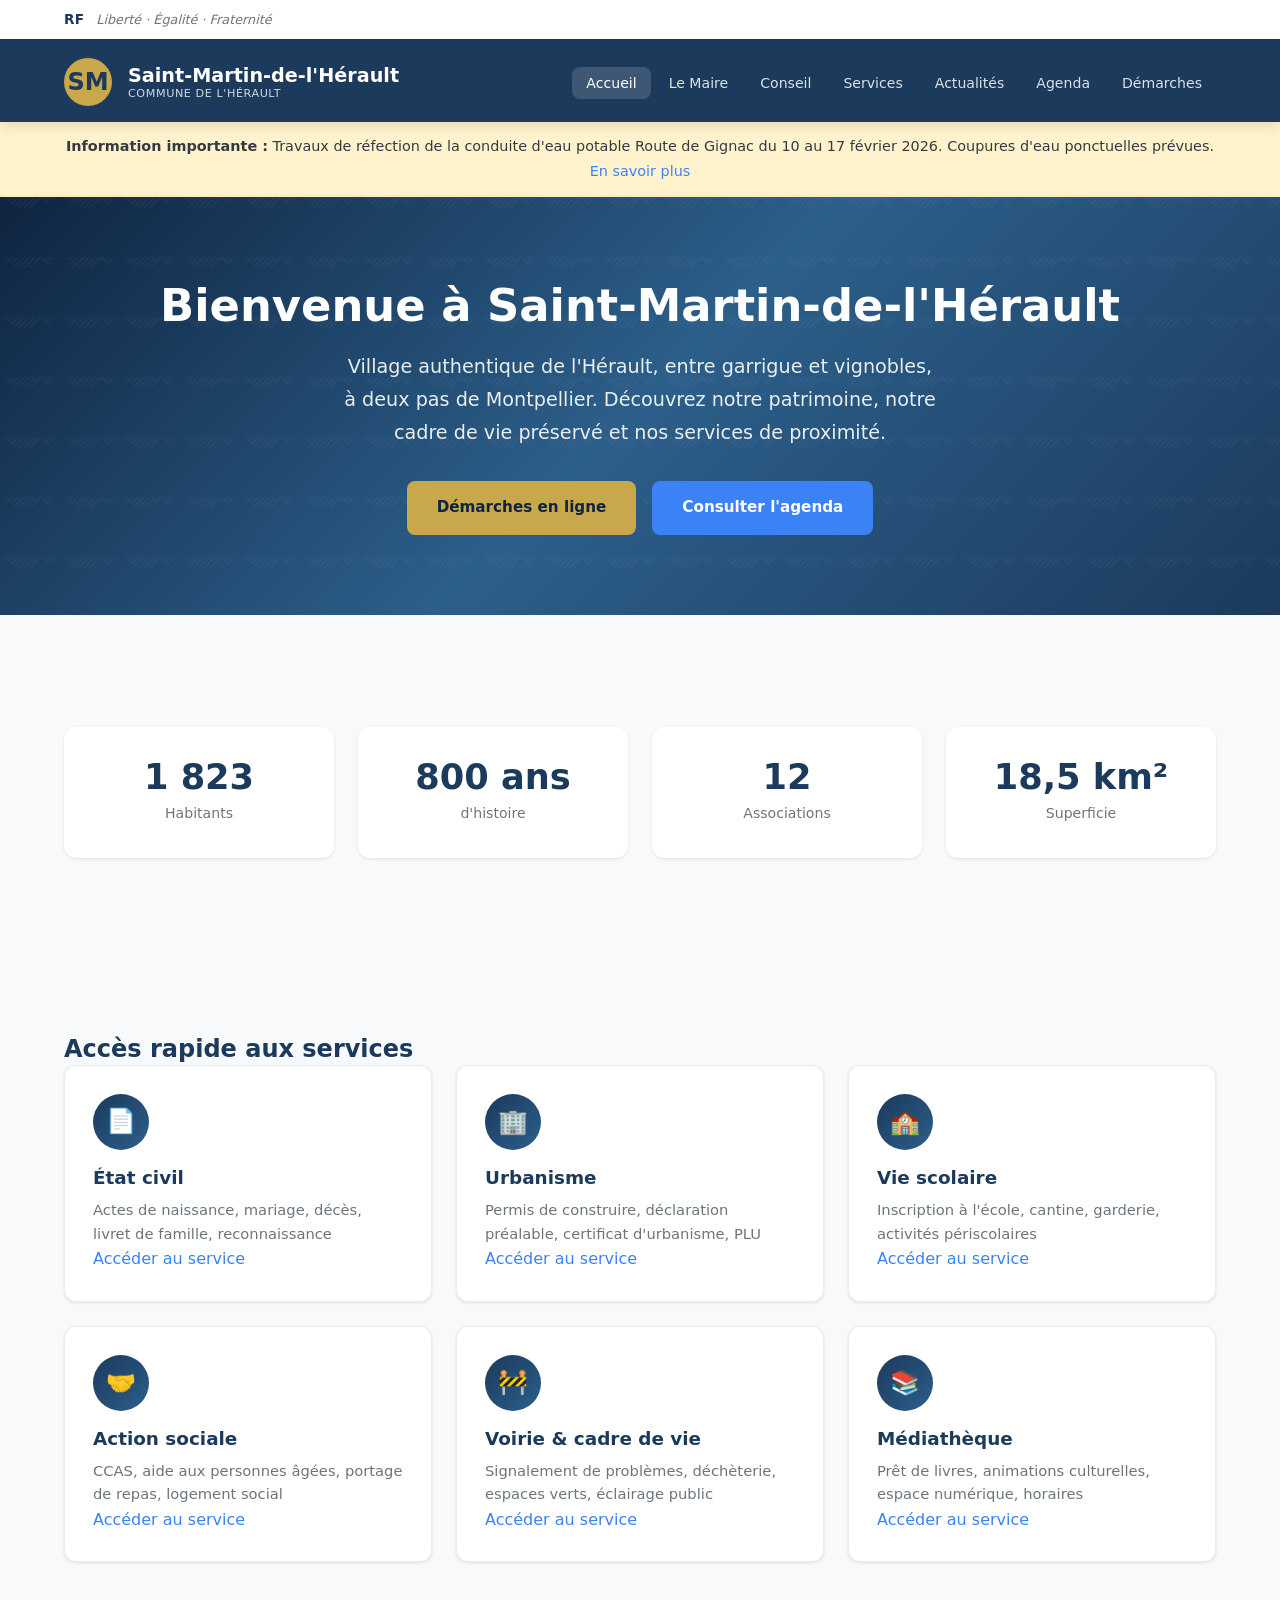
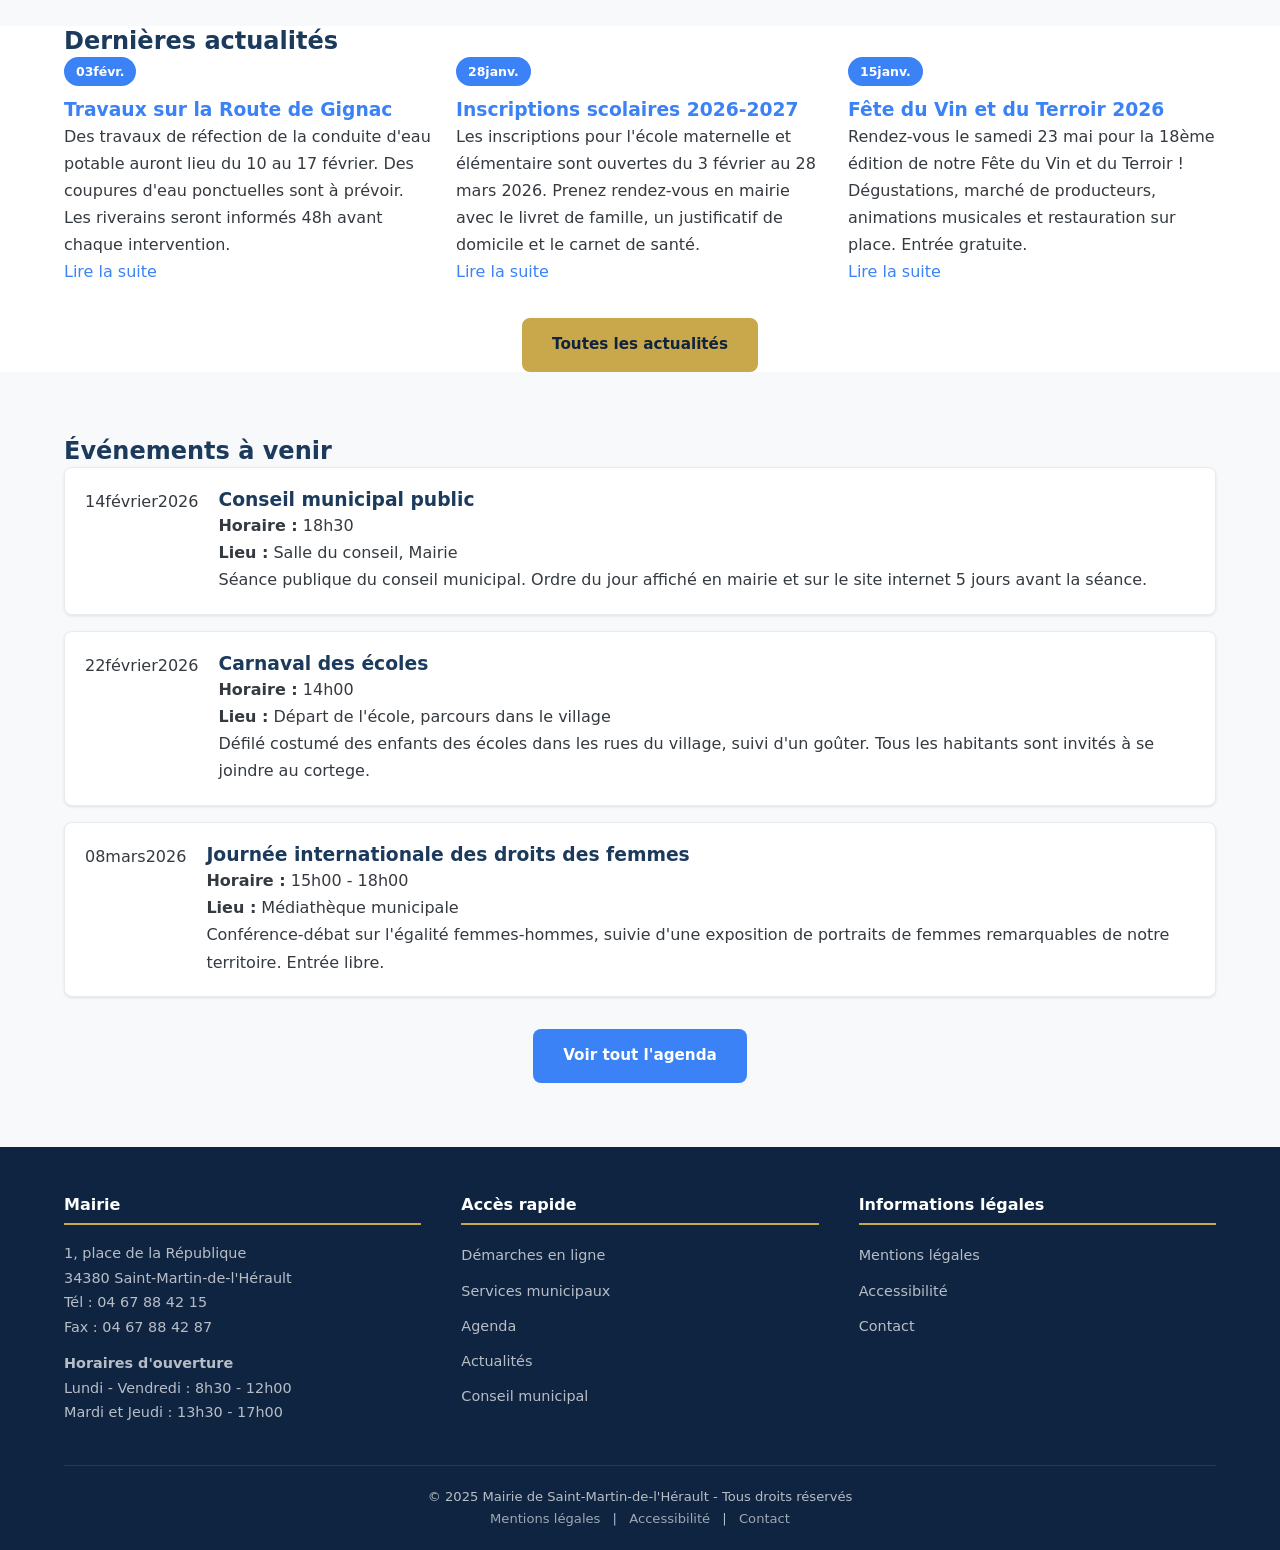
==== index.html @ 080a178a "Add index.html - Page d'accueil" ====
<!DOCTYPE html><html lang="fr"><head><meta charset="UTF-8"><meta name="viewport" content="width=device-width, initial-scale=1.0"><title>Accueil | Mairie de Saint-Martin-de-l'H&eacute;rault</title><meta name="description" content="Bienvenue sur le site officiel de la commune de Saint-Martin-de-l'H&eacute;rault, village de l'H&eacute;rault entre garrigue et vignobles, pr&egrave;s de Montpellier."><link rel="stylesheet" href="styles.css"></head><body><a href="#contenu" class="skip-link">Aller au contenu principal</a><div class="bandeau-rf"><div class="container"><span class="rf-logo">RF</span><span class="rf-devise">Libert&eacute; &middot; &Eacute;galit&eacute; &middot; Fraternit&eacute;</span></div></div><header class="site-header" role="banner"><div class="header-main"><div class="site-identity"><div class="blason">SM</div><h1>Saint-Martin-de-l'H&eacute;rault<small>Commune de l'H&eacute;rault</small></h1></div><button class="nav-toggle" aria-label="Menu" aria-expanded="false">&#9776;</button><nav class="nav-main" role="navigation" aria-label="Navigation principale"><ul><li><a href="index.html" aria-current="page">Accueil</a></li><li><a href="mot-du-maire.html">Le Maire</a></li><li><a href="conseil-municipal.html">Conseil</a></li><li><a href="services.html">Services</a></li><li><a href="actualites.html">Actualit&eacute;s</a></li><li><a href="agenda.html">Agenda</a></li><li><a href="demarches.html">D&eacute;marches</a></li></ul></nav></div></header><div class="alert-banner" role="alert"><div class="container"><strong>Information importante&nbsp;:</strong> Travaux de r&eacute;fection de la conduite d'eau potable Route de Gignac du 10 au 17 f&eacute;vrier 2026. Coupures d'eau ponctuelles pr&eacute;vues. <a href="actualites.html">En savoir plus</a></div></div><main id="contenu" role="main"><section class="hero"><div class="container"><h2>Bienvenue &agrave; Saint-Martin-de-l'H&eacute;rault</h2><p>Village authentique de l'H&eacute;rault, entre garrigue et vignobles, &agrave; deux pas de Montpellier. D&eacute;couvrez notre patrimoine, notre cadre de vie pr&eacute;serv&eacute; et nos services de proximit&eacute;.</p><div class="hero-buttons"><a href="demarches.html" class="btn btn-primary">D&eacute;marches en ligne</a><a href="agenda.html" class="btn btn-secondary">Consulter l'agenda</a></div></div></section><section class="section"><div class="container"><div class="stats-row"><div class="stat-item"><div class="stat-number">1 823</div><div class="stat-label">Habitants</div></div><div class="stat-item"><div class="stat-number">800 ans</div><div class="stat-label">d'histoire</div></div><div class="stat-item"><div class="stat-number">12</div><div class="stat-label">Associations</div></div><div class="stat-item"><div class="stat-number">18,5 km&sup2;</div><div class="stat-label">Superficie</div></div></div></div></section><section class="section"><div class="container"><h2>Acc&egrave;s rapide aux services</h2><div class="cards-grid"><div class="card"><div class="card-body"><div class="card-icon">&#128196;</div><h3>&Eacute;tat civil</h3><p>Actes de naissance, mariage, d&eacute;c&egrave;s, livret de famille, reconnaissance</p><a href="services.html#etat-civil" class="card-link">Acc&eacute;der au service</a></div></div><div class="card"><div class="card-body"><div class="card-icon">&#127970;</div><h3>Urbanisme</h3><p>Permis de construire, d&eacute;claration pr&eacute;alable, certificat d'urbanisme, PLU</p><a href="services.html#urbanisme" class="card-link">Acc&eacute;der au service</a></div></div><div class="card"><div class="card-body"><div class="card-icon">&#127979;</div><h3>Vie scolaire</h3><p>Inscription &agrave; l'&eacute;cole, cantine, garderie, activit&eacute;s p&eacute;riscolaires</p><a href="services.html#ecole" class="card-link">Acc&eacute;der au service</a></div></div><div class="card"><div class="card-body"><div class="card-icon">&#129309;</div><h3>Action sociale</h3><p>CCAS, aide aux personnes &acirc;g&eacute;es, portage de repas, logement social</p><a href="services.html#social" class="card-link">Acc&eacute;der au service</a></div></div><div class="card"><div class="card-body"><div class="card-icon">&#128679;</div><h3>Voirie &amp; cadre de vie</h3><p>Signalement de probl&egrave;mes, d&eacute;ch&egrave;terie, espaces verts, &eacute;clairage public</p><a href="services.html#voirie" class="card-link">Acc&eacute;der au service</a></div></div><div class="card"><div class="card-body"><div class="card-icon">&#128218;</div><h3>M&eacute;diath&egrave;que</h3><p>Pr&ecirc;t de livres, animations culturelles, espace num&eacute;rique, horaires</p><a href="services.html#mediatheque" class="card-link">Acc&eacute;der au service</a></div></div></div></div></section><section class="section-alt"><div class="container"><h2>Derni&egrave;res actualit&eacute;s</h2><div class="cards-grid"><article class="actu-card"><div class="actu-date"><span class="day">03</span><span class="month">f&eacute;vr.</span></div><div class="actu-content"><h3><a href="actualites.html#travaux-route-gignac">Travaux sur la Route de Gignac</a></h3><p>Des travaux de r&eacute;fection de la conduite d'eau potable auront lieu du 10 au 17 f&eacute;vrier. Des coupures d'eau ponctuelles sont &agrave; pr&eacute;voir. Les riverains seront inform&eacute;s 48h avant chaque intervention.</p><a href="actualites.html#travaux-route-gignac" class="link-arrow">Lire la suite</a></div></article><article class="actu-card"><div class="actu-date"><span class="day">28</span><span class="month">janv.</span></div><div class="actu-content"><h3><a href="actualites.html#inscriptions-scolaires">Inscriptions scolaires 2026-2027</a></h3><p>Les inscriptions pour l'&eacute;cole maternelle et &eacute;l&eacute;mentaire sont ouvertes du 3 f&eacute;vrier au 28 mars 2026. Prenez rendez-vous en mairie avec le livret de famille, un justificatif de domicile et le carnet de sant&eacute;.</p><a href="actualites.html#inscriptions-scolaires" class="link-arrow">Lire la suite</a></div></article><article class="actu-card"><div class="actu-date"><span class="day">15</span><span class="month">janv.</span></div><div class="actu-content"><h3><a href="actualites.html#fete-vin-terroir">F&ecirc;te du Vin et du Terroir 2026</a></h3><p>Rendez-vous le samedi 23 mai pour la 18&egrave;me &eacute;dition de notre F&ecirc;te du Vin et du Terroir&nbsp;! D&eacute;gustations, march&eacute; de producteurs, animations musicales et restauration sur place. Entr&eacute;e gratuite.</p><a href="actualites.html#fete-vin-terroir" class="link-arrow">Lire la suite</a></div></article></div><div style="text-align:center;margin-top:2rem;"><a href="actualites.html" class="btn btn-primary">Toutes les actualit&eacute;s</a></div></div></section><section class="section"><div class="container"><h2>&Eacute;v&eacute;nements &agrave; venir</h2><div class="agenda-list"><article class="agenda-item"><div class="agenda-date"><span class="day">14</span><span class="month">f&eacute;vrier</span><span class="year">2026</span></div><div class="agenda-content"><h3>Conseil municipal public</h3><p><strong>Horaire&nbsp;:</strong> 18h30<br><strong>Lieu&nbsp;:</strong> Salle du conseil, Mairie<br>S&eacute;ance publique du conseil municipal. Ordre du jour affich&eacute; en mairie et sur le site internet 5 jours avant la s&eacute;ance.</p></div></article><article class="agenda-item"><div class="agenda-date"><span class="day">22</span><span class="month">f&eacute;vrier</span><span class="year">2026</span></div><div class="agenda-content"><h3>Carnaval des &eacute;coles</h3><p><strong>Horaire&nbsp;:</strong> 14h00<br><strong>Lieu&nbsp;:</strong> D&eacute;part de l'&eacute;cole, parcours dans le village<br>D&eacute;fil&eacute; costum&eacute; des enfants des &eacute;coles dans les rues du village, suivi d'un go&ucirc;ter. Tous les habitants sont invit&eacute;s &agrave; se joindre au cortege.</p></div></article><article class="agenda-item"><div class="agenda-date"><span class="day">08</span><span class="month">mars</span><span class="year">2026</span></div><div class="agenda-content"><h3>Journ&eacute;e internationale des droits des femmes</h3><p><strong>Horaire&nbsp;:</strong> 15h00 - 18h00<br><strong>Lieu&nbsp;:</strong> M&eacute;diath&egrave;que municipale<br>Conf&eacute;rence-d&eacute;bat sur l'&eacute;galit&eacute; femmes-hommes, suivie d'une exposition de portraits de femmes remarquables de notre territoire. Entr&eacute;e libre.</p></div></article></div><div style="text-align:center;margin-top:2rem;"><a href="agenda.html" class="btn btn-secondary">Voir tout l'agenda</a></div></div></section></main><footer class="site-footer" role="contentinfo"><div class="container"><div class="footer-grid"><div class="footer-col"><h4>Mairie</h4><p>1, place de la R&eacute;publique<br>34380 Saint-Martin-de-l'H&eacute;rault<br>T&eacute;l&nbsp;: 04 67 88 42 15<br>Fax&nbsp;: 04 67 88 42 87</p><p style="margin-top:12px;"><strong>Horaires d'ouverture</strong><br>Lundi - Vendredi&nbsp;: 8h30 - 12h00<br>Mardi et Jeudi&nbsp;: 13h30 - 17h00</p></div><div class="footer-col"><h4>Acc&egrave;s rapide</h4><ul><li><a href="demarches.html">D&eacute;marches en ligne</a></li><li><a href="services.html">Services municipaux</a></li><li><a href="agenda.html">Agenda</a></li><li><a href="actualites.html">Actualit&eacute;s</a></li><li><a href="conseil-municipal.html">Conseil municipal</a></li></ul></div><div class="footer-col"><h4>Informations l&eacute;gales</h4><ul><li><a href="mentions-legales.html">Mentions l&eacute;gales</a></li><li><a href="accessibilite.html">Accessibilit&eacute;</a></li><li><a href="demarches.html#contact">Contact</a></li></ul></div></div><div class="footer-bottom"><p>&copy; 2025 Mairie de Saint-Martin-de-l'H&eacute;rault - Tous droits r&eacute;serv&eacute;s</p><p><a href="mentions-legales.html">Mentions l&eacute;gales</a> | <a href="accessibilite.html">Accessibilit&eacute;</a> | <a href="demarches.html#contact">Contact</a></p></div></div></footer><script src="main.js"></script></body></html>
---- styles.css ----
/* ============================================
   MAIRIE DE SAINT-MARTIN-DE-L'HÃRAULT
   Site web institutionnel - Feuille de styles
   ============================================ */

/* === VARIABLES & RESET === */
:root {
  --bleu-primary: #1B3A5C;
  --bleu-dark: #0F2440;
  --bleu-light: #2C5F8A;
  --bleu-accent: #3B82F6;
  --gris-100: #F8F9FA;
  --gris-200: #E9ECEF;
  --gris-300: #DEE2E6;
  --gris-400: #CED4DA;
  --gris-500: #ADB5BD;
  --gris-600: #6C757D;
  --gris-700: #495057;
  --gris-800: #343A40;
  --blanc: #FFFFFF;
  --rouge-alerte: #DC3545;
  --vert-succes: #198754;
  --or-accent: #C9A84C;
  --font-body: 'Marianne', 'Segoe UI', system-ui, -apple-system, sans-serif;
  --font-heading: 'Marianne', 'Segoe UI', system-ui, -apple-system, sans-serif;
  --max-width: 1200px;
  --header-height: 80px;
  --transition: 0.3s ease;
  --shadow-sm: 0 1px 3px rgba(0,0,0,0.1);
  --shadow-md: 0 4px 12px rgba(0,0,0,0.1);
  --shadow-lg: 0 8px 30px rgba(0,0,0,0.12);
  --radius: 8px;
  --radius-lg: 12px;
}

*, *::before, *::after {
  margin: 0; padding: 0; box-sizing: border-box;
}

html {
  scroll-behavior: smooth;
  font-size: 16px;
}

body {
  font-family: var(--font-body);
  color: var(--gris-800);
  background: var(--gris-100);
  line-height: 1.7;
  min-height: 100vh;
  display: flex;
  flex-direction: column;
}

main { flex: 1; }

a { color: var(--bleu-accent); text-decoration: none; transition: color var(--transition); }
a:hover, a:focus { color: var(--bleu-primary); text-decoration: underline; }

img { max-width: 100%; height: auto; display: block; }

h1, h2, h3, h4 { font-family: var(--font-heading); color: var(--bleu-primary); line-height: 1.3; }

/* === SKIP LINK (ACCESSIBILITÃ) === */
.skip-link {
  position: absolute; top: -100%; left: 50%; transform: translateX(-50%);
  background: var(--bleu-primary); color: var(--blanc); padding: 12px 24px;
  border-radius: 0 0 var(--radius) var(--radius); z-index: 10000;
  font-weight: 700;
}
.skip-link:focus { top: 0; text-decoration: none; color: var(--blanc); }

/* === BANDEAU RÃPUBLIQUE === */
.bandeau-rf {
  background: var(--blanc);
  border-bottom: 3px solid var(--bleu-primary);
  padding: 8px 0;
}
.bandeau-rf .container {
  display: flex; align-items: center; gap: 12px; font-size: 0.8rem; color: var(--gris-600);
}
.bandeau-rf .rf-logo {
  font-weight: 800; color: var(--bleu-primary); font-size: 0.85rem; letter-spacing: 0.02em;
}
.bandeau-rf .rf-devise { font-style: italic; }

/* === HEADER === */
.site-header {
  background: var(--bleu-primary);
  color: var(--blanc);
  position: sticky; top: 0; z-index: 1000;
  box-shadow: var(--shadow-md);
}
.header-main {
  display: flex; align-items: center; justify-content: space-between;
  padding: 0 24px; height: var(--header-height);
  max-width: var(--max-width); margin: 0 auto;
}
.site-identity { display: flex; align-items: center; gap: 16px; }
.site-identity .blason {
  width: 48px; height: 48px; background: var(--or-accent); border-radius: 50%;
  display: flex; align-items: center; justify-content: center;
  font-size: 1.5rem; font-weight: 800; color: var(--bleu-primary); flex-shrink: 0;
}
.site-identity h1 { font-size: 1.2rem; font-weight: 700; color: var(--blanc); line-height: 1.2; }
.site-identity h1 small { display: block; font-size: 0.7rem; font-weight: 400; opacity: 0.8; letter-spacing: 0.05em; text-transform: uppercase; }

/* === NAVIGATION === */
.nav-main ul {
  display: flex; list-style: none; gap: 4px;
}
.nav-main a {
  color: rgba(255,255,255,0.85); padding: 8px 14px; border-radius: var(--radius);
  font-size: 0.88rem; font-weight: 500; transition: all var(--transition);
  text-decoration: none; white-space: nowrap;
}
.nav-main a:hover, .nav-main a:focus, .nav-main a.active {
  background: rgba(255,255,255,0.15); color: var(--blanc); text-decoration: none;
}
.nav-toggle {
  display: none; background: none; border: 2px solid rgba(255,255,255,0.5);
  color: var(--blanc); padding: 8px 12px; border-radius: var(--radius);
  cursor: pointer; font-size: 1.2rem;
}

/* === CONTAINERS === */
.container { max-width: var(--max-width); margin: 0 auto; padding: 0 24px; }

/* === HERO === */
.hero {
  background: linear-gradient(135deg, var(--bleu-dark) 0%, var(--bleu-light) 50%, var(--bleu-primary) 100%);
  color: var(--blanc); padding: 80px 0; text-align: center;
  position: relative; overflow: hidden;
}
.hero::before {
  content: ''; position: absolute; inset: 0;
  background: url("data:image/svg+xml,%3Csvg width='60' height='60' xmlns='http://www.w3.org/2000/svg'%3E%3Cpath d='M54.627 0l.83.828-1.415 1.415L51.8 0h2.827zM5.373 0l-.83.828L5.96 2.243 8.2 0H5.374zM48.97 0l3.657 3.657-1.414 1.414L46.143 0h2.828zM11.03 0L7.372 3.657 8.787 5.07 13.857 0H11.03zm32.284 0L49.8 6.485 48.384 7.9l-7.9-7.9h2.83zM16.686 0L10.2 6.485 11.616 7.9l7.9-7.9h-2.83zM22.344 0L13.858 8.485 15.272 9.9l9.9-9.9h-2.828zM27.998 0l-9.9 9.9 1.415 1.414L30.427 0h-2.43zM33.656 0l-9.9 9.9 1.415 1.413L36.485 0h-2.828zM39.313 0l-9.9 9.9 1.415 1.414L42.14 0h-2.828z' fill='%23ffffff' fill-opacity='0.03'/%3E%3C/svg%3E");
}
.hero h2 {
  font-size: 2.8rem; font-weight: 800; color: var(--blanc); margin-bottom: 16px;
  position: relative;
}
.hero p {
  font-size: 1.2rem; opacity: 0.9; max-width: 600px; margin: 0 auto 32px;
  position: relative;
}
.hero-buttons { display: flex; gap: 16px; justify-content: center; flex-wrap: wrap; position: relative; }

/* === BOUTONS === */
.btn {
  display: inline-flex; align-items: center; gap: 8px;
  padding: 12px 28px; border-radius: var(--radius); font-weight: 600;
  font-size: 0.95rem; cursor: pointer; transition: all var(--transition);
  border: 2px solid transparent; text-decoration: none;
}
.btn:hover { text-decoration: none; transform: translateY(-2px); box-shadow: var(--shadow-md); }
.btn-primary { background: var(--or-accent); color: var(--bleu-dark); border-color: var(--or-accent); }
.btn-primary:hover { background: #D4B45A; color: var(--bleu-dark); }
.btn-outline { background: transparent; color: var(--blanc); border-color: rgba(255,255,255,0.5); }
.btn-outline:hover { background: rgba(255,255,255,0.1); color: var(--blanc); border-color: var(--blanc); }
.btn-secondary { background: var(--bleu-accent); color: var(--blanc); }
.btn-secondary:hover { background: var(--bleu-light); color: var(--blanc); }

/* === SECTIONS === */
.section { padding: 64px 0; }
.section-alt { background: var(--blanc); }
.section-title {
  font-size: 1.8rem; text-align: center; margin-bottom: 12px; position: relative;
}
.section-subtitle {
  text-align: center; color: var(--gris-600); margin-bottom: 48px; font-size: 1.05rem;
}

/* === CARTES === */
.cards-grid {
  display: grid; grid-template-columns: repeat(auto-fill, minmax(280px, 1fr)); gap: 24px;
}
.card {
  background: var(--blanc); border-radius: var(--radius-lg); overflow: hidden;
  box-shadow: var(--shadow-sm); transition: all var(--transition); border: 1px solid var(--gris-200);
}
.card:hover { box-shadow: var(--shadow-lg); transform: translateY(-4px); }
.card-icon {
  width: 56px; height: 56px; border-radius: 50%;
  background: linear-gradient(135deg, var(--bleu-primary), var(--bleu-light));
  color: var(--blanc); display: flex; align-items: center; justify-content: center;
  font-size: 1.5rem; margin-bottom: 16px;
}
.card-body { padding: 28px; }
.card-body h3 { font-size: 1.15rem; margin-bottom: 8px; }
.card-body p { color: var(--gris-600); font-size: 0.92rem; line-height: 1.6; }

/* === PAGE INTÃRIEURE === */
.page-banner {
  background: linear-gradient(135deg, var(--bleu-dark), var(--bleu-light));
  color: var(--blanc); padding: 48px 0; text-align: center;
}
.page-banner h2 { font-size: 2.2rem; color: var(--blanc); margin-bottom: 8px; }
.page-banner .breadcrumb {
  display: flex; gap: 8px; justify-content: center; font-size: 0.9rem; opacity: 0.8;
}
.page-banner .breadcrumb a { color: rgba(255,255,255,0.8); }
.page-banner .breadcrumb a:hover { color: var(--blanc); }

.page-content { padding: 48px 0; }
.page-content .container { max-width: 900px; }

.content-block {
  background: var(--blanc); border-radius: var(--radius-lg); padding: 40px;
  box-shadow: var(--shadow-sm); margin-bottom: 32px; border: 1px solid var(--gris-200);
}
.content-block h3 { font-size: 1.3rem; margin-bottom: 16px; padding-bottom: 12px; border-bottom: 2px solid var(--gris-200); }
.content-block p { margin-bottom: 16px; }
.content-block ul, .content-block ol { margin: 16px 0; padding-left: 24px; }
.content-block li { margin-bottom: 8px; }

/* === MOT DU MAIRE === */
.maire-section { display: flex; gap: 40px; align-items: flex-start; }
.maire-photo {
  width: 200px; height: 260px; flex-shrink: 0; border-radius: var(--radius-lg);
  background: linear-gradient(135deg, var(--gris-300), var(--gris-400));
  display: flex; align-items: center; justify-content: center;
  font-size: 4rem; color: var(--gris-500);
}
.maire-text { flex: 1; }
.maire-text .signature { margin-top: 24px; font-style: italic; color: var(--bleu-primary); font-weight: 600; }

/* === CONSEIL MUNICIPAL === */
.elus-grid { display: grid; grid-template-columns: repeat(auto-fill, minmax(220px, 1fr)); gap: 20px; }
.elu-card {
  text-align: center; padding: 24px 16px; background: var(--gris-100);
  border-radius: var(--radius-lg); transition: all var(--transition);
}
.elu-card:hover { background: var(--blanc); box-shadow: var(--shadow-md); }
.elu-avatar {
  width: 80px; height: 80px; border-radius: 50%; margin: 0 auto 12px;
  background: linear-gradient(135deg, var(--bleu-primary), var(--bleu-light));
  color: var(--blanc); display: flex; align-items: center; justify-content: center;
  font-size: 1.8rem; font-weight: 700;
}
.elu-card h4 { font-size: 0.95rem; margin-bottom: 4px; }
.elu-card .elu-role { font-size: 0.82rem; color: var(--gris-600); }
.elu-maire { border: 2px solid var(--or-accent); }
.elu-maire .elu-avatar { background: linear-gradient(135deg, var(--or-accent), #D4B45A); color: var(--bleu-dark); }

/* === SERVICES === */
.service-item {
  display: flex; gap: 24px; padding: 24px; background: var(--gris-100);
  border-radius: var(--radius); margin-bottom: 16px; align-items: flex-start;
  border-left: 4px solid var(--bleu-accent);
}
.service-item .service-icon {
  width: 48px; height: 48px; border-radius: 50%; flex-shrink: 0;
  background: var(--bleu-primary); color: var(--blanc);
  display: flex; align-items: center; justify-content: center; font-size: 1.2rem;
}
.service-item h4 { margin-bottom: 6px; font-size: 1.05rem; }
.service-item p { font-size: 0.9rem; color: var(--gris-600); margin-bottom: 4px; }
.service-hours { font-size: 0.85rem; color: var(--bleu-light); font-weight: 600; }

/* === ACTUALITÃS === */
.actu-card .actu-img {
  height: 180px; background: linear-gradient(135deg, var(--bleu-light), var(--bleu-primary));
  display: flex; align-items: center; justify-content: center;
  color: rgba(255,255,255,0.3); font-size: 3rem;
}
.actu-card .actu-date {
  display: inline-block; background: var(--bleu-accent); color: var(--blanc);
  padding: 4px 12px; border-radius: 20px; font-size: 0.78rem; font-weight: 600;
  margin-bottom: 12px;
}
.actu-card .card-body h3 a { color: var(--bleu-primary); }
.actu-card .card-body h3 a:hover { color: var(--bleu-accent); }

/* === AGENDA === */
.agenda-item {
  display: flex; gap: 20px; padding: 20px; background: var(--blanc);
  border-radius: var(--radius); margin-bottom: 16px; box-shadow: var(--shadow-sm);
  border: 1px solid var(--gris-200); align-items: flex-start;
  transition: all var(--transition);
}
.agenda-item:hover { box-shadow: var(--shadow-md); }
.agenda-date-box {
  width: 70px; text-align: center; flex-shrink: 0;
  background: var(--bleu-primary); color: var(--blanc); border-radius: var(--radius);
  padding: 12px 8px;
}
.agenda-date-box .day { font-size: 1.6rem; font-weight: 800; display: block; line-height: 1; }
.agenda-date-box .month { font-size: 0.75rem; text-transform: uppercase; letter-spacing: 0.05em; }
.agenda-info h4 { font-size: 1.05rem; margin-bottom: 4px; }
.agenda-info p { font-size: 0.88rem; color: var(--gris-600); }
.agenda-info .agenda-time {
  font-size: 0.82rem; color: var(--bleu-accent); font-weight: 600; margin-top: 4px;
}

/* === FORMULAIRE === */
.form-group { margin-bottom: 20px; }
.form-group label {
  display: block; margin-bottom: 6px; font-weight: 600; font-size: 0.92rem;
  color: var(--gris-700);
}
.form-group .required { color: var(--rouge-alerte); }
.form-control {
  width: 100%; padding: 12px 16px; border: 2px solid var(--gris-300);
  border-radius: var(--radius); font-size: 0.95rem; font-family: inherit;
  transition: border-color var(--transition); background: var(--blanc);
}
.form-control:focus {
  outline: none; border-color: var(--bleu-accent);
  box-shadow: 0 0 0 3px rgba(59,130,246,0.1);
}
textarea.form-control { min-height: 150px; resize: vertical; }
.form-row { display: grid; grid-template-columns: 1fr 1fr; gap: 20px; }

/* === INFOS PRATIQUES (SIDEBAR) === */
.page-with-sidebar { display: grid; grid-template-columns: 1fr 320px; gap: 40px; max-width: var(--max-width); }
.sidebar .sidebar-block {
  background: var(--blanc); border-radius: var(--radius-lg); padding: 24px;
  box-shadow: var(--shadow-sm); margin-bottom: 24px; border: 1px solid var(--gris-200);
}
.sidebar .sidebar-block h3 {
  font-size: 1rem; margin-bottom: 16px; padding-bottom: 10px;
  border-bottom: 2px solid var(--bleu-accent);
}
.sidebar .info-line { display: flex; gap: 10px; margin-bottom: 10px; font-size: 0.88rem; }
.sidebar .info-line .icon { color: var(--bleu-accent); width: 20px; text-align: center; flex-shrink: 0; }

/* === ALERTES / BANNIÃRE INFO === */
.alert-banner {
  background: #FFF3CD; border-bottom: 2px solid #FFECB5; padding: 12px 0;
  font-size: 0.9rem; text-align: center;
}
.alert-banner strong { color: var(--gris-800); }

/* === CHIFFRES CLÃS === */
.stats-row {
  display: grid; grid-template-columns: repeat(4, 1fr); gap: 24px; margin: 48px 0;
}
.stat-item {
  text-align: center; padding: 32px 16px; background: var(--blanc);
  border-radius: var(--radius-lg); box-shadow: var(--shadow-sm);
}
.stat-number {
  font-size: 2.2rem; font-weight: 800; color: var(--bleu-primary); line-height: 1;
}
.stat-label {
  margin-top: 8px; font-size: 0.88rem; color: var(--gris-600); font-weight: 500;
}

/* === FOOTER === */
.site-footer {
  background: var(--bleu-dark); color: rgba(255,255,255,0.7); padding: 48px 0 0;
  margin-top: auto;
}
.footer-grid {
  display: grid; grid-template-columns: repeat(auto-fit, minmax(220px, 1fr)); gap: 40px;
  margin-bottom: 40px;
}
.footer-col h4 {
  color: var(--blanc); font-size: 1rem; margin-bottom: 16px;
  padding-bottom: 8px; border-bottom: 2px solid var(--or-accent);
}
.footer-col ul { list-style: none; }
.footer-col li { margin-bottom: 8px; }
.footer-col a { color: rgba(255,255,255,0.7); font-size: 0.9rem; }
.footer-col a:hover { color: var(--blanc); text-decoration: none; }
.footer-col p { font-size: 0.9rem; line-height: 1.7; }
.footer-bottom {
  border-top: 1px solid rgba(255,255,255,0.1); padding: 20px 0;
  text-align: center; font-size: 0.82rem;
}
.footer-bottom a { color: rgba(255,255,255,0.6); margin: 0 8px; }
.footer-bottom a:hover { color: var(--blanc); }

/* === RESPONSIVE === */
@media (max-width: 992px) {
  .page-with-sidebar { grid-template-columns: 1fr; }
  .stats-row { grid-template-columns: repeat(2, 1fr); }
  .nav-main ul { gap: 2px; }
  .nav-main a { padding: 6px 10px; font-size: 0.82rem; }
}

@media (max-width: 768px) {
  .nav-toggle { display: block; }
  .nav-main {
    display: none; position: absolute; top: var(--header-height); left: 0; right: 0;
    background: var(--bleu-dark); padding: 16px; box-shadow: var(--shadow-lg);
  }
  .nav-main.open { display: block; }
  .nav-main ul { flex-direction: column; }
  .nav-main a { display: block; padding: 12px 16px; border-radius: 0; }
  .hero { padding: 48px 0; }
  .hero h2 { font-size: 1.8rem; }
  .hero p { font-size: 1rem; }
  .maire-section { flex-direction: column; align-items: center; text-align: center; }
  .maire-photo { width: 160px; height: 210px; }
  .content-block { padding: 24px; }
  .form-row { grid-template-columns: 1fr; }
  .elus-grid { grid-template-columns: repeat(2, 1fr); }
  .header-main { padding: 0 16px; }
  .container { padding: 0 16px; }
}

@media (max-width: 480px) {
  .stats-row { grid-template-columns: 1fr 1fr; gap: 12px; }
  .stat-item { padding: 20px 12px; }
  .stat-number { font-size: 1.6rem; }
  .elus-grid { grid-template-columns: 1fr; }
  .hero-buttons { flex-direction: column; align-items: center; }
  .footer-grid { grid-template-columns: 1fr; }
}

/* === ANIMATIONS === */
@keyframes fadeInUp {
  from { opacity: 0; transform: translateY(24px); }
  to { opacity: 1; transform: translateY(0); }
}
.animate-in { animation: fadeInUp 0.6s ease forwards; }

/* === TABLEAU === */
.table-responsive { overflow-x: auto; }
table {
  width: 100%; border-collapse: collapse; margin: 16px 0;
}
th, td {
  padding: 12px 16px; text-align: left; border-bottom: 1px solid var(--gris-200);
}
th {
  background: var(--bleu-primary); color: var(--blanc); font-weight: 600;
  font-size: 0.88rem; text-transform: uppercase; letter-spacing: 0.03em;
}
tr:hover { background: var(--gris-100); }

/* === PRINT === */
@media print {
  .site-header, .site-footer, .nav-main, .nav-toggle, .hero-buttons, .skip-link { display: none; }
  body { color: #000; background: #fff; }
  .content-block { box-shadow: none; border: 1px solid #ccc; }
}
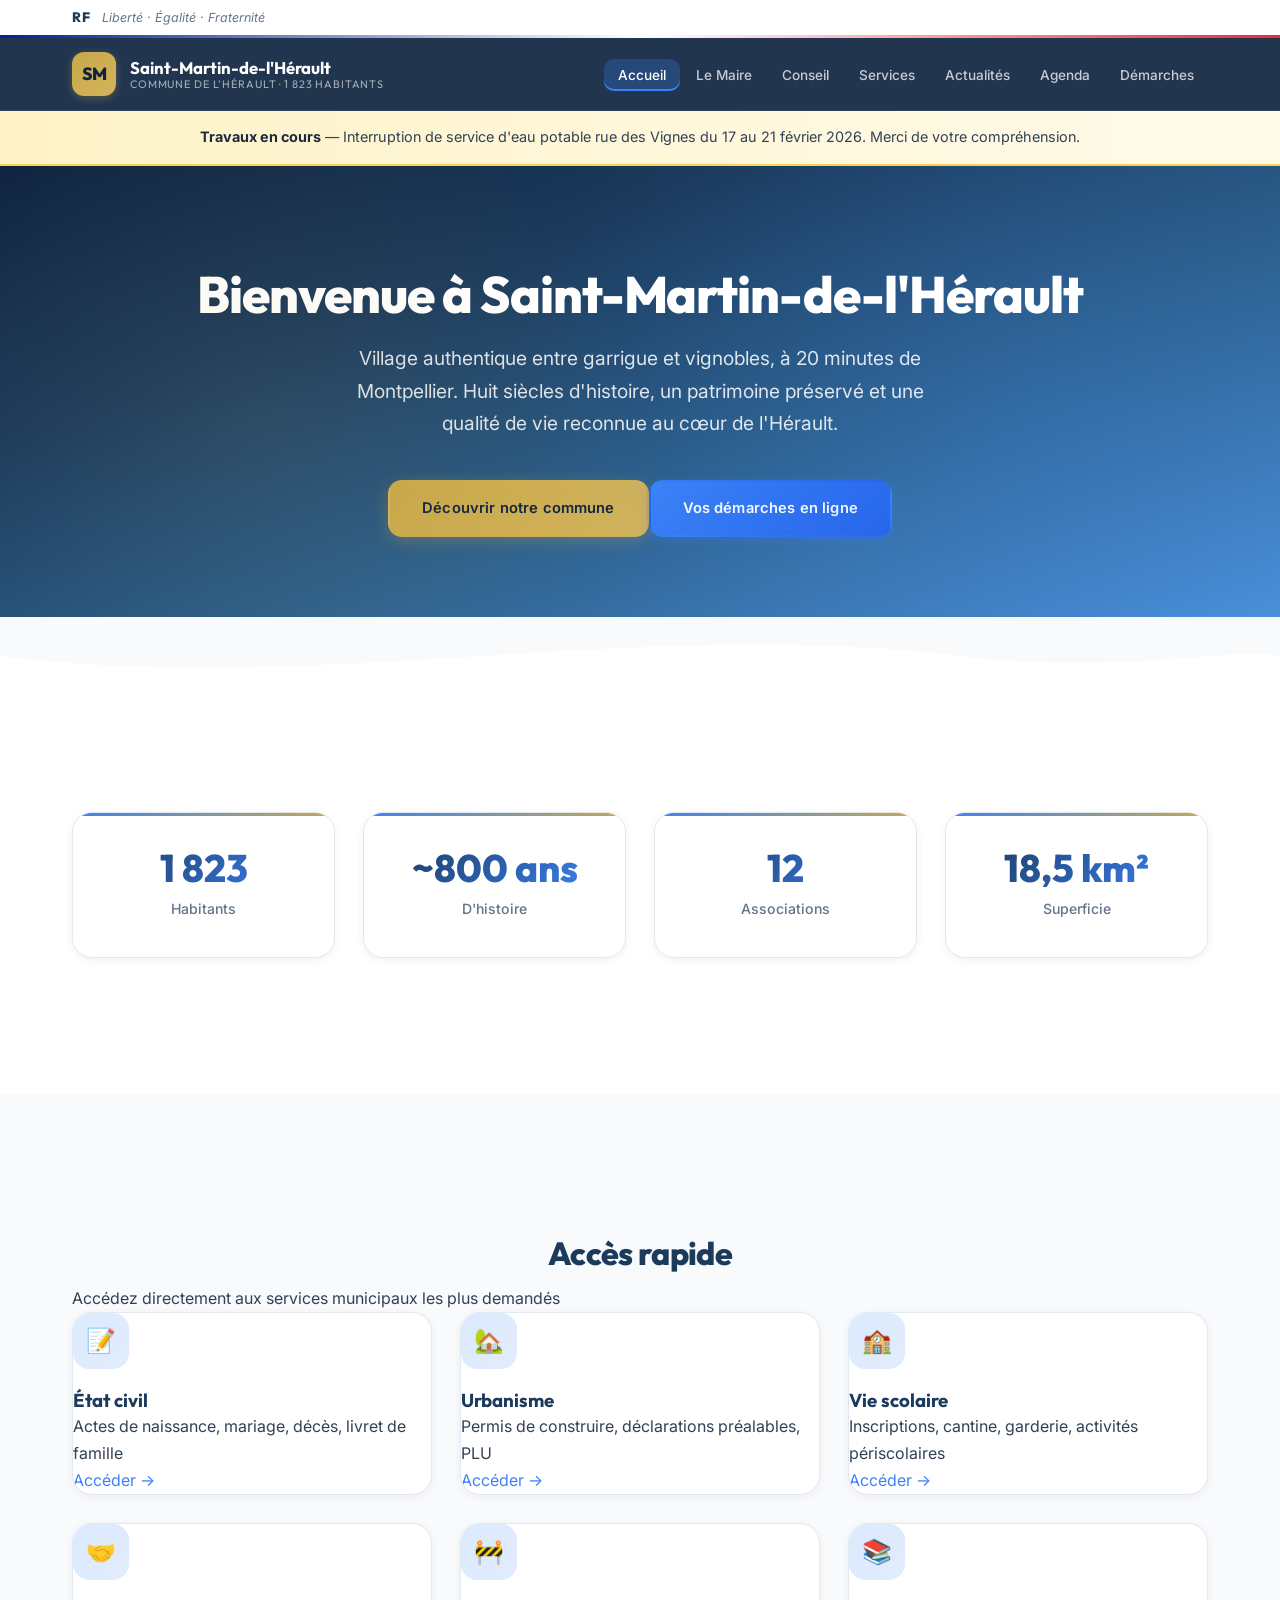
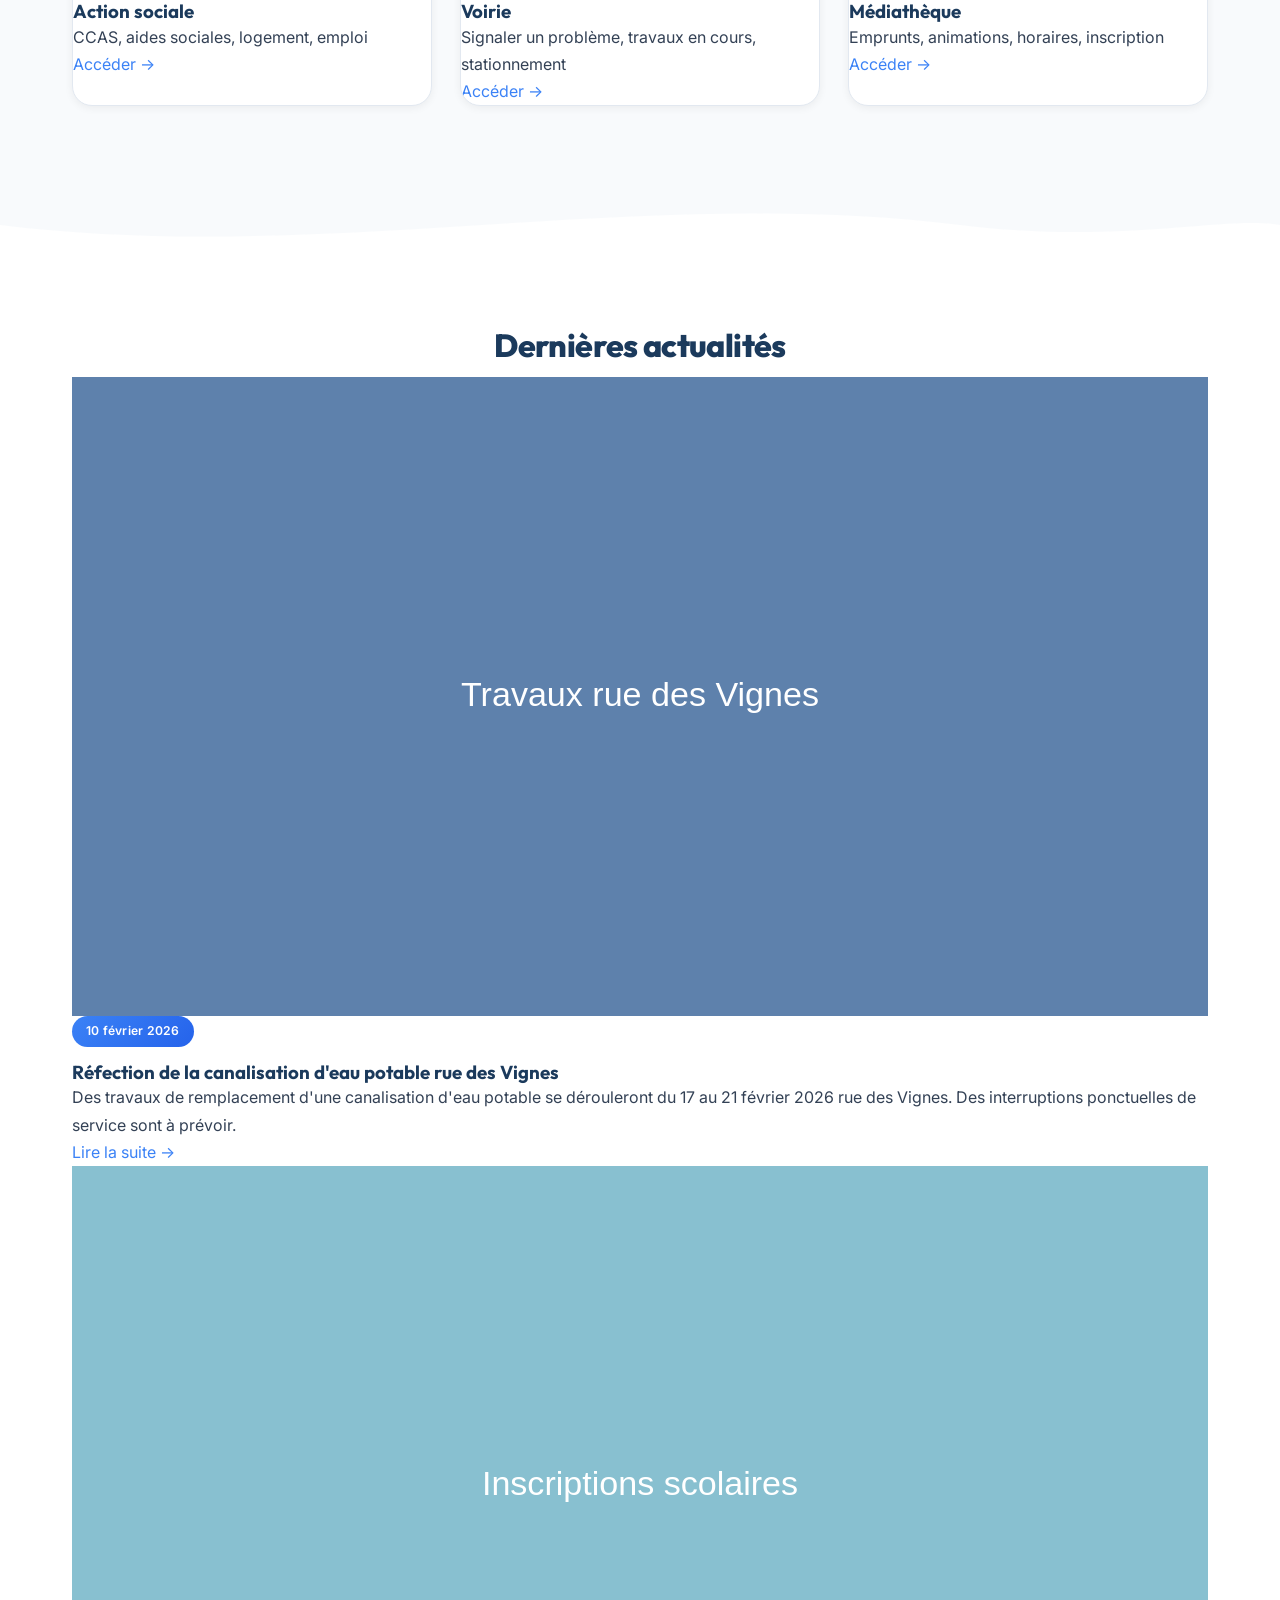
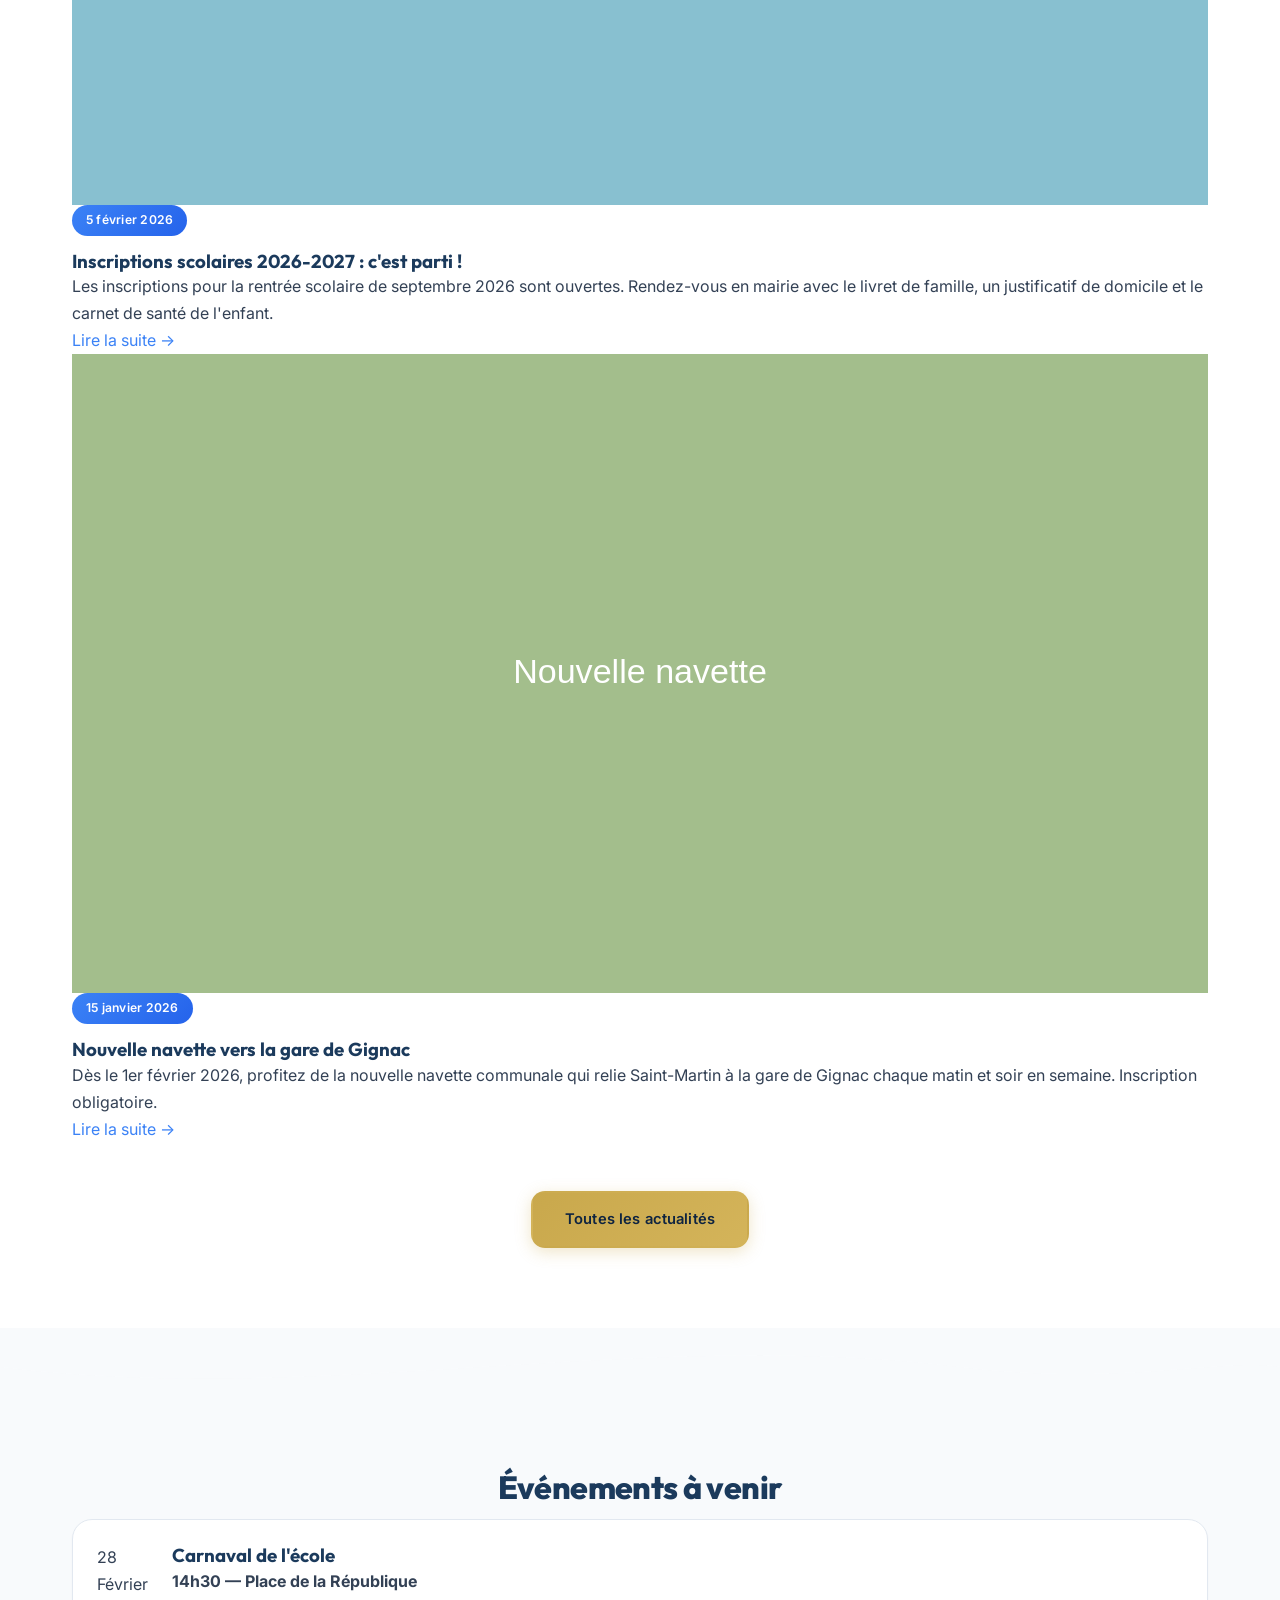
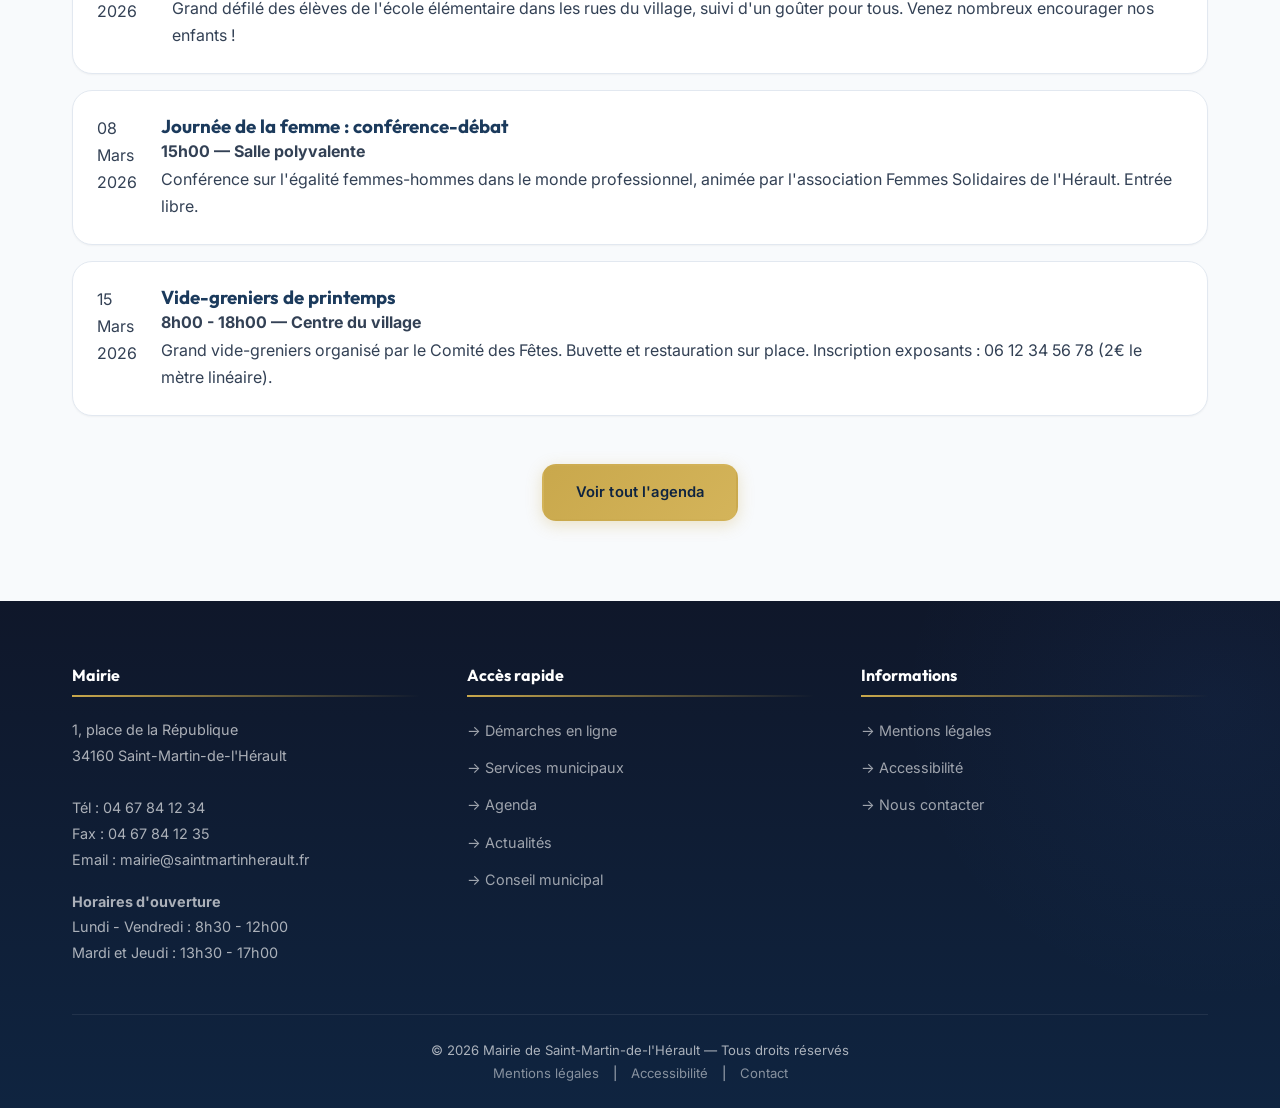
==== commit f123e955: "Redesign + fix dates: index.html - modern design, all dates 2026" ====
--- a/index.html
+++ b/index.html
@@ -1 +1 @@
-<!DOCTYPE html><html lang="fr"><head><meta charset="UTF-8"><meta name="viewport" content="width=device-width, initial-scale=1.0"><title>Accueil | Mairie de Saint-Martin-de-l'H&eacute;rault</title><meta name="description" content="Bienvenue sur le site officiel de la commune de Saint-Martin-de-l'H&eacute;rault, village de l'H&eacute;rault entre garrigue et vignobles, pr&egrave;s de Montpellier."><link rel="stylesheet" href="styles.css"></head><body><a href="#contenu" class="skip-link">Aller au contenu principal</a><div class="bandeau-rf"><div class="container"><span class="rf-logo">RF</span><span class="rf-devise">Libert&eacute; &middot; &Eacute;galit&eacute; &middot; Fraternit&eacute;</span></div></div><header class="site-header" role="banner"><div class="header-main"><div class="site-identity"><div class="blason">SM</div><h1>Saint-Martin-de-l'H&eacute;rault<small>Commune de l'H&eacute;rault</small></h1></div><button class="nav-toggle" aria-label="Menu" aria-expanded="false">&#9776;</button><nav class="nav-main" role="navigation" aria-label="Navigation principale"><ul><li><a href="index.html" aria-current="page">Accueil</a></li><li><a href="mot-du-maire.html">Le Maire</a></li><li><a href="conseil-municipal.html">Conseil</a></li><li><a href="services.html">Services</a></li><li><a href="actualites.html">Actualit&eacute;s</a></li><li><a href="agenda.html">Agenda</a></li><li><a href="demarches.html">D&eacute;marches</a></li></ul></nav></div></header><div class="alert-banner" role="alert"><div class="container"><strong>Information importante&nbsp;:</strong> Travaux de r&eacute;fection de la conduite d'eau potable Route de Gignac du 10 au 17 f&eacute;vrier 2026. Coupures d'eau ponctuelles pr&eacute;vues. <a href="actualites.html">En savoir plus</a></div></div><main id="contenu" role="main"><section class="hero"><div class="container"><h2>Bienvenue &agrave; Saint-Martin-de-l'H&eacute;rault</h2><p>Village authentique de l'H&eacute;rault, entre garrigue et vignobles, &agrave; deux pas de Montpellier. D&eacute;couvrez notre patrimoine, notre cadre de vie pr&eacute;serv&eacute; et nos services de proximit&eacute;.</p><div class="hero-buttons"><a href="demarches.html" class="btn btn-primary">D&eacute;marches en ligne</a><a href="agenda.html" class="btn btn-secondary">Consulter l'agenda</a></div></div></section><section class="section"><div class="container"><div class="stats-row"><div class="stat-item"><div class="stat-number">1 823</div><div class="stat-label">Habitants</div></div><div class="stat-item"><div class="stat-number">800 ans</div><div class="stat-label">d'histoire</div></div><div class="stat-item"><div class="stat-number">12</div><div class="stat-label">Associations</div></div><div class="stat-item"><div class="stat-number">18,5 km&sup2;</div><div class="stat-label">Superficie</div></div></div></div></section><section class="section"><div class="container"><h2>Acc&egrave;s rapide aux services</h2><div class="cards-grid"><div class="card"><div class="card-body"><div class="card-icon">&#128196;</div><h3>&Eacute;tat civil</h3><p>Actes de naissance, mariage, d&eacute;c&egrave;s, livret de famille, reconnaissance</p><a href="services.html#etat-civil" class="card-link">Acc&eacute;der au service</a></div></div><div class="card"><div class="card-body"><div class="card-icon">&#127970;</div><h3>Urbanisme</h3><p>Permis de construire, d&eacute;claration pr&eacute;alable, certificat d'urbanisme, PLU</p><a href="services.html#urbanisme" class="card-link">Acc&eacute;der au service</a></div></div><div class="card"><div class="card-body"><div class="card-icon">&#127979;</div><h3>Vie scolaire</h3><p>Inscription &agrave; l'&eacute;cole, cantine, garderie, activit&eacute;s p&eacute;riscolaires</p><a href="services.html#ecole" class="card-link">Acc&eacute;der au service</a></div></div><div class="card"><div class="card-body"><div class="card-icon">&#129309;</div><h3>Action sociale</h3><p>CCAS, aide aux personnes &acirc;g&eacute;es, portage de repas, logement social</p><a href="services.html#social" class="card-link">Acc&eacute;der au service</a></div></div><div class="card"><div class="card-body"><div class="card-icon">&#128679;</div><h3>Voirie &amp; cadre de vie</h3><p>Signalement de probl&egrave;mes, d&eacute;ch&egrave;terie, espaces verts, &eacute;clairage public</p><a href="services.html#voirie" class="card-link">Acc&eacute;der au service</a></div></div><div class="card"><div class="card-body"><div class="card-icon">&#128218;</div><h3>M&eacute;diath&egrave;que</h3><p>Pr&ecirc;t de livres, animations culturelles, espace num&eacute;rique, horaires</p><a href="services.html#mediatheque" class="card-link">Acc&eacute;der au service</a></div></div></div></div></section><section class="section-alt"><div class="container"><h2>Derni&egrave;res actualit&eacute;s</h2><div class="cards-grid"><article class="actu-card"><div class="actu-date"><span class="day">03</span><span class="month">f&eacute;vr.</span></div><div class="actu-content"><h3><a href="actualites.html#travaux-route-gignac">Travaux sur la Route de Gignac</a></h3><p>Des travaux de r&eacute;fection de la conduite d'eau potable auront lieu du 10 au 17 f&eacute;vrier. Des coupures d'eau ponctuelles sont &agrave; pr&eacute;voir. Les riverains seront inform&eacute;s 48h avant chaque intervention.</p><a href="actualites.html#travaux-route-gignac" class="link-arrow">Lire la suite</a></div></article><article class="actu-card"><div class="actu-date"><span class="day">28</span><span class="month">janv.</span></div><div class="actu-content"><h3><a href="actualites.html#inscriptions-scolaires">Inscriptions scolaires 2026-2027</a></h3><p>Les inscriptions pour l'&eacute;cole maternelle et &eacute;l&eacute;mentaire sont ouvertes du 3 f&eacute;vrier au 28 mars 2026. Prenez rendez-vous en mairie avec le livret de famille, un justificatif de domicile et le carnet de sant&eacute;.</p><a href="actualites.html#inscriptions-scolaires" class="link-arrow">Lire la suite</a></div></article><article class="actu-card"><div class="actu-date"><span class="day">15</span><span class="month">janv.</span></div><div class="actu-content"><h3><a href="actualites.html#fete-vin-terroir">F&ecirc;te du Vin et du Terroir 2026</a></h3><p>Rendez-vous le samedi 23 mai pour la 18&egrave;me &eacute;dition de notre F&ecirc;te du Vin et du Terroir&nbsp;! D&eacute;gustations, march&eacute; de producteurs, animations musicales et restauration sur place. Entr&eacute;e gratuite.</p><a href="actualites.html#fete-vin-terroir" class="link-arrow">Lire la suite</a></div></article></div><div style="text-align:center;margin-top:2rem;"><a href="actualites.html" class="btn btn-primary">Toutes les actualit&eacute;s</a></div></div></section><section class="section"><div class="container"><h2>&Eacute;v&eacute;nements &agrave; venir</h2><div class="agenda-list"><article class="agenda-item"><div class="agenda-date"><span class="day">14</span><span class="month">f&eacute;vrier</span><span class="year">2026</span></div><div class="agenda-content"><h3>Conseil municipal public</h3><p><strong>Horaire&nbsp;:</strong> 18h30<br><strong>Lieu&nbsp;:</strong> Salle du conseil, Mairie<br>S&eacute;ance publique du conseil municipal. Ordre du jour affich&eacute; en mairie et sur le site internet 5 jours avant la s&eacute;ance.</p></div></article><article class="agenda-item"><div class="agenda-date"><span class="day">22</span><span class="month">f&eacute;vrier</span><span class="year">2026</span></div><div class="agenda-content"><h3>Carnaval des &eacute;coles</h3><p><strong>Horaire&nbsp;:</strong> 14h00<br><strong>Lieu&nbsp;:</strong> D&eacute;part de l'&eacute;cole, parcours dans le village<br>D&eacute;fil&eacute; costum&eacute; des enfants des &eacute;coles dans les rues du village, suivi d'un go&ucirc;ter. Tous les habitants sont invit&eacute;s &agrave; se joindre au cortege.</p></div></article><article class="agenda-item"><div class="agenda-date"><span class="day">08</span><span class="month">mars</span><span class="year">2026</span></div><div class="agenda-content"><h3>Journ&eacute;e internationale des droits des femmes</h3><p><strong>Horaire&nbsp;:</strong> 15h00 - 18h00<br><strong>Lieu&nbsp;:</strong> M&eacute;diath&egrave;que municipale<br>Conf&eacute;rence-d&eacute;bat sur l'&eacute;galit&eacute; femmes-hommes, suivie d'une exposition de portraits de femmes remarquables de notre territoire. Entr&eacute;e libre.</p></div></article></div><div style="text-align:center;margin-top:2rem;"><a href="agenda.html" class="btn btn-secondary">Voir tout l'agenda</a></div></div></section></main><footer class="site-footer" role="contentinfo"><div class="container"><div class="footer-grid"><div class="footer-col"><h4>Mairie</h4><p>1, place de la R&eacute;publique<br>34380 Saint-Martin-de-l'H&eacute;rault<br>T&eacute;l&nbsp;: 04 67 88 42 15<br>Fax&nbsp;: 04 67 88 42 87</p><p style="margin-top:12px;"><strong>Horaires d'ouverture</strong><br>Lundi - Vendredi&nbsp;: 8h30 - 12h00<br>Mardi et Jeudi&nbsp;: 13h30 - 17h00</p></div><div class="footer-col"><h4>Acc&egrave;s rapide</h4><ul><li><a href="demarches.html">D&eacute;marches en ligne</a></li><li><a href="services.html">Services municipaux</a></li><li><a href="agenda.html">Agenda</a></li><li><a href="actualites.html">Actualit&eacute;s</a></li><li><a href="conseil-municipal.html">Conseil municipal</a></li></ul></div><div class="footer-col"><h4>Informations l&eacute;gales</h4><ul><li><a href="mentions-legales.html">Mentions l&eacute;gales</a></li><li><a href="accessibilite.html">Accessibilit&eacute;</a></li><li><a href="demarches.html#contact">Contact</a></li></ul></div></div><div class="footer-bottom"><p>&copy; 2025 Mairie de Saint-Martin-de-l'H&eacute;rault - Tous droits r&eacute;serv&eacute;s</p><p><a href="mentions-legales.html">Mentions l&eacute;gales</a> | <a href="accessibilite.html">Accessibilit&eacute;</a> | <a href="demarches.html#contact">Contact</a></p></div></div></footer><script src="main.js"></script></body></html>+<!DOCTYPE html><html lang="fr"><head><meta charset="UTF-8"><meta name="viewport" content="width=device-width, initial-scale=1.0"><title>Accueil &mdash; Mairie de Saint-Martin-de-l'H&eacute;rault</title><meta name="description" content="Site officiel de la mairie de Saint-Martin-de-l'H&eacute;rault, commune de l'H&eacute;rault de 1 823 habitants, entre garrigue et vignobles pr&egrave;s de Montpellier."><link rel="preconnect" href="https://fonts.googleapis.com"><link rel="preconnect" href="https://fonts.gstatic.com" crossorigin><link rel="stylesheet" href="https://fonts.googleapis.com/css2?family=Inter:wght@400;500;600;700&family=Outfit:wght@600;700;800&display=swap"><link rel="stylesheet" href="styles.css"></head><body><a href="#contenu" class="skip-link">Aller au contenu principal</a><div class="bandeau-rf"><div class="container"><span class="rf-logo">RF</span><span class="rf-devise">Libert&eacute; &middot; &Eacute;galit&eacute; &middot; Fraternit&eacute;</span></div></div><header class="site-header" role="banner"><div class="header-main"><div class="site-identity"><div class="blason">SM</div><h1>Saint-Martin-de-l'H&eacute;rault<small>Commune de l'H&eacute;rault &middot; 1&nbsp;823 habitants</small></h1></div><button class="nav-toggle" aria-label="Menu" aria-expanded="false">&#9776;</button><nav class="nav-main" role="navigation" aria-label="Navigation principale"><ul><li><a href="index.html">Accueil</a></li><li><a href="mot-du-maire.html">Le Maire</a></li><li><a href="conseil-municipal.html">Conseil</a></li><li><a href="services.html">Services</a></li><li><a href="actualites.html">Actualit&eacute;s</a></li><li><a href="agenda.html">Agenda</a></li><li><a href="demarches.html">D&eacute;marches</a></li></ul></nav></div></header><main id="contenu"><div class="alert-banner alert-info"><div class="container"><strong>Travaux en cours</strong> &mdash; Interruption de service d'eau potable rue des Vignes du 17 au 21 f&eacute;vrier 2026. Merci de votre compr&eacute;hension.</div></div><section class="hero"><div class="container"><h2>Bienvenue &agrave; Saint-Martin-de-l'H&eacute;rault</h2><p class="hero-tagline">Village authentique entre garrigue et vignobles, &agrave; 20 minutes de Montpellier. Huit si&egrave;cles d'histoire, un patrimoine pr&eacute;serv&eacute; et une qualit&eacute; de vie reconnue au c&oelig;ur de l'H&eacute;rault.</p><div class="hero-actions"><a href="mot-du-maire.html" class="btn btn-primary">D&eacute;couvrir notre commune</a><a href="demarches.html" class="btn btn-secondary">Vos d&eacute;marches en ligne</a></div></div></section><div class="wave-separator" style="color:#ffffff"><svg viewBox="0 0 1440 60" xmlns="http://www.w3.org/2000/svg" preserveAspectRatio="none"><path d="M0,40 C360,80 720,0 1080,40 C1260,60 1380,30 1440,40 L1440,60 L0,60 Z" fill="currentColor"/></svg></div><section class="section" style="background:#ffffff"><div class="container"><div class="stats-row"><div class="stat-item"><div class="stat-number">1&nbsp;823</div><div class="stat-label">Habitants</div></div><div class="stat-item"><div class="stat-number">~800 ans</div><div class="stat-label">D'histoire</div></div><div class="stat-item"><div class="stat-number">12</div><div class="stat-label">Associations</div></div><div class="stat-item"><div class="stat-number">18,5 km&sup2;</div><div class="stat-label">Superficie</div></div></div></div></section><div class="wave-separator" style="color:#F8FAFC"><svg viewBox="0 0 1440 60" xmlns="http://www.w3.org/2000/svg" preserveAspectRatio="none"><path d="M0,40 C360,80 720,0 1080,40 C1260,60 1380,30 1440,40 L1440,60 L0,60 Z" fill="currentColor"/></svg></div><section class="section"><div class="container"><h2 class="section-title">Acc&egrave;s rapide</h2><p class="section-intro">Acc&eacute;dez directement aux services municipaux les plus demand&eacute;s</p><div class="cards-grid"><div class="card"><div class="card-icon">&#128221;</div><h3>&#201;tat civil</h3><p>Actes de naissance, mariage, d&eacute;c&egrave;s, livret de famille</p><a href="services.html#etat-civil" class="card-link">Acc&eacute;der &rarr;</a></div><div class="card"><div class="card-icon">&#127969;</div><h3>Urbanisme</h3><p>Permis de construire, d&eacute;clarations pr&eacute;alables, PLU</p><a href="services.html#urbanisme" class="card-link">Acc&eacute;der &rarr;</a></div><div class="card"><div class="card-icon">&#127979;</div><h3>Vie scolaire</h3><p>Inscriptions, cantine, garderie, activit&eacute;s p&eacute;riscolaires</p><a href="services.html#scolaire" class="card-link">Acc&eacute;der &rarr;</a></div><div class="card"><div class="card-icon">&#129309;</div><h3>Action sociale</h3><p>CCAS, aides sociales, logement, emploi</p><a href="services.html#social" class="card-link">Acc&eacute;der &rarr;</a></div><div class="card"><div class="card-icon">&#128679;</div><h3>Voirie</h3><p>Signaler un probl&egrave;me, travaux en cours, stationnement</p><a href="services.html#voirie" class="card-link">Acc&eacute;der &rarr;</a></div><div class="card"><div class="card-icon">&#128218;</div><h3>M&eacute;diath&egrave;que</h3><p>Emprunts, animations, horaires, inscription</p><a href="services.html#mediatheque" class="card-link">Acc&eacute;der &rarr;</a></div></div></div></section><div class="wave-separator" style="color:#ffffff"><svg viewBox="0 0 1440 60" xmlns="http://www.w3.org/2000/svg" preserveAspectRatio="none"><path d="M0,40 C360,80 720,0 1080,40 C1260,60 1380,30 1440,40 L1440,60 L0,60 Z" fill="currentColor"/></svg></div><section class="section section-alt"><div class="container"><h2 class="section-title">Derni&egrave;res actualit&eacute;s</h2><div class="actu-grid"><article class="actu-card"><img src="data:image/svg+xml,%3Csvg xmlns='http://www.w3.org/2000/svg' viewBox='0 0 800 450'%3E%3Crect fill='%235E81AC' width='800' height='450'/%3E%3Ctext x='50%25' y='50%25' font-family='sans-serif' font-size='24' fill='white' text-anchor='middle' dominant-baseline='middle'%3ETravaux rue des Vignes%3C/text%3E%3C/svg%3E" alt="Travaux rue des Vignes" class="actu-image"><div class="actu-content"><time class="actu-date" datetime="2026-02-10">10 f&eacute;vrier 2026</time><h3>R&eacute;fection de la canalisation d'eau potable rue des Vignes</h3><p>Des travaux de remplacement d'une canalisation d'eau potable se d&eacute;rouleront du 17 au 21 f&eacute;vrier 2026 rue des Vignes. Des interruptions ponctuelles de service sont &agrave; pr&eacute;voir.</p><a href="actualites.html#travaux-vignes" class="btn-text">Lire la suite &rarr;</a></div></article><article class="actu-card"><img src="data:image/svg+xml,%3Csvg xmlns='http://www.w3.org/2000/svg' viewBox='0 0 800 450'%3E%3Crect fill='%2388C0D0' width='800' height='450'/%3E%3Ctext x='50%25' y='50%25' font-family='sans-serif' font-size='24' fill='white' text-anchor='middle' dominant-baseline='middle'%3EInscriptions scolaires%3C/text%3E%3C/svg%3E" alt="Inscriptions scolaires" class="actu-image"><div class="actu-content"><time class="actu-date" datetime="2026-02-05">5 f&eacute;vrier 2026</time><h3>Inscriptions scolaires 2026-2027 : c'est parti !</h3><p>Les inscriptions pour la rentr&eacute;e scolaire de septembre 2026 sont ouvertes. Rendez-vous en mairie avec le livret de famille, un justificatif de domicile et le carnet de sant&eacute; de l'enfant.</p><a href="actualites.html#inscriptions-scolaires" class="btn-text">Lire la suite &rarr;</a></div></article><article class="actu-card"><img src="data:image/svg+xml,%3Csvg xmlns='http://www.w3.org/2000/svg' viewBox='0 0 800 450'%3E%3Crect fill='%23A3BE8C' width='800' height='450'/%3E%3Ctext x='50%25' y='50%25' font-family='sans-serif' font-size='24' fill='white' text-anchor='middle' dominant-baseline='middle'%3ENouvelle navette%3C/text%3E%3C/svg%3E" alt="Nouvelle navette" class="actu-image"><div class="actu-content"><time class="actu-date" datetime="2026-01-15">15 janvier 2026</time><h3>Nouvelle navette vers la gare de Gignac</h3><p>D&egrave;s le 1er f&eacute;vrier 2026, profitez de la nouvelle navette communale qui relie Saint-Martin &agrave; la gare de Gignac chaque matin et soir en semaine. Inscription obligatoire.</p><a href="actualites.html#navette-gignac" class="btn-text">Lire la suite &rarr;</a></div></article></div><div style="text-align:center;margin-top:48px;"><a href="actualites.html" class="btn btn-primary">Toutes les actualit&eacute;s</a></div></div></section><div class="wave-separator" style="color:#F8FAFC"><svg viewBox="0 0 1440 60" xmlns="http://www.w3.org/2000/svg" preserveAspectRatio="none"><path d="M0,40 C360,80 720,0 1080,40 C1260,60 1380,30 1440,40 L1440,60 L0,60 Z" fill="currentColor"/></svg></div><section class="section"><div class="container"><h2 class="section-title">&Eacute;v&eacute;nements &agrave; venir</h2><div class="agenda-list"><article class="agenda-item"><div class="agenda-date"><div class="agenda-day">28</div><div class="agenda-month">F&eacute;vrier</div><div class="agenda-year">2026</div></div><div class="agenda-content"><h3>Carnaval de l'&eacute;cole</h3><p><strong>14h30 &mdash; Place de la R&eacute;publique</strong></p><p>Grand d&eacute;fil&eacute; des &eacute;l&egrave;ves de l'&eacute;cole &eacute;l&eacute;mentaire dans les rues du village, suivi d'un go&ucirc;ter pour tous. Venez nombreux encourager nos enfants !</p></div></article><article class="agenda-item"><div class="agenda-date"><div class="agenda-day">08</div><div class="agenda-month">Mars</div><div class="agenda-year">2026</div></div><div class="agenda-content"><h3>Journ&eacute;e de la femme : conf&eacute;rence-d&eacute;bat</h3><p><strong>15h00 &mdash; Salle polyvalente</strong></p><p>Conf&eacute;rence sur l'&eacute;galit&eacute; femmes-hommes dans le monde professionnel, anim&eacute;e par l'association Femmes Solidaires de l'H&eacute;rault. Entr&eacute;e libre.</p></div></article><article class="agenda-item"><div class="agenda-date"><div class="agenda-day">15</div><div class="agenda-month">Mars</div><div class="agenda-year">2026</div></div><div class="agenda-content"><h3>Vide-greniers de printemps</h3><p><strong>8h00 - 18h00 &mdash; Centre du village</strong></p><p>Grand vide-greniers organis&eacute; par le Comit&eacute; des F&ecirc;tes. Buvette et restauration sur place. Inscription exposants : 06 12 34 56 78 (2&euro; le m&egrave;tre lin&eacute;aire).</p></div></article></div><div style="text-align:center;margin-top:48px;"><a href="agenda.html" class="btn btn-primary">Voir tout l'agenda</a></div></div></section></main><footer class="site-footer" role="contentinfo"><div class="container"><div class="footer-grid"><div class="footer-col"><h4>Mairie</h4><p>1, place de la R&eacute;publique<br>34160 Saint-Martin-de-l'H&eacute;rault<br><br>T&eacute;l&nbsp;: 04 67 84 12 34<br>Fax&nbsp;: 04 67 84 12 35<br>Email&nbsp;: mairie@saintmartinherault.fr</p><p style="margin-top:16px;"><strong>Horaires d'ouverture</strong><br>Lundi - Vendredi&nbsp;: 8h30 - 12h00<br>Mardi et Jeudi&nbsp;: 13h30 - 17h00</p></div><div class="footer-col"><h4>Acc&egrave;s rapide</h4><ul><li><a href="demarches.html">&rarr; D&eacute;marches en ligne</a></li><li><a href="services.html">&rarr; Services municipaux</a></li><li><a href="agenda.html">&rarr; Agenda</a></li><li><a href="actualites.html">&rarr; Actualit&eacute;s</a></li><li><a href="conseil-municipal.html">&rarr; Conseil municipal</a></li></ul></div><div class="footer-col"><h4>Informations</h4><ul><li><a href="mentions-legales.html">&rarr; Mentions l&eacute;gales</a></li><li><a href="accessibilite.html">&rarr; Accessibilit&eacute;</a></li><li><a href="demarches.html#contact">&rarr; Nous contacter</a></li></ul></div></div><div class="footer-bottom"><p>&copy; 2026 Mairie de Saint-Martin-de-l'H&eacute;rault &mdash; Tous droits r&eacute;serv&eacute;s</p><p><a href="mentions-legales.html">Mentions l&eacute;gales</a> | <a href="accessibilite.html">Accessibilit&eacute;</a> | <a href="demarches.html#contact">Contact</a></p></div></div></footer><script src="main.js"></script></body></html>
--- a/styles.css
+++ b/styles.css
@@ -1,6 +1,7 @@
 /* ============================================
    MAIRIE DE SAINT-MARTIN-DE-L'HÃRAULT
-   Site web institutionnel - Feuille de styles
+   Site web institutionnel - Design moderne 2026
+   Google Fonts: Inter + Outfit
    ============================================ */
 
 /* === VARIABLES & RESET === */
@@ -9,28 +10,41 @@
   --bleu-dark: #0F2440;
   --bleu-light: #2C5F8A;
   --bleu-accent: #3B82F6;
-  --gris-100: #F8F9FA;
-  --gris-200: #E9ECEF;
-  --gris-300: #DEE2E6;
-  --gris-400: #CED4DA;
-  --gris-500: #ADB5BD;
-  --gris-600: #6C757D;
-  --gris-700: #495057;
-  --gris-800: #343A40;
+  --bleu-soft: #DBEAFE;
+  --bleu-glass: rgba(27, 58, 92, 0.06);
+  --gris-50: #F8FAFC;
+  --gris-100: #F1F5F9;
+  --gris-200: #E2E8F0;
+  --gris-300: #CBD5E1;
+  --gris-400: #94A3B8;
+  --gris-500: #64748B;
+  --gris-600: #475569;
+  --gris-700: #334155;
+  --gris-800: #1E293B;
+  --gris-900: #0F172A;
   --blanc: #FFFFFF;
-  --rouge-alerte: #DC3545;
-  --vert-succes: #198754;
+  --rouge-alerte: #EF4444;
+  --vert-succes: #10B981;
   --or-accent: #C9A84C;
-  --font-body: 'Marianne', 'Segoe UI', system-ui, -apple-system, sans-serif;
-  --font-heading: 'Marianne', 'Segoe UI', system-ui, -apple-system, sans-serif;
+  --or-light: #F5E6B8;
+  --font-body: 'Inter', system-ui, -apple-system, sans-serif;
+  --font-heading: 'Outfit', system-ui, -apple-system, sans-serif;
   --max-width: 1200px;
-  --header-height: 80px;
-  --transition: 0.3s ease;
-  --shadow-sm: 0 1px 3px rgba(0,0,0,0.1);
-  --shadow-md: 0 4px 12px rgba(0,0,0,0.1);
-  --shadow-lg: 0 8px 30px rgba(0,0,0,0.12);
-  --radius: 8px;
-  --radius-lg: 12px;
+  --header-height: 72px;
+  --transition: 0.3s cubic-bezier(0.4, 0, 0.2, 1);
+  --transition-bounce: 0.4s cubic-bezier(0.34, 1.56, 0.64, 1);
+  --shadow-xs: 0 1px 2px rgba(0,0,0,0.04);
+  --shadow-sm: 0 2px 8px rgba(0,0,0,0.06);
+  --shadow-md: 0 4px 16px rgba(0,0,0,0.08);
+  --shadow-lg: 0 8px 32px rgba(0,0,0,0.10);
+  --shadow-xl: 0 16px 48px rgba(0,0,0,0.12);
+  --shadow-glow: 0 0 40px rgba(59,130,246,0.15);
+  --glass-bg: rgba(255,255,255,0.7);
+  --glass-border: rgba(255,255,255,0.3);
+  --glass-blur: 12px;
+  --radius: 12px;
+  --radius-lg: 20px;
+  --radius-xl: 28px;
 }
 
 *, *::before, *::after {
@@ -44,333 +58,603 @@
 
 body {
   font-family: var(--font-body);
-  color: var(--gris-800);
-  background: var(--gris-100);
+  color: var(--gris-700);
+  background: var(--gris-50);
   line-height: 1.7;
   min-height: 100vh;
   display: flex;
   flex-direction: column;
+  -webkit-font-smoothing: antialiased;
+  -moz-osx-font-smoothing: grayscale;
 }
 
 main { flex: 1; }
 
 a { color: var(--bleu-accent); text-decoration: none; transition: color var(--transition); }
-a:hover, a:focus { color: var(--bleu-primary); text-decoration: underline; }
+a:hover, a:focus { color: var(--bleu-primary); }
 
 img { max-width: 100%; height: auto; display: block; }
 
-h1, h2, h3, h4 { font-family: var(--font-heading); color: var(--bleu-primary); line-height: 1.3; }
-
-/* === SKIP LINK (ACCESSIBILITÃ) === */
+h1, h2, h3, h4, h5 {
+  font-family: var(--font-heading);
+  color: var(--bleu-primary);
+  line-height: 1.25;
+  font-weight: 700;
+}
+
+/* === SKIP LINK === */
 .skip-link {
   position: absolute; top: -100%; left: 50%; transform: translateX(-50%);
   background: var(--bleu-primary); color: var(--blanc); padding: 12px 24px;
   border-radius: 0 0 var(--radius) var(--radius); z-index: 10000;
-  font-weight: 700;
+  font-weight: 600; font-size: 0.9rem;
 }
 .skip-link:focus { top: 0; text-decoration: none; color: var(--blanc); }
 
 /* === BANDEAU RÃPUBLIQUE === */
 .bandeau-rf {
   background: var(--blanc);
-  border-bottom: 3px solid var(--bleu-primary);
-  padding: 8px 0;
+  border-bottom: 3px solid;
+  border-image: linear-gradient(90deg, #002395, #FFFFFF, #ED2939) 1;
+  padding: 6px 0;
 }
 .bandeau-rf .container {
-  display: flex; align-items: center; gap: 12px; font-size: 0.8rem; color: var(--gris-600);
+  display: flex; align-items: center; gap: 12px; font-size: 0.78rem; color: var(--gris-500);
 }
 .bandeau-rf .rf-logo {
-  font-weight: 800; color: var(--bleu-primary); font-size: 0.85rem; letter-spacing: 0.02em;
+  font-weight: 800; color: var(--bleu-primary); font-size: 0.85rem;
+  letter-spacing: 0.04em; font-family: var(--font-heading);
 }
 .bandeau-rf .rf-devise { font-style: italic; }
 
-/* === HEADER === */
+/* === HEADER (glassmorphism) === */
 .site-header {
-  background: var(--bleu-primary);
+  background: rgba(15, 36, 64, 0.92);
+  backdrop-filter: blur(20px);
+  -webkit-backdrop-filter: blur(20px);
   color: var(--blanc);
   position: sticky; top: 0; z-index: 1000;
-  box-shadow: var(--shadow-md);
+  border-bottom: 1px solid rgba(255,255,255,0.08);
 }
 .header-main {
   display: flex; align-items: center; justify-content: space-between;
-  padding: 0 24px; height: var(--header-height);
+  padding: 0 32px; height: var(--header-height);
   max-width: var(--max-width); margin: 0 auto;
 }
-.site-identity { display: flex; align-items: center; gap: 16px; }
+.site-identity { display: flex; align-items: center; gap: 14px; }
 .site-identity .blason {
-  width: 48px; height: 48px; background: var(--or-accent); border-radius: 50%;
+  width: 44px; height: 44px;
+  background: linear-gradient(135deg, var(--or-accent), #D4B45A);
+  border-radius: 12px;
   display: flex; align-items: center; justify-content: center;
-  font-size: 1.5rem; font-weight: 800; color: var(--bleu-primary); flex-shrink: 0;
-}
-.site-identity h1 { font-size: 1.2rem; font-weight: 700; color: var(--blanc); line-height: 1.2; }
-.site-identity h1 small { display: block; font-size: 0.7rem; font-weight: 400; opacity: 0.8; letter-spacing: 0.05em; text-transform: uppercase; }
+  font-size: 1.1rem; font-weight: 800; color: var(--bleu-dark);
+  font-family: var(--font-heading);
+  box-shadow: 0 2px 8px rgba(201,168,76,0.3);
+  transition: transform var(--transition);
+}
+.site-identity .blason:hover { transform: rotate(-5deg) scale(1.05); }
+.site-identity h1 {
+  font-size: 1.05rem; font-weight: 700; color: var(--blanc);
+  line-height: 1.2; font-family: var(--font-heading);
+}
+.site-identity h1 small {
+  display: block; font-size: 0.68rem; font-weight: 400;
+  opacity: 0.6; letter-spacing: 0.08em; text-transform: uppercase;
+}
 
 /* === NAVIGATION === */
 .nav-main ul {
-  display: flex; list-style: none; gap: 4px;
+  display: flex; list-style: none; gap: 2px;
 }
 .nav-main a {
-  color: rgba(255,255,255,0.85); padding: 8px 14px; border-radius: var(--radius);
-  font-size: 0.88rem; font-weight: 500; transition: all var(--transition);
-  text-decoration: none; white-space: nowrap;
-}
-.nav-main a:hover, .nav-main a:focus, .nav-main a.active {
-  background: rgba(255,255,255,0.15); color: var(--blanc); text-decoration: none;
+  color: rgba(255,255,255,0.75); padding: 8px 14px; border-radius: 10px;
+  font-size: 0.85rem; font-weight: 500; transition: all var(--transition);
+  text-decoration: none; white-space: nowrap; position: relative;
+}
+.nav-main a:hover, .nav-main a:focus {
+  background: rgba(255,255,255,0.12); color: var(--blanc); text-decoration: none;
+}
+.nav-main a.active {
+  background: rgba(59,130,246,0.25); color: var(--blanc);
+  box-shadow: inset 0 -2px 0 var(--bleu-accent);
 }
 .nav-toggle {
-  display: none; background: none; border: 2px solid rgba(255,255,255,0.5);
-  color: var(--blanc); padding: 8px 12px; border-radius: var(--radius);
-  cursor: pointer; font-size: 1.2rem;
-}
+  display: none; background: none; border: 1.5px solid rgba(255,255,255,0.3);
+  color: var(--blanc); padding: 8px 12px; border-radius: 10px;
+  cursor: pointer; font-size: 1.1rem; transition: all var(--transition);
+}
+.nav-toggle:hover { background: rgba(255,255,255,0.1); border-color: rgba(255,255,255,0.5); }
 
 /* === CONTAINERS === */
-.container { max-width: var(--max-width); margin: 0 auto; padding: 0 24px; }
-
-/* === HERO === */
+.container { max-width: var(--max-width); margin: 0 auto; padding: 0 32px; }
+
+/* === WAVE SEPARATOR === */
+.wave-separator {
+  width: 100%; overflow: hidden; line-height: 0; margin-top: -1px;
+}
+.wave-separator svg {
+  display: block; width: 100%; height: 60px;
+}
+.wave-separator.flip { transform: rotate(180deg); margin-top: 0; margin-bottom: -1px; }
+
+/* === HERO (immersive) === */
 .hero {
-  background: linear-gradient(135deg, var(--bleu-dark) 0%, var(--bleu-light) 50%, var(--bleu-primary) 100%);
-  color: var(--blanc); padding: 80px 0; text-align: center;
+  background: linear-gradient(160deg, var(--bleu-dark) 0%, var(--bleu-primary) 30%, var(--bleu-light) 60%, #4A90D9 100%);
+  color: var(--blanc); padding: 100px 0 80px; text-align: center;
   position: relative; overflow: hidden;
 }
 .hero::before {
-  content: ''; position: absolute; inset: 0;
-  background: url("data:image/svg+xml,%3Csvg width='60' height='60' xmlns='http://www.w3.org/2000/svg'%3E%3Cpath d='M54.627 0l.83.828-1.415 1.415L51.8 0h2.827zM5.373 0l-.83.828L5.96 2.243 8.2 0H5.374zM48.97 0l3.657 3.657-1.414 1.414L46.143 0h2.828zM11.03 0L7.372 3.657 8.787 5.07 13.857 0H11.03zm32.284 0L49.8 6.485 48.384 7.9l-7.9-7.9h2.83zM16.686 0L10.2 6.485 11.616 7.9l7.9-7.9h-2.83zM22.344 0L13.858 8.485 15.272 9.9l9.9-9.9h-2.828zM27.998 0l-9.9 9.9 1.415 1.414L30.427 0h-2.43zM33.656 0l-9.9 9.9 1.415 1.413L36.485 0h-2.828zM39.313 0l-9.9 9.9 1.415 1.414L42.14 0h-2.828z' fill='%23ffffff' fill-opacity='0.03'/%3E%3C/svg%3E");
+  content: ''; position: absolute; top: -50%; right: -20%; width: 80%;
+  height: 200%; border-radius: 50%;
+  background: radial-gradient(ellipse, rgba(59,130,246,0.15) 0%, transparent 70%);
+  pointer-events: none;
+}
+.hero::after {
+  content: ''; position: absolute; bottom: -30%; left: -10%; width: 60%;
+  height: 150%; border-radius: 50%;
+  background: radial-gradient(ellipse, rgba(201,168,76,0.08) 0%, transparent 70%);
+  pointer-events: none;
 }
 .hero h2 {
-  font-size: 2.8rem; font-weight: 800; color: var(--blanc); margin-bottom: 16px;
+  font-size: 3.2rem; font-weight: 800; color: var(--blanc);
+  margin-bottom: 20px; position: relative;
+  letter-spacing: -0.02em; line-height: 1.1;
+}
+.hero p {
+  font-size: 1.2rem; opacity: 0.85; max-width: 580px; margin: 0 auto 40px;
+  position: relative; font-weight: 400; line-height: 1.7;
+}
+.hero-buttons {
+  display: flex; gap: 16px; justify-content: center; flex-wrap: wrap;
   position: relative;
 }
-.hero p {
-  font-size: 1.2rem; opacity: 0.9; max-width: 600px; margin: 0 auto 32px;
-  position: relative;
-}
-.hero-buttons { display: flex; gap: 16px; justify-content: center; flex-wrap: wrap; position: relative; }
 
 /* === BOUTONS === */
 .btn {
   display: inline-flex; align-items: center; gap: 8px;
-  padding: 12px 28px; border-radius: var(--radius); font-weight: 600;
-  font-size: 0.95rem; cursor: pointer; transition: all var(--transition);
+  padding: 14px 32px; border-radius: 14px; font-weight: 600;
+  font-size: 0.92rem; cursor: pointer; transition: all var(--transition);
   border: 2px solid transparent; text-decoration: none;
-}
-.btn:hover { text-decoration: none; transform: translateY(-2px); box-shadow: var(--shadow-md); }
-.btn-primary { background: var(--or-accent); color: var(--bleu-dark); border-color: var(--or-accent); }
-.btn-primary:hover { background: #D4B45A; color: var(--bleu-dark); }
-.btn-outline { background: transparent; color: var(--blanc); border-color: rgba(255,255,255,0.5); }
-.btn-outline:hover { background: rgba(255,255,255,0.1); color: var(--blanc); border-color: var(--blanc); }
-.btn-secondary { background: var(--bleu-accent); color: var(--blanc); }
-.btn-secondary:hover { background: var(--bleu-light); color: var(--blanc); }
+  font-family: var(--font-body); letter-spacing: 0.01em;
+}
+.btn:hover {
+  text-decoration: none; transform: translateY(-3px);
+  box-shadow: var(--shadow-lg);
+}
+.btn:active { transform: translateY(-1px); }
+.btn-primary {
+  background: linear-gradient(135deg, var(--or-accent), #D4B45A);
+  color: var(--bleu-dark); border-color: transparent;
+  box-shadow: 0 4px 16px rgba(201,168,76,0.3);
+}
+.btn-primary:hover {
+  background: linear-gradient(135deg, #D4B45A, var(--or-accent));
+  color: var(--bleu-dark); box-shadow: 0 8px 24px rgba(201,168,76,0.4);
+}
+.btn-outline {
+  background: rgba(255,255,255,0.08); color: var(--blanc);
+  border-color: rgba(255,255,255,0.3);
+  backdrop-filter: blur(8px);
+}
+.btn-outline:hover {
+  background: rgba(255,255,255,0.15); color: var(--blanc);
+  border-color: rgba(255,255,255,0.6);
+}
+.btn-secondary {
+  background: linear-gradient(135deg, var(--bleu-accent), #2563EB);
+  color: var(--blanc);
+  box-shadow: 0 4px 12px rgba(59,130,246,0.3);
+}
+.btn-secondary:hover {
+  box-shadow: 0 8px 24px rgba(59,130,246,0.4); color: var(--blanc);
+}
 
 /* === SECTIONS === */
-.section { padding: 64px 0; }
+.section { padding: 80px 0; }
 .section-alt { background: var(--blanc); }
 .section-title {
-  font-size: 1.8rem; text-align: center; margin-bottom: 12px; position: relative;
+  font-size: 2rem; text-align: center; margin-bottom: 12px;
+  font-weight: 800; letter-spacing: -0.02em;
 }
 .section-subtitle {
-  text-align: center; color: var(--gris-600); margin-bottom: 48px; font-size: 1.05rem;
-}
-
-/* === CARTES === */
+  text-align: center; color: var(--gris-500); margin-bottom: 56px;
+  font-size: 1.05rem; max-width: 500px; margin-left: auto; margin-right: auto;
+}
+
+/* === CARTES (glassmorphism) === */
 .cards-grid {
-  display: grid; grid-template-columns: repeat(auto-fill, minmax(280px, 1fr)); gap: 24px;
+  display: grid; grid-template-columns: repeat(auto-fill, minmax(300px, 1fr));
+  gap: 28px;
 }
 .card {
-  background: var(--blanc); border-radius: var(--radius-lg); overflow: hidden;
-  box-shadow: var(--shadow-sm); transition: all var(--transition); border: 1px solid var(--gris-200);
-}
-.card:hover { box-shadow: var(--shadow-lg); transform: translateY(-4px); }
+  background: var(--blanc);
+  border-radius: var(--radius-lg);
+  overflow: hidden;
+  box-shadow: var(--shadow-sm);
+  transition: all var(--transition);
+  border: 1px solid var(--gris-200);
+  position: relative;
+}
+.card:hover {
+  box-shadow: var(--shadow-xl);
+  transform: translateY(-6px);
+  border-color: var(--bleu-soft);
+}
+.card::after {
+  content: ''; position: absolute; top: 0; left: 0; right: 0; height: 3px;
+  background: linear-gradient(90deg, var(--bleu-accent), var(--or-accent));
+  opacity: 0; transition: opacity var(--transition);
+}
+.card:hover::after { opacity: 1; }
 .card-icon {
-  width: 56px; height: 56px; border-radius: 50%;
-  background: linear-gradient(135deg, var(--bleu-primary), var(--bleu-light));
-  color: var(--blanc); display: flex; align-items: center; justify-content: center;
-  font-size: 1.5rem; margin-bottom: 16px;
-}
-.card-body { padding: 28px; }
-.card-body h3 { font-size: 1.15rem; margin-bottom: 8px; }
-.card-body p { color: var(--gris-600); font-size: 0.92rem; line-height: 1.6; }
+  width: 56px; height: 56px; border-radius: 16px;
+  background: linear-gradient(135deg, var(--bleu-soft), rgba(59,130,246,0.15));
+  color: var(--bleu-primary); display: flex; align-items: center;
+  justify-content: center; font-size: 1.5rem; margin-bottom: 20px;
+  transition: transform var(--transition-bounce);
+}
+.card:hover .card-icon { transform: scale(1.1) rotate(-3deg); }
+.card-body { padding: 32px; }
+.card-body h3 {
+  font-size: 1.15rem; margin-bottom: 10px; font-weight: 700;
+  letter-spacing: -0.01em;
+}
+.card-body p { color: var(--gris-500); font-size: 0.92rem; line-height: 1.65; }
 
 /* === PAGE INTÃRIEURE === */
 .page-banner {
-  background: linear-gradient(135deg, var(--bleu-dark), var(--bleu-light));
-  color: var(--blanc); padding: 48px 0; text-align: center;
-}
-.page-banner h2 { font-size: 2.2rem; color: var(--blanc); margin-bottom: 8px; }
+  background: linear-gradient(160deg, var(--bleu-dark) 0%, var(--bleu-primary) 40%, var(--bleu-light) 100%);
+  color: var(--blanc); padding: 56px 0; text-align: center;
+  position: relative; overflow: hidden;
+}
+.page-banner::before {
+  content: ''; position: absolute; top: -50%; right: -30%; width: 60%;
+  height: 200%; border-radius: 50%;
+  background: radial-gradient(ellipse, rgba(59,130,246,0.12) 0%, transparent 70%);
+}
+.page-banner h2 {
+  font-size: 2.4rem; color: var(--blanc); margin-bottom: 10px;
+  position: relative; font-weight: 800; letter-spacing: -0.02em;
+}
 .page-banner .breadcrumb {
-  display: flex; gap: 8px; justify-content: center; font-size: 0.9rem; opacity: 0.8;
+  display: flex; gap: 8px; justify-content: center;
+  font-size: 0.88rem; opacity: 0.7; position: relative;
 }
 .page-banner .breadcrumb a { color: rgba(255,255,255,0.8); }
 .page-banner .breadcrumb a:hover { color: var(--blanc); }
 
-.page-content { padding: 48px 0; }
-.page-content .container { max-width: 900px; }
+.page-content { padding: 56px 0; }
+.page-content .container { max-width: 920px; }
 
 .content-block {
-  background: var(--blanc); border-radius: var(--radius-lg); padding: 40px;
-  box-shadow: var(--shadow-sm); margin-bottom: 32px; border: 1px solid var(--gris-200);
-}
-.content-block h3 { font-size: 1.3rem; margin-bottom: 16px; padding-bottom: 12px; border-bottom: 2px solid var(--gris-200); }
-.content-block p { margin-bottom: 16px; }
+  background: var(--blanc);
+  border-radius: var(--radius-lg);
+  padding: 44px;
+  box-shadow: var(--shadow-sm);
+  margin-bottom: 28px;
+  border: 1px solid var(--gris-200);
+  transition: box-shadow var(--transition);
+}
+.content-block:hover { box-shadow: var(--shadow-md); }
+.content-block h3 {
+  font-size: 1.35rem; margin-bottom: 20px; padding-bottom: 14px;
+  border-bottom: 2px solid var(--gris-100); font-weight: 700;
+  letter-spacing: -0.01em;
+  background: linear-gradient(135deg, var(--bleu-primary), var(--bleu-light));
+  -webkit-background-clip: text; -webkit-text-fill-color: transparent;
+  background-clip: text;
+}
+.content-block p { margin-bottom: 16px; line-height: 1.8; }
 .content-block ul, .content-block ol { margin: 16px 0; padding-left: 24px; }
-.content-block li { margin-bottom: 8px; }
+.content-block li { margin-bottom: 10px; line-height: 1.7; }
 
 /* === MOT DU MAIRE === */
-.maire-section { display: flex; gap: 40px; align-items: flex-start; }
+.maire-section { display: flex; gap: 48px; align-items: flex-start; }
 .maire-photo {
-  width: 200px; height: 260px; flex-shrink: 0; border-radius: var(--radius-lg);
-  background: linear-gradient(135deg, var(--gris-300), var(--gris-400));
+  width: 220px; height: 280px; flex-shrink: 0; border-radius: var(--radius-lg);
+  background: linear-gradient(135deg, var(--gris-200), var(--gris-300));
   display: flex; align-items: center; justify-content: center;
-  font-size: 4rem; color: var(--gris-500);
+  font-size: 4rem; color: var(--gris-400);
+  box-shadow: var(--shadow-md);
+  position: relative; overflow: hidden;
+}
+.maire-photo::after {
+  content: ''; position: absolute; inset: 0;
+  background: linear-gradient(180deg, transparent 60%, rgba(15,36,64,0.1));
 }
 .maire-text { flex: 1; }
-.maire-text .signature { margin-top: 24px; font-style: italic; color: var(--bleu-primary); font-weight: 600; }
+.maire-text .signature {
+  margin-top: 28px; font-style: italic; color: var(--bleu-primary);
+  font-weight: 600; font-size: 1.05rem;
+}
 
 /* === CONSEIL MUNICIPAL === */
-.elus-grid { display: grid; grid-template-columns: repeat(auto-fill, minmax(220px, 1fr)); gap: 20px; }
+.elus-grid {
+  display: grid; grid-template-columns: repeat(auto-fill, minmax(200px, 1fr));
+  gap: 24px;
+}
 .elu-card {
-  text-align: center; padding: 24px 16px; background: var(--gris-100);
-  border-radius: var(--radius-lg); transition: all var(--transition);
-}
-.elu-card:hover { background: var(--blanc); box-shadow: var(--shadow-md); }
+  text-align: center; padding: 28px 16px;
+  background: var(--blanc);
+  border-radius: var(--radius-lg);
+  transition: all var(--transition);
+  border: 1px solid var(--gris-200);
+}
+.elu-card:hover {
+  transform: translateY(-4px);
+  box-shadow: var(--shadow-lg);
+  border-color: var(--bleu-soft);
+}
 .elu-avatar {
-  width: 80px; height: 80px; border-radius: 50%; margin: 0 auto 12px;
+  width: 76px; height: 76px; border-radius: 20px; margin: 0 auto 14px;
   background: linear-gradient(135deg, var(--bleu-primary), var(--bleu-light));
-  color: var(--blanc); display: flex; align-items: center; justify-content: center;
-  font-size: 1.8rem; font-weight: 700;
-}
-.elu-card h4 { font-size: 0.95rem; margin-bottom: 4px; }
-.elu-card .elu-role { font-size: 0.82rem; color: var(--gris-600); }
-.elu-maire { border: 2px solid var(--or-accent); }
-.elu-maire .elu-avatar { background: linear-gradient(135deg, var(--or-accent), #D4B45A); color: var(--bleu-dark); }
+  color: var(--blanc); display: flex; align-items: center;
+  justify-content: center; font-size: 1.6rem; font-weight: 700;
+  font-family: var(--font-heading);
+  box-shadow: 0 4px 12px rgba(27,58,92,0.2);
+  transition: transform var(--transition-bounce);
+}
+.elu-card:hover .elu-avatar { transform: scale(1.08); }
+.elu-card h4 { font-size: 0.92rem; margin-bottom: 4px; font-weight: 700; }
+.elu-card .elu-role { font-size: 0.8rem; color: var(--gris-500); }
+.elu-maire {
+  border: 2px solid var(--or-accent);
+  background: linear-gradient(180deg, rgba(245,230,184,0.15), var(--blanc));
+}
+.elu-maire .elu-avatar {
+  background: linear-gradient(135deg, var(--or-accent), #D4B45A);
+  color: var(--bleu-dark);
+  box-shadow: 0 4px 16px rgba(201,168,76,0.3);
+}
 
 /* === SERVICES === */
 .service-item {
-  display: flex; gap: 24px; padding: 24px; background: var(--gris-100);
-  border-radius: var(--radius); margin-bottom: 16px; align-items: flex-start;
-  border-left: 4px solid var(--bleu-accent);
+  display: flex; gap: 24px; padding: 28px;
+  background: var(--blanc);
+  border-radius: var(--radius-lg);
+  margin-bottom: 16px; align-items: flex-start;
+  border: 1px solid var(--gris-200);
+  transition: all var(--transition);
+  position: relative; overflow: hidden;
+}
+.service-item::before {
+  content: ''; position: absolute; left: 0; top: 0; bottom: 0; width: 4px;
+  background: linear-gradient(180deg, var(--bleu-accent), var(--or-accent));
+  border-radius: 0 4px 4px 0;
+}
+.service-item:hover {
+  box-shadow: var(--shadow-md);
+  transform: translateX(4px);
+  border-color: var(--bleu-soft);
 }
 .service-item .service-icon {
-  width: 48px; height: 48px; border-radius: 50%; flex-shrink: 0;
-  background: var(--bleu-primary); color: var(--blanc);
-  display: flex; align-items: center; justify-content: center; font-size: 1.2rem;
-}
-.service-item h4 { margin-bottom: 6px; font-size: 1.05rem; }
-.service-item p { font-size: 0.9rem; color: var(--gris-600); margin-bottom: 4px; }
-.service-hours { font-size: 0.85rem; color: var(--bleu-light); font-weight: 600; }
+  width: 52px; height: 52px; border-radius: 16px; flex-shrink: 0;
+  background: linear-gradient(135deg, var(--bleu-soft), rgba(59,130,246,0.12));
+  color: var(--bleu-primary);
+  display: flex; align-items: center; justify-content: center; font-size: 1.3rem;
+  transition: transform var(--transition-bounce);
+}
+.service-item:hover .service-icon { transform: scale(1.1); }
+.service-item h4 { margin-bottom: 8px; font-size: 1.05rem; font-weight: 700; }
+.service-item p { font-size: 0.9rem; color: var(--gris-500); margin-bottom: 6px; line-height: 1.65; }
+.service-hours {
+  font-size: 0.84rem; color: var(--bleu-accent); font-weight: 600;
+  display: inline-flex; align-items: center; gap: 4px;
+}
 
 /* === ACTUALITÃS === */
 .actu-card .actu-img {
-  height: 180px; background: linear-gradient(135deg, var(--bleu-light), var(--bleu-primary));
+  height: 190px;
+  background: linear-gradient(135deg, var(--bleu-light), var(--bleu-primary), #1a1a3e);
   display: flex; align-items: center; justify-content: center;
-  color: rgba(255,255,255,0.3); font-size: 3rem;
+  color: rgba(255,255,255,0.2); font-size: 3rem;
+  position: relative; overflow: hidden;
+}
+.actu-card .actu-img::after {
+  content: ''; position: absolute; inset: 0;
+  background: linear-gradient(180deg, transparent 50%, rgba(0,0,0,0.3));
 }
 .actu-card .actu-date {
-  display: inline-block; background: var(--bleu-accent); color: var(--blanc);
-  padding: 4px 12px; border-radius: 20px; font-size: 0.78rem; font-weight: 600;
-  margin-bottom: 12px;
-}
-.actu-card .card-body h3 a { color: var(--bleu-primary); }
-.actu-card .card-body h3 a:hover { color: var(--bleu-accent); }
+  display: inline-block;
+  background: linear-gradient(135deg, var(--bleu-accent), #2563EB);
+  color: var(--blanc);
+  padding: 5px 14px; border-radius: 30px;
+  font-size: 0.76rem; font-weight: 600; margin-bottom: 14px;
+  letter-spacing: 0.02em;
+}
+.actu-card .card-body h3 a { color: var(--bleu-primary); transition: color var(--transition); }
+.actu-card .card-body h3 a:hover { color: var(--bleu-accent); text-decoration: none; }
 
 /* === AGENDA === */
 .agenda-item {
-  display: flex; gap: 20px; padding: 20px; background: var(--blanc);
-  border-radius: var(--radius); margin-bottom: 16px; box-shadow: var(--shadow-sm);
-  border: 1px solid var(--gris-200); align-items: flex-start;
+  display: flex; gap: 24px; padding: 24px;
+  background: var(--blanc);
+  border-radius: var(--radius-lg);
+  margin-bottom: 16px;
+  box-shadow: var(--shadow-xs);
+  border: 1px solid var(--gris-200);
+  align-items: flex-start;
   transition: all var(--transition);
 }
-.agenda-item:hover { box-shadow: var(--shadow-md); }
+.agenda-item:hover {
+  box-shadow: var(--shadow-lg);
+  transform: translateX(6px);
+  border-color: var(--bleu-soft);
+}
 .agenda-date-box {
-  width: 70px; text-align: center; flex-shrink: 0;
-  background: var(--bleu-primary); color: var(--blanc); border-radius: var(--radius);
-  padding: 12px 8px;
-}
-.agenda-date-box .day { font-size: 1.6rem; font-weight: 800; display: block; line-height: 1; }
-.agenda-date-box .month { font-size: 0.75rem; text-transform: uppercase; letter-spacing: 0.05em; }
-.agenda-info h4 { font-size: 1.05rem; margin-bottom: 4px; }
-.agenda-info p { font-size: 0.88rem; color: var(--gris-600); }
+  width: 72px; text-align: center; flex-shrink: 0;
+  background: linear-gradient(160deg, var(--bleu-primary), var(--bleu-light));
+  color: var(--blanc); border-radius: 16px; padding: 14px 8px;
+  box-shadow: 0 4px 12px rgba(27,58,92,0.2);
+}
+.agenda-date-box .day {
+  font-size: 1.8rem; font-weight: 800; display: block; line-height: 1;
+  font-family: var(--font-heading);
+}
+.agenda-date-box .month {
+  font-size: 0.7rem; text-transform: uppercase; letter-spacing: 0.08em;
+  opacity: 0.85; margin-top: 2px;
+}
+.agenda-info h4 { font-size: 1.05rem; margin-bottom: 6px; font-weight: 700; }
+.agenda-info p { font-size: 0.88rem; color: var(--gris-500); line-height: 1.6; }
 .agenda-info .agenda-time {
-  font-size: 0.82rem; color: var(--bleu-accent); font-weight: 600; margin-top: 4px;
+  font-size: 0.82rem; color: var(--bleu-accent); font-weight: 600; margin-top: 6px;
+  display: inline-flex; align-items: center; gap: 4px;
 }
 
 /* === FORMULAIRE === */
-.form-group { margin-bottom: 20px; }
+.form-group { margin-bottom: 24px; }
 .form-group label {
-  display: block; margin-bottom: 6px; font-weight: 600; font-size: 0.92rem;
-  color: var(--gris-700);
+  display: block; margin-bottom: 8px; font-weight: 600; font-size: 0.9rem;
+  color: var(--gris-700); letter-spacing: 0.01em;
 }
 .form-group .required { color: var(--rouge-alerte); }
 .form-control {
-  width: 100%; padding: 12px 16px; border: 2px solid var(--gris-300);
-  border-radius: var(--radius); font-size: 0.95rem; font-family: inherit;
-  transition: border-color var(--transition); background: var(--blanc);
+  width: 100%; padding: 14px 18px;
+  border: 2px solid var(--gris-200);
+  border-radius: var(--radius); font-size: 0.92rem; font-family: var(--font-body);
+  transition: all var(--transition);
+  background: var(--gris-50);
+  color: var(--gris-800);
 }
 .form-control:focus {
   outline: none; border-color: var(--bleu-accent);
-  box-shadow: 0 0 0 3px rgba(59,130,246,0.1);
-}
-textarea.form-control { min-height: 150px; resize: vertical; }
+  box-shadow: 0 0 0 4px rgba(59,130,246,0.1);
+  background: var(--blanc);
+}
+textarea.form-control { min-height: 160px; resize: vertical; }
 .form-row { display: grid; grid-template-columns: 1fr 1fr; gap: 20px; }
 
-/* === INFOS PRATIQUES (SIDEBAR) === */
-.page-with-sidebar { display: grid; grid-template-columns: 1fr 320px; gap: 40px; max-width: var(--max-width); }
+/* === SIDEBAR === */
+.page-with-sidebar {
+  display: grid; grid-template-columns: 1fr 340px; gap: 40px;
+  max-width: var(--max-width);
+}
 .sidebar .sidebar-block {
-  background: var(--blanc); border-radius: var(--radius-lg); padding: 24px;
-  box-shadow: var(--shadow-sm); margin-bottom: 24px; border: 1px solid var(--gris-200);
-}
+  background: var(--blanc); border-radius: var(--radius-lg); padding: 28px;
+  box-shadow: var(--shadow-sm); margin-bottom: 24px;
+  border: 1px solid var(--gris-200);
+  transition: box-shadow var(--transition);
+}
+.sidebar .sidebar-block:hover { box-shadow: var(--shadow-md); }
 .sidebar .sidebar-block h3 {
-  font-size: 1rem; margin-bottom: 16px; padding-bottom: 10px;
-  border-bottom: 2px solid var(--bleu-accent);
-}
-.sidebar .info-line { display: flex; gap: 10px; margin-bottom: 10px; font-size: 0.88rem; }
-.sidebar .info-line .icon { color: var(--bleu-accent); width: 20px; text-align: center; flex-shrink: 0; }
-
-/* === ALERTES / BANNIÃRE INFO === */
+  font-size: 1rem; margin-bottom: 18px; padding-bottom: 12px;
+  border-bottom: 2px solid transparent;
+  border-image: linear-gradient(90deg, var(--bleu-accent), var(--or-accent)) 1;
+  font-weight: 700;
+}
+.sidebar .info-line {
+  display: flex; gap: 10px; margin-bottom: 12px; font-size: 0.88rem;
+  line-height: 1.6;
+}
+.sidebar .info-line .icon {
+  color: var(--bleu-accent); width: 20px; text-align: center; flex-shrink: 0;
+}
+
+/* === ALERTES === */
 .alert-banner {
-  background: #FFF3CD; border-bottom: 2px solid #FFECB5; padding: 12px 0;
+  background: linear-gradient(90deg, #FEF3C7, #FFFBEB);
+  border-bottom: 2px solid #FCD34D; padding: 14px 0;
   font-size: 0.9rem; text-align: center;
 }
 .alert-banner strong { color: var(--gris-800); }
 
 /* === CHIFFRES CLÃS === */
 .stats-row {
-  display: grid; grid-template-columns: repeat(4, 1fr); gap: 24px; margin: 48px 0;
+  display: grid; grid-template-columns: repeat(4, 1fr); gap: 28px; margin: 56px 0;
 }
 .stat-item {
-  text-align: center; padding: 32px 16px; background: var(--blanc);
-  border-radius: var(--radius-lg); box-shadow: var(--shadow-sm);
+  text-align: center; padding: 36px 20px;
+  background: var(--blanc);
+  border-radius: var(--radius-lg);
+  box-shadow: var(--shadow-sm);
+  border: 1px solid var(--gris-200);
+  transition: all var(--transition);
+  position: relative; overflow: hidden;
+}
+.stat-item::before {
+  content: ''; position: absolute; top: 0; left: 0; right: 0; height: 3px;
+  background: linear-gradient(90deg, var(--bleu-accent), var(--or-accent));
+}
+.stat-item:hover {
+  transform: translateY(-4px); box-shadow: var(--shadow-lg);
 }
 .stat-number {
-  font-size: 2.2rem; font-weight: 800; color: var(--bleu-primary); line-height: 1;
+  font-size: 2.4rem; font-weight: 800; line-height: 1;
+  font-family: var(--font-heading);
+  background: linear-gradient(135deg, var(--bleu-primary), var(--bleu-accent));
+  -webkit-background-clip: text; -webkit-text-fill-color: transparent;
+  background-clip: text;
 }
 .stat-label {
-  margin-top: 8px; font-size: 0.88rem; color: var(--gris-600); font-weight: 500;
+  margin-top: 10px; font-size: 0.88rem; color: var(--gris-500);
+  font-weight: 500;
 }
 
 /* === FOOTER === */
 .site-footer {
-  background: var(--bleu-dark); color: rgba(255,255,255,0.7); padding: 48px 0 0;
-  margin-top: auto;
+  background: linear-gradient(180deg, var(--gris-900), var(--bleu-dark));
+  color: rgba(255,255,255,0.65); padding: 64px 0 0; margin-top: auto;
+  position: relative; overflow: hidden;
+}
+.site-footer::before {
+  content: ''; position: absolute; top: -40%; right: -20%; width: 50%;
+  height: 120%; border-radius: 50%;
+  background: radial-gradient(ellipse, rgba(59,130,246,0.06) 0%, transparent 70%);
 }
 .footer-grid {
-  display: grid; grid-template-columns: repeat(auto-fit, minmax(220px, 1fr)); gap: 40px;
-  margin-bottom: 40px;
+  display: grid; grid-template-columns: repeat(auto-fit, minmax(230px, 1fr));
+  gap: 48px; margin-bottom: 48px; position: relative;
 }
 .footer-col h4 {
-  color: var(--blanc); font-size: 1rem; margin-bottom: 16px;
-  padding-bottom: 8px; border-bottom: 2px solid var(--or-accent);
+  color: var(--blanc); font-size: 1rem; margin-bottom: 20px;
+  padding-bottom: 10px; font-weight: 700;
+  border-bottom: 2px solid transparent;
+  border-image: linear-gradient(90deg, var(--or-accent), transparent) 1;
+  font-family: var(--font-heading);
 }
 .footer-col ul { list-style: none; }
-.footer-col li { margin-bottom: 8px; }
-.footer-col a { color: rgba(255,255,255,0.7); font-size: 0.9rem; }
-.footer-col a:hover { color: var(--blanc); text-decoration: none; }
-.footer-col p { font-size: 0.9rem; line-height: 1.7; }
+.footer-col li { margin-bottom: 10px; }
+.footer-col a {
+  color: rgba(255,255,255,0.6); font-size: 0.9rem;
+  transition: all var(--transition); display: inline-block;
+}
+.footer-col a:hover { color: var(--blanc); transform: translateX(3px); text-decoration: none; }
+.footer-col p { font-size: 0.9rem; line-height: 1.8; }
 .footer-bottom {
-  border-top: 1px solid rgba(255,255,255,0.1); padding: 20px 0;
-  text-align: center; font-size: 0.82rem;
-}
-.footer-bottom a { color: rgba(255,255,255,0.6); margin: 0 8px; }
+  border-top: 1px solid rgba(255,255,255,0.08); padding: 24px 0;
+  text-align: center; font-size: 0.82rem; position: relative;
+}
+.footer-bottom a {
+  color: rgba(255,255,255,0.5); margin: 0 10px;
+  transition: color var(--transition);
+}
 .footer-bottom a:hover { color: var(--blanc); }
+
+/* === TABLEAU === */
+.table-responsive { overflow-x: auto; border-radius: var(--radius); }
+table { width: 100%; border-collapse: collapse; margin: 16px 0; }
+th, td { padding: 14px 18px; text-align: left; border-bottom: 1px solid var(--gris-100); }
+th {
+  background: linear-gradient(135deg, var(--bleu-primary), var(--bleu-light));
+  color: var(--blanc); font-weight: 600; font-size: 0.85rem;
+  text-transform: uppercase; letter-spacing: 0.04em;
+}
+tr:hover { background: var(--gris-50); }
+
+/* === ANIMATIONS === */
+@keyframes fadeInUp {
+  from { opacity: 0; transform: translateY(28px); }
+  to { opacity: 1; transform: translateY(0); }
+}
+.animate-in { animation: fadeInUp 0.5s cubic-bezier(0.4, 0, 0.2, 1) forwards; }
+
+/* === LUCIDE ICON STYLES === */
+.icon-lucide {
+  width: 24px; height: 24px; stroke: currentColor;
+  stroke-width: 2; stroke-linecap: round; stroke-linejoin: round;
+  fill: none;
+}
 
 /* === RESPONSIVE === */
 @media (max-width: 992px) {
@@ -378,62 +662,55 @@
   .stats-row { grid-template-columns: repeat(2, 1fr); }
   .nav-main ul { gap: 2px; }
   .nav-main a { padding: 6px 10px; font-size: 0.82rem; }
+  .hero h2 { font-size: 2.4rem; }
+  .container { padding: 0 24px; }
 }
 
 @media (max-width: 768px) {
   .nav-toggle { display: block; }
   .nav-main {
-    display: none; position: absolute; top: var(--header-height); left: 0; right: 0;
-    background: var(--bleu-dark); padding: 16px; box-shadow: var(--shadow-lg);
+    display: none; position: absolute; top: var(--header-height);
+    left: 0; right: 0;
+    background: rgba(15, 36, 64, 0.98);
+    backdrop-filter: blur(20px);
+    padding: 16px; box-shadow: var(--shadow-xl);
+    border-bottom: 1px solid rgba(255,255,255,0.08);
   }
   .nav-main.open { display: block; }
   .nav-main ul { flex-direction: column; }
-  .nav-main a { display: block; padding: 12px 16px; border-radius: 0; }
-  .hero { padding: 48px 0; }
-  .hero h2 { font-size: 1.8rem; }
+  .nav-main a { display: block; padding: 14px 20px; border-radius: 12px; }
+  .hero { padding: 56px 0 48px; }
+  .hero h2 { font-size: 2rem; }
   .hero p { font-size: 1rem; }
+  .section { padding: 56px 0; }
   .maire-section { flex-direction: column; align-items: center; text-align: center; }
-  .maire-photo { width: 160px; height: 210px; }
-  .content-block { padding: 24px; }
+  .maire-photo { width: 180px; height: 230px; }
+  .content-block { padding: 28px; }
   .form-row { grid-template-columns: 1fr; }
   .elus-grid { grid-template-columns: repeat(2, 1fr); }
   .header-main { padding: 0 16px; }
   .container { padding: 0 16px; }
+  .cards-grid { grid-template-columns: 1fr; }
+  .footer-grid { gap: 32px; }
 }
 
 @media (max-width: 480px) {
   .stats-row { grid-template-columns: 1fr 1fr; gap: 12px; }
-  .stat-item { padding: 20px 12px; }
-  .stat-number { font-size: 1.6rem; }
-  .elus-grid { grid-template-columns: 1fr; }
+  .stat-item { padding: 24px 12px; }
+  .stat-number { font-size: 1.8rem; }
+  .elus-grid { grid-template-columns: 1fr 1fr; }
   .hero-buttons { flex-direction: column; align-items: center; }
   .footer-grid { grid-template-columns: 1fr; }
-}
-
-/* === ANIMATIONS === */
-@keyframes fadeInUp {
-  from { opacity: 0; transform: translateY(24px); }
-  to { opacity: 1; transform: translateY(0); }
-}
-.animate-in { animation: fadeInUp 0.6s ease forwards; }
-
-/* === TABLEAU === */
-.table-responsive { overflow-x: auto; }
-table {
-  width: 100%; border-collapse: collapse; margin: 16px 0;
-}
-th, td {
-  padding: 12px 16px; text-align: left; border-bottom: 1px solid var(--gris-200);
-}
-th {
-  background: var(--bleu-primary); color: var(--blanc); font-weight: 600;
-  font-size: 0.88rem; text-transform: uppercase; letter-spacing: 0.03em;
-}
-tr:hover { background: var(--gris-100); }
+  .hero h2 { font-size: 1.6rem; }
+  .section-title { font-size: 1.5rem; }
+  .page-banner h2 { font-size: 1.6rem; }
+}
 
 /* === PRINT === */
 @media print {
-  .site-header, .site-footer, .nav-main, .nav-toggle, .hero-buttons, .skip-link { display: none; }
+  .site-header, .site-footer, .nav-main, .nav-toggle, .hero-buttons,
+  .skip-link, .wave-separator, .back-to-top { display: none; }
   body { color: #000; background: #fff; }
   .content-block { box-shadow: none; border: 1px solid #ccc; }
-}
+  .card { box-shadow: none; border: 1px solid #ccc; }
+}
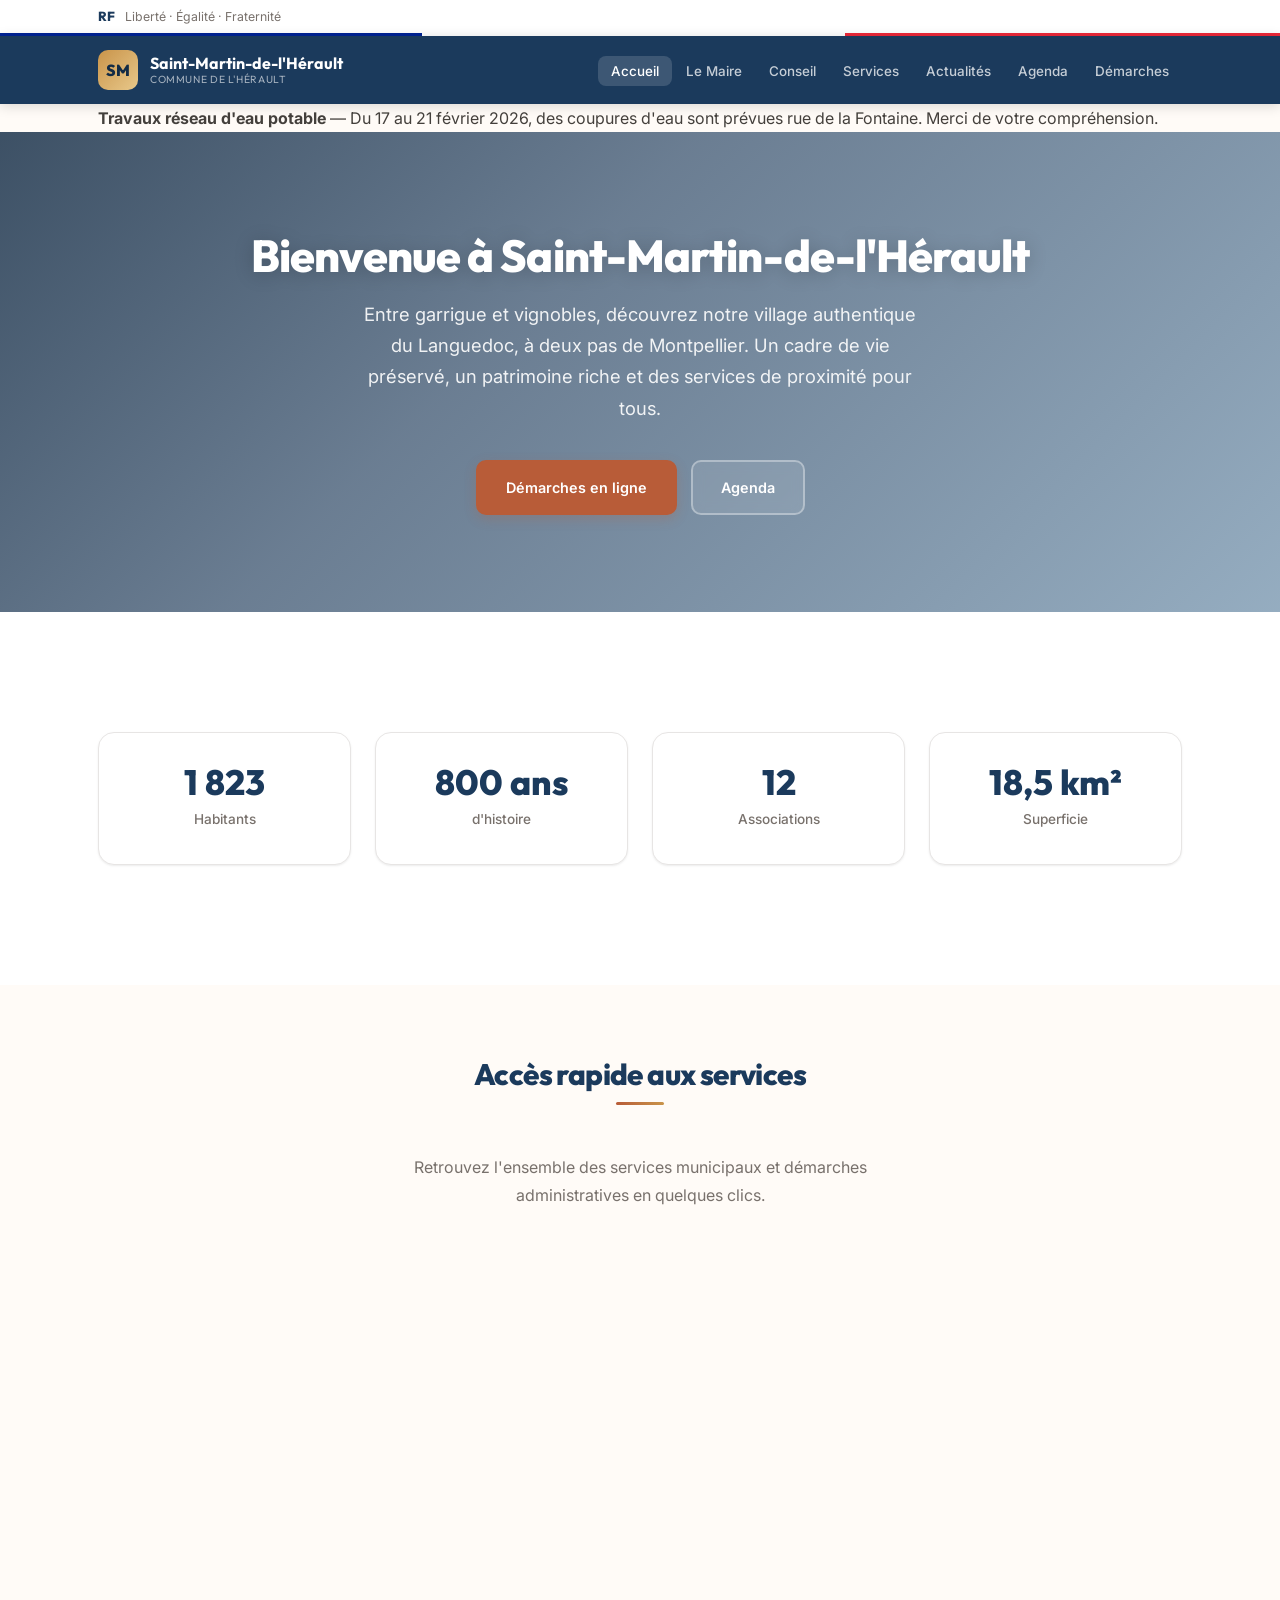
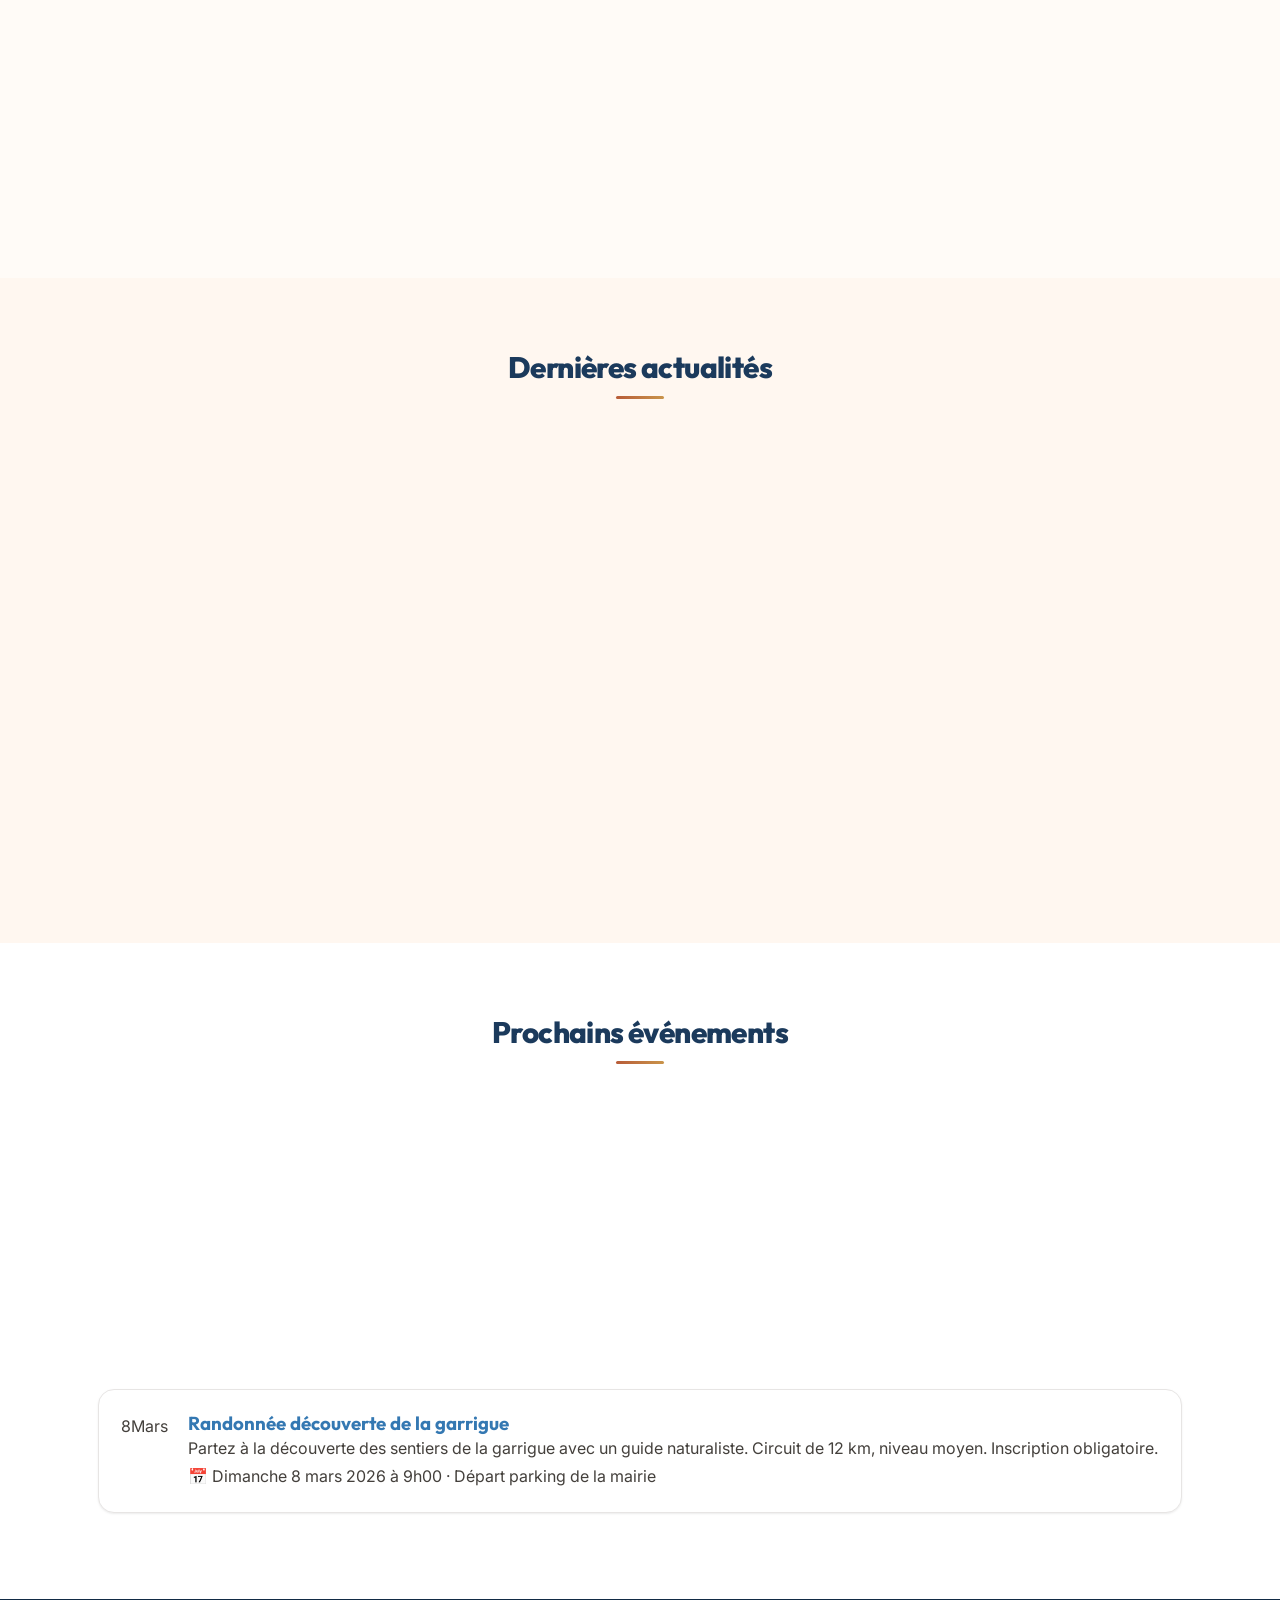
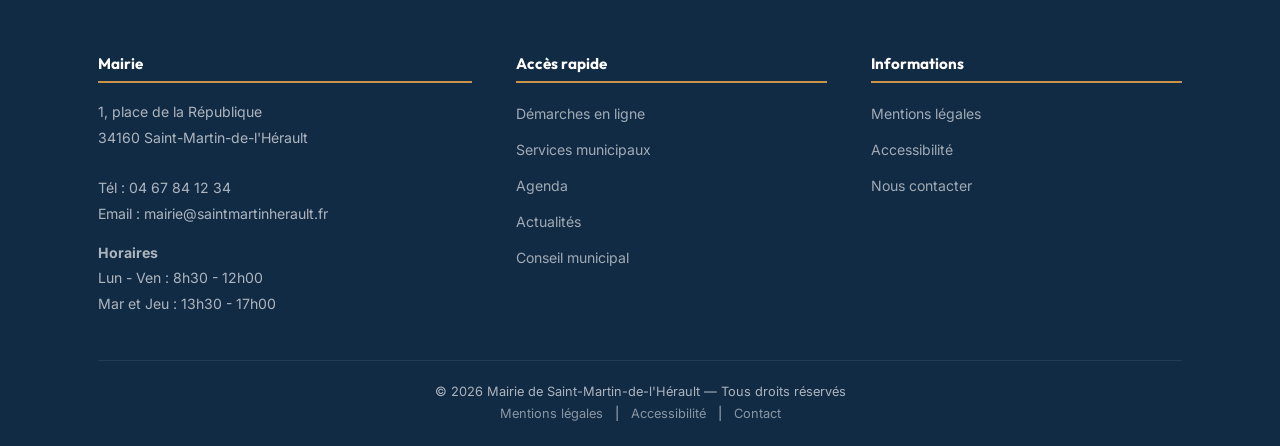
==== commit c3a2da3f: "v3: index.html — warm Mediterranean hero, Unsplash photos, terre cuite accents" ====
--- a/index.html
+++ b/index.html
@@ -1 +1 @@
-<!DOCTYPE html><html lang="fr"><head><meta charset="UTF-8"><meta name="viewport" content="width=device-width, initial-scale=1.0"><title>Accueil &mdash; Mairie de Saint-Martin-de-l'H&eacute;rault</title><meta name="description" content="Site officiel de la mairie de Saint-Martin-de-l'H&eacute;rault, commune de l'H&eacute;rault de 1 823 habitants, entre garrigue et vignobles pr&egrave;s de Montpellier."><link rel="preconnect" href="https://fonts.googleapis.com"><link rel="preconnect" href="https://fonts.gstatic.com" crossorigin><link rel="stylesheet" href="https://fonts.googleapis.com/css2?family=Inter:wght@400;500;600;700&family=Outfit:wght@600;700;800&display=swap"><link rel="stylesheet" href="styles.css"></head><body><a href="#contenu" class="skip-link">Aller au contenu principal</a><div class="bandeau-rf"><div class="container"><span class="rf-logo">RF</span><span class="rf-devise">Libert&eacute; &middot; &Eacute;galit&eacute; &middot; Fraternit&eacute;</span></div></div><header class="site-header" role="banner"><div class="header-main"><div class="site-identity"><div class="blason">SM</div><h1>Saint-Martin-de-l'H&eacute;rault<small>Commune de l'H&eacute;rault &middot; 1&nbsp;823 habitants</small></h1></div><button class="nav-toggle" aria-label="Menu" aria-expanded="false">&#9776;</button><nav class="nav-main" role="navigation" aria-label="Navigation principale"><ul><li><a href="index.html">Accueil</a></li><li><a href="mot-du-maire.html">Le Maire</a></li><li><a href="conseil-municipal.html">Conseil</a></li><li><a href="services.html">Services</a></li><li><a href="actualites.html">Actualit&eacute;s</a></li><li><a href="agenda.html">Agenda</a></li><li><a href="demarches.html">D&eacute;marches</a></li></ul></nav></div></header><main id="contenu"><div class="alert-banner alert-info"><div class="container"><strong>Travaux en cours</strong> &mdash; Interruption de service d'eau potable rue des Vignes du 17 au 21 f&eacute;vrier 2026. Merci de votre compr&eacute;hension.</div></div><section class="hero"><div class="container"><h2>Bienvenue &agrave; Saint-Martin-de-l'H&eacute;rault</h2><p class="hero-tagline">Village authentique entre garrigue et vignobles, &agrave; 20 minutes de Montpellier. Huit si&egrave;cles d'histoire, un patrimoine pr&eacute;serv&eacute; et une qualit&eacute; de vie reconnue au c&oelig;ur de l'H&eacute;rault.</p><div class="hero-actions"><a href="mot-du-maire.html" class="btn btn-primary">D&eacute;couvrir notre commune</a><a href="demarches.html" class="btn btn-secondary">Vos d&eacute;marches en ligne</a></div></div></section><div class="wave-separator" style="color:#ffffff"><svg viewBox="0 0 1440 60" xmlns="http://www.w3.org/2000/svg" preserveAspectRatio="none"><path d="M0,40 C360,80 720,0 1080,40 C1260,60 1380,30 1440,40 L1440,60 L0,60 Z" fill="currentColor"/></svg></div><section class="section" style="background:#ffffff"><div class="container"><div class="stats-row"><div class="stat-item"><div class="stat-number">1&nbsp;823</div><div class="stat-label">Habitants</div></div><div class="stat-item"><div class="stat-number">~800 ans</div><div class="stat-label">D'histoire</div></div><div class="stat-item"><div class="stat-number">12</div><div class="stat-label">Associations</div></div><div class="stat-item"><div class="stat-number">18,5 km&sup2;</div><div class="stat-label">Superficie</div></div></div></div></section><div class="wave-separator" style="color:#F8FAFC"><svg viewBox="0 0 1440 60" xmlns="http://www.w3.org/2000/svg" preserveAspectRatio="none"><path d="M0,40 C360,80 720,0 1080,40 C1260,60 1380,30 1440,40 L1440,60 L0,60 Z" fill="currentColor"/></svg></div><section class="section"><div class="container"><h2 class="section-title">Acc&egrave;s rapide</h2><p class="section-intro">Acc&eacute;dez directement aux services municipaux les plus demand&eacute;s</p><div class="cards-grid"><div class="card"><div class="card-icon">&#128221;</div><h3>&#201;tat civil</h3><p>Actes de naissance, mariage, d&eacute;c&egrave;s, livret de famille</p><a href="services.html#etat-civil" class="card-link">Acc&eacute;der &rarr;</a></div><div class="card"><div class="card-icon">&#127969;</div><h3>Urbanisme</h3><p>Permis de construire, d&eacute;clarations pr&eacute;alables, PLU</p><a href="services.html#urbanisme" class="card-link">Acc&eacute;der &rarr;</a></div><div class="card"><div class="card-icon">&#127979;</div><h3>Vie scolaire</h3><p>Inscriptions, cantine, garderie, activit&eacute;s p&eacute;riscolaires</p><a href="services.html#scolaire" class="card-link">Acc&eacute;der &rarr;</a></div><div class="card"><div class="card-icon">&#129309;</div><h3>Action sociale</h3><p>CCAS, aides sociales, logement, emploi</p><a href="services.html#social" class="card-link">Acc&eacute;der &rarr;</a></div><div class="card"><div class="card-icon">&#128679;</div><h3>Voirie</h3><p>Signaler un probl&egrave;me, travaux en cours, stationnement</p><a href="services.html#voirie" class="card-link">Acc&eacute;der &rarr;</a></div><div class="card"><div class="card-icon">&#128218;</div><h3>M&eacute;diath&egrave;que</h3><p>Emprunts, animations, horaires, inscription</p><a href="services.html#mediatheque" class="card-link">Acc&eacute;der &rarr;</a></div></div></div></section><div class="wave-separator" style="color:#ffffff"><svg viewBox="0 0 1440 60" xmlns="http://www.w3.org/2000/svg" preserveAspectRatio="none"><path d="M0,40 C360,80 720,0 1080,40 C1260,60 1380,30 1440,40 L1440,60 L0,60 Z" fill="currentColor"/></svg></div><section class="section section-alt"><div class="container"><h2 class="section-title">Derni&egrave;res actualit&eacute;s</h2><div class="actu-grid"><article class="actu-card"><img src="data:image/svg+xml,%3Csvg xmlns='http://www.w3.org/2000/svg' viewBox='0 0 800 450'%3E%3Crect fill='%235E81AC' width='800' height='450'/%3E%3Ctext x='50%25' y='50%25' font-family='sans-serif' font-size='24' fill='white' text-anchor='middle' dominant-baseline='middle'%3ETravaux rue des Vignes%3C/text%3E%3C/svg%3E" alt="Travaux rue des Vignes" class="actu-image"><div class="actu-content"><time class="actu-date" datetime="2026-02-10">10 f&eacute;vrier 2026</time><h3>R&eacute;fection de la canalisation d'eau potable rue des Vignes</h3><p>Des travaux de remplacement d'une canalisation d'eau potable se d&eacute;rouleront du 17 au 21 f&eacute;vrier 2026 rue des Vignes. Des interruptions ponctuelles de service sont &agrave; pr&eacute;voir.</p><a href="actualites.html#travaux-vignes" class="btn-text">Lire la suite &rarr;</a></div></article><article class="actu-card"><img src="data:image/svg+xml,%3Csvg xmlns='http://www.w3.org/2000/svg' viewBox='0 0 800 450'%3E%3Crect fill='%2388C0D0' width='800' height='450'/%3E%3Ctext x='50%25' y='50%25' font-family='sans-serif' font-size='24' fill='white' text-anchor='middle' dominant-baseline='middle'%3EInscriptions scolaires%3C/text%3E%3C/svg%3E" alt="Inscriptions scolaires" class="actu-image"><div class="actu-content"><time class="actu-date" datetime="2026-02-05">5 f&eacute;vrier 2026</time><h3>Inscriptions scolaires 2026-2027 : c'est parti !</h3><p>Les inscriptions pour la rentr&eacute;e scolaire de septembre 2026 sont ouvertes. Rendez-vous en mairie avec le livret de famille, un justificatif de domicile et le carnet de sant&eacute; de l'enfant.</p><a href="actualites.html#inscriptions-scolaires" class="btn-text">Lire la suite &rarr;</a></div></article><article class="actu-card"><img src="data:image/svg+xml,%3Csvg xmlns='http://www.w3.org/2000/svg' viewBox='0 0 800 450'%3E%3Crect fill='%23A3BE8C' width='800' height='450'/%3E%3Ctext x='50%25' y='50%25' font-family='sans-serif' font-size='24' fill='white' text-anchor='middle' dominant-baseline='middle'%3ENouvelle navette%3C/text%3E%3C/svg%3E" alt="Nouvelle navette" class="actu-image"><div class="actu-content"><time class="actu-date" datetime="2026-01-15">15 janvier 2026</time><h3>Nouvelle navette vers la gare de Gignac</h3><p>D&egrave;s le 1er f&eacute;vrier 2026, profitez de la nouvelle navette communale qui relie Saint-Martin &agrave; la gare de Gignac chaque matin et soir en semaine. Inscription obligatoire.</p><a href="actualites.html#navette-gignac" class="btn-text">Lire la suite &rarr;</a></div></article></div><div style="text-align:center;margin-top:48px;"><a href="actualites.html" class="btn btn-primary">Toutes les actualit&eacute;s</a></div></div></section><div class="wave-separator" style="color:#F8FAFC"><svg viewBox="0 0 1440 60" xmlns="http://www.w3.org/2000/svg" preserveAspectRatio="none"><path d="M0,40 C360,80 720,0 1080,40 C1260,60 1380,30 1440,40 L1440,60 L0,60 Z" fill="currentColor"/></svg></div><section class="section"><div class="container"><h2 class="section-title">&Eacute;v&eacute;nements &agrave; venir</h2><div class="agenda-list"><article class="agenda-item"><div class="agenda-date"><div class="agenda-day">28</div><div class="agenda-month">F&eacute;vrier</div><div class="agenda-year">2026</div></div><div class="agenda-content"><h3>Carnaval de l'&eacute;cole</h3><p><strong>14h30 &mdash; Place de la R&eacute;publique</strong></p><p>Grand d&eacute;fil&eacute; des &eacute;l&egrave;ves de l'&eacute;cole &eacute;l&eacute;mentaire dans les rues du village, suivi d'un go&ucirc;ter pour tous. Venez nombreux encourager nos enfants !</p></div></article><article class="agenda-item"><div class="agenda-date"><div class="agenda-day">08</div><div class="agenda-month">Mars</div><div class="agenda-year">2026</div></div><div class="agenda-content"><h3>Journ&eacute;e de la femme : conf&eacute;rence-d&eacute;bat</h3><p><strong>15h00 &mdash; Salle polyvalente</strong></p><p>Conf&eacute;rence sur l'&eacute;galit&eacute; femmes-hommes dans le monde professionnel, anim&eacute;e par l'association Femmes Solidaires de l'H&eacute;rault. Entr&eacute;e libre.</p></div></article><article class="agenda-item"><div class="agenda-date"><div class="agenda-day">15</div><div class="agenda-month">Mars</div><div class="agenda-year">2026</div></div><div class="agenda-content"><h3>Vide-greniers de printemps</h3><p><strong>8h00 - 18h00 &mdash; Centre du village</strong></p><p>Grand vide-greniers organis&eacute; par le Comit&eacute; des F&ecirc;tes. Buvette et restauration sur place. Inscription exposants : 06 12 34 56 78 (2&euro; le m&egrave;tre lin&eacute;aire).</p></div></article></div><div style="text-align:center;margin-top:48px;"><a href="agenda.html" class="btn btn-primary">Voir tout l'agenda</a></div></div></section></main><footer class="site-footer" role="contentinfo"><div class="container"><div class="footer-grid"><div class="footer-col"><h4>Mairie</h4><p>1, place de la R&eacute;publique<br>34160 Saint-Martin-de-l'H&eacute;rault<br><br>T&eacute;l&nbsp;: 04 67 84 12 34<br>Fax&nbsp;: 04 67 84 12 35<br>Email&nbsp;: mairie@saintmartinherault.fr</p><p style="margin-top:16px;"><strong>Horaires d'ouverture</strong><br>Lundi - Vendredi&nbsp;: 8h30 - 12h00<br>Mardi et Jeudi&nbsp;: 13h30 - 17h00</p></div><div class="footer-col"><h4>Acc&egrave;s rapide</h4><ul><li><a href="demarches.html">&rarr; D&eacute;marches en ligne</a></li><li><a href="services.html">&rarr; Services municipaux</a></li><li><a href="agenda.html">&rarr; Agenda</a></li><li><a href="actualites.html">&rarr; Actualit&eacute;s</a></li><li><a href="conseil-municipal.html">&rarr; Conseil municipal</a></li></ul></div><div class="footer-col"><h4>Informations</h4><ul><li><a href="mentions-legales.html">&rarr; Mentions l&eacute;gales</a></li><li><a href="accessibilite.html">&rarr; Accessibilit&eacute;</a></li><li><a href="demarches.html#contact">&rarr; Nous contacter</a></li></ul></div></div><div class="footer-bottom"><p>&copy; 2026 Mairie de Saint-Martin-de-l'H&eacute;rault &mdash; Tous droits r&eacute;serv&eacute;s</p><p><a href="mentions-legales.html">Mentions l&eacute;gales</a> | <a href="accessibilite.html">Accessibilit&eacute;</a> | <a href="demarches.html#contact">Contact</a></p></div></div></footer><script src="main.js"></script></body></html>+<!DOCTYPE html><html lang="fr"><head><meta charset="UTF-8"><meta name="viewport" content="width=device-width, initial-scale=1.0"><title>Mairie de Saint-Martin-de-l'H&eacute;rault &mdash; Site officiel</title><link rel="stylesheet" href="styles.css"></head><body><a href="#contenu" class="skip-link">Aller au contenu principal</a><div class="bandeau-rf"><div class="container"><span class="rf-logo">RF</span> <span class="rf-devise">Libert&eacute; &middot; &Eacute;galit&eacute; &middot; Fraternit&eacute;</span></div></div><header class="site-header" role="banner"><div class="header-main"><div class="site-identity"><div class="blason">SM</div><h1>Saint-Martin-de-l'H&eacute;rault<small>Commune de l'H&eacute;rault</small></h1></div><button class="nav-toggle" aria-label="Menu" aria-expanded="false">&#9776;</button><nav class="nav-main" role="navigation" aria-label="Navigation principale"><ul><li><a href="index.html">Accueil</a></li><li><a href="mot-du-maire.html">Le Maire</a></li><li><a href="conseil-municipal.html">Conseil</a></li><li><a href="services.html">Services</a></li><li><a href="actualites.html">Actualit&eacute;s</a></li><li><a href="agenda.html">Agenda</a></li><li><a href="demarches.html">D&eacute;marches</a></li></ul></nav></div></header><main id="contenu"><div class="alert"><div class="container"><strong>Travaux r&eacute;seau d'eau potable</strong> &mdash; Du 17 au 21 f&eacute;vrier 2026, des coupures d'eau sont pr&eacute;vues rue de la Fontaine. Merci de votre compr&eacute;hension.</div></div><section class="hero"><div class="hero-bg" style="background-image:url('https://images.unsplash.com/photo-1583425423320-3a891f5e8498?w=1400&q=80')"></div><div class="hero-content"><div class="container"><h2>Bienvenue &agrave; Saint-Martin-de-l'H&eacute;rault</h2><p>Entre garrigue et vignobles, d&eacute;couvrez notre village authentique du Languedoc, &agrave; deux pas de Montpellier. Un cadre de vie pr&eacute;serv&eacute;, un patrimoine riche et des services de proximit&eacute; pour tous.</p><div class="hero-buttons"><a href="demarches.html" class="btn btn-primary">D&eacute;marches en ligne</a><a href="agenda.html" class="btn btn-outline">Agenda</a></div></div></div></section><section class="section section-alt"><div class="container"><div class="stats-row"><div class="stat-item"><div class="stat-number">1 823</div><div class="stat-label">Habitants</div></div><div class="stat-item"><div class="stat-number">800 ans</div><div class="stat-label">d'histoire</div></div><div class="stat-item"><div class="stat-number">12</div><div class="stat-label">Associations</div></div><div class="stat-item"><div class="stat-number">18,5 km&sup2;</div><div class="stat-label">Superficie</div></div></div></div></section><section class="section"><div class="container"><h2 class="section-title">Acc&egrave;s rapide aux services</h2><hr class="section-divider"><p class="section-subtitle">Retrouvez l'ensemble des services municipaux et d&eacute;marches administratives en quelques clics.</p><div class="cards-grid"><div class="card"><div class="card-body"><div class="card-icon color-blue">&#128203;</div><h3>&Eacute;tat civil</h3><p>Actes de naissance, mariage, d&eacute;c&egrave;s, reconnaissances, PACS et certificats divers.</p><a href="services.html#etat-civil" class="card-link">En savoir plus &rarr;</a></div></div><div class="card"><div class="card-body"><div class="card-icon color-warm">&#127960;</div><h3>Urbanisme</h3><p>Autorisations d'urbanisme, certificats, d&eacute;clarations pr&eacute;alables et permis de construire.</p><a href="services.html#urbanisme" class="card-link">En savoir plus &rarr;</a></div></div><div class="card"><div class="card-body"><div class="card-icon color-ocre">&#127891;</div><h3>Vie scolaire</h3><p>Inscriptions &eacute;coles maternelle et &eacute;l&eacute;mentaire, cantine, garderie et activit&eacute;s p&eacute;riscolaires.</p><a href="services.html#scolaire" class="card-link">En savoir plus &rarr;</a></div></div><div class="card"><div class="card-body"><div class="card-icon color-olive">&#129309;</div><h3>Action sociale</h3><p>CCAS, aides sociales, portage de repas, logement et accompagnement des personnes &acirc;g&eacute;es.</p><a href="services.html#social" class="card-link">En savoir plus &rarr;</a></div></div><div class="card"><div class="card-body"><div class="card-icon color-blue">&#127795;</div><h3>Voirie &amp; cadre de vie</h3><p>Entretien de la voirie, espaces verts, propret&eacute; urbaine et gestion des d&eacute;chets.</p><a href="services.html#voirie" class="card-link">En savoir plus &rarr;</a></div></div><div class="card"><div class="card-body"><div class="card-icon color-warm">&#128218;</div><h3>M&eacute;diath&egrave;que</h3><p>Pr&ecirc;t de livres, animations culturelles, espace num&eacute;rique et ateliers pour tous les &acirc;ges.</p><a href="services.html#mediatheque" class="card-link">En savoir plus &rarr;</a></div></div></div></div></section><section class="section section-warm"><div class="container"><h2 class="section-title">Derni&egrave;res actualit&eacute;s</h2><hr class="section-divider"><div class="cards-grid"><div class="card actu-card"><div class="actu-img"><img src="https://images.unsplash.com/photo-1542820229-9694e2ea5f2c?w=800&q=80" alt="Travaux de voirie" loading="lazy"></div><div class="card-body"><span class="actu-date">5 f&eacute;vrier 2026</span><h3><a href="actualites.html#travaux-vignes">Travaux de r&eacute;fection rue des Vignes</a></h3><p>La municipalit&eacute; engage des travaux de r&eacute;novation compl&egrave;te de la rue des Vignes &agrave; partir du 24 f&eacute;vrier. Dur&eacute;e pr&eacute;vue&nbsp;: 6 semaines.</p></div></div><div class="card actu-card"><div class="actu-img"><img src="https://images.unsplash.com/photo-1580582932707-520aed937b7b?w=800&q=80" alt="&Eacute;cole" loading="lazy"></div><div class="card-body"><span class="actu-date">1er f&eacute;vrier 2026</span><h3><a href="actualites.html#inscriptions-scolaires">Inscriptions scolaires 2026-2027</a></h3><p>Les inscriptions pour la rentr&eacute;e scolaire 2026-2027 sont ouvertes. Rendez-vous en mairie avec le livret de famille et un justificatif de domicile.</p></div></div><div class="card actu-card"><div class="actu-img"><img src="https://images.unsplash.com/photo-1570125909232-eb263c188f7e?w=800&q=80" alt="Transport en commun" loading="lazy"></div><div class="card-body"><span class="actu-date">15 janvier 2026</span><h3><a href="actualites.html#navette-montpellier">Nouvelle navette vers Montpellier</a></h3><p>D&egrave;s le 1er mars 2026, une nouvelle ligne de transport reliera Saint-Martin &agrave; Montpellier avec 4 all&eacute;es-retours quotidiens en semaine.</p></div></div></div></div></section><section class="section section-alt"><div class="container"><h2 class="section-title">Prochains &eacute;v&eacute;nements</h2><hr class="section-divider"><div class="agenda-item"><div class="agenda-date"><span class="agenda-day">20</span><span class="agenda-month">F&eacute;v</span></div><div class="agenda-details"><h3><a href="agenda.html#conseil-20fev">Conseil municipal</a></h3><p>S&eacute;ance publique du conseil municipal &agrave; 18h30 en salle du conseil. Ordre du jour disponible en mairie.</p><p class="agenda-meta">&#128197; Jeudi 20 f&eacute;vrier 2026 &agrave; 18h30 &middot; Salle du conseil</p></div></div><div class="agenda-item"><div class="agenda-date"><span class="agenda-day">28</span><span class="agenda-month">F&eacute;v</span></div><div class="agenda-details"><h3><a href="agenda.html#loto-28fev">Loto de l'APE</a></h3><p>Grand loto annuel organis&eacute; par l'association des parents d'&eacute;l&egrave;ves. Nombreux lots &agrave; gagner, buvette et p&acirc;tisseries sur place.</p><p class="agenda-meta">&#128197; Samedi 28 f&eacute;vrier 2026 &agrave; 20h00 &middot; Salle des f&ecirc;tes</p></div></div><div class="agenda-item"><div class="agenda-date"><span class="agenda-day">8</span><span class="agenda-month">Mars</span></div><div class="agenda-details"><h3><a href="agenda.html#rando-8mars">Randonn&eacute;e d&eacute;couverte de la garrigue</a></h3><p>Partez &agrave; la d&eacute;couverte des sentiers de la garrigue avec un guide naturaliste. Circuit de 12 km, niveau moyen. Inscription obligatoire.</p><p class="agenda-meta">&#128197; Dimanche 8 mars 2026 &agrave; 9h00 &middot; D&eacute;part parking de la mairie</p></div></div></div></section></main><footer class="site-footer" role="contentinfo"><div class="container"><div class="footer-grid"><div class="footer-col"><h4>Mairie</h4><p>1, place de la R&eacute;publique<br>34160 Saint-Martin-de-l'H&eacute;rault<br><br>T&eacute;l&nbsp;: 04 67 84 12 34<br>Email&nbsp;: mairie@saintmartinherault.fr</p><p style="margin-top:14px"><strong>Horaires</strong><br>Lun - Ven&nbsp;: 8h30 - 12h00<br>Mar et Jeu&nbsp;: 13h30 - 17h00</p></div><div class="footer-col"><h4>Acc&egrave;s rapide</h4><ul><li><a href="demarches.html">D&eacute;marches en ligne</a></li><li><a href="services.html">Services municipaux</a></li><li><a href="agenda.html">Agenda</a></li><li><a href="actualites.html">Actualit&eacute;s</a></li><li><a href="conseil-municipal.html">Conseil municipal</a></li></ul></div><div class="footer-col"><h4>Informations</h4><ul><li><a href="mentions-legales.html">Mentions l&eacute;gales</a></li><li><a href="accessibilite.html">Accessibilit&eacute;</a></li><li><a href="demarches.html#contact">Nous contacter</a></li></ul></div></div><div class="footer-bottom"><p>&copy; 2026 Mairie de Saint-Martin-de-l'H&eacute;rault &mdash; Tous droits r&eacute;serv&eacute;s</p><p><a href="mentions-legales.html">Mentions l&eacute;gales</a> | <a href="accessibilite.html">Accessibilit&eacute;</a> | <a href="demarches.html#contact">Contact</a></p></div></div></footer><script src="main.js"></script></body></html>
--- a/styles.css
+++ b/styles.css
@@ -1,716 +1,306 @@
 /* ============================================
    MAIRIE DE SAINT-MARTIN-DE-L'HÃRAULT
-   Site web institutionnel - Design moderne 2026
-   Google Fonts: Inter + Outfit
+   Design v3 â Chaleureux & MÃ©diterranÃ©en
    ============================================ */
-
-/* === VARIABLES & RESET === */
+@import url('https://fonts.googleapis.com/css2?family=Inter:wght@400;500;600;700&family=Outfit:wght@600;700;800&display=swap');
+
 :root {
-  --bleu-primary: #1B3A5C;
-  --bleu-dark: #0F2440;
+  --bleu: #1B3A5C;
+  --bleu-dark: #122B45;
   --bleu-light: #2C5F8A;
-  --bleu-accent: #3B82F6;
-  --bleu-soft: #DBEAFE;
-  --bleu-glass: rgba(27, 58, 92, 0.06);
-  --gris-50: #F8FAFC;
-  --gris-100: #F1F5F9;
-  --gris-200: #E2E8F0;
-  --gris-300: #CBD5E1;
-  --gris-400: #94A3B8;
-  --gris-500: #64748B;
-  --gris-600: #475569;
-  --gris-700: #334155;
-  --gris-800: #1E293B;
-  --gris-900: #0F172A;
+  --bleu-accent: #3478B2;
+  --bleu-soft: #E8F0F8;
+
+  --terre: #B85C38;
+  --terre-light: #D4865E;
+  --terre-soft: #FAF0EA;
+  --ocre: #C9944A;
+  --ocre-light: #E8C88A;
+  --ocre-soft: #FDF6EC;
+  --olive: #6B7F4E;
+  --olive-soft: #F0F3EC;
+
+  --warm-50: #FFFBF7;
+  --warm-100: #FFF7F0;
+  --warm-200: #FCEEE0;
+  --gris-50: #FAFAF9;
+  --gris-100: #F5F5F4;
+  --gris-200: #E7E5E4;
+  --gris-300: #D6D3D1;
+  --gris-400: #A8A29E;
+  --gris-500: #78716C;
+  --gris-600: #57534E;
+  --gris-700: #44403C;
+  --gris-800: #292524;
+  --gris-900: #1C1917;
   --blanc: #FFFFFF;
-  --rouge-alerte: #EF4444;
-  --vert-succes: #10B981;
-  --or-accent: #C9A84C;
-  --or-light: #F5E6B8;
-  --font-body: 'Inter', system-ui, -apple-system, sans-serif;
-  --font-heading: 'Outfit', system-ui, -apple-system, sans-serif;
-  --max-width: 1200px;
-  --header-height: 72px;
-  --transition: 0.3s cubic-bezier(0.4, 0, 0.2, 1);
-  --transition-bounce: 0.4s cubic-bezier(0.34, 1.56, 0.64, 1);
-  --shadow-xs: 0 1px 2px rgba(0,0,0,0.04);
-  --shadow-sm: 0 2px 8px rgba(0,0,0,0.06);
-  --shadow-md: 0 4px 16px rgba(0,0,0,0.08);
-  --shadow-lg: 0 8px 32px rgba(0,0,0,0.10);
-  --shadow-xl: 0 16px 48px rgba(0,0,0,0.12);
-  --shadow-glow: 0 0 40px rgba(59,130,246,0.15);
-  --glass-bg: rgba(255,255,255,0.7);
-  --glass-border: rgba(255,255,255,0.3);
-  --glass-blur: 12px;
-  --radius: 12px;
-  --radius-lg: 20px;
-  --radius-xl: 28px;
-}
-
-*, *::before, *::after {
-  margin: 0; padding: 0; box-sizing: border-box;
-}
-
-html {
-  scroll-behavior: smooth;
-  font-size: 16px;
-}
-
-body {
-  font-family: var(--font-body);
-  color: var(--gris-700);
-  background: var(--gris-50);
-  line-height: 1.7;
-  min-height: 100vh;
-  display: flex;
-  flex-direction: column;
-  -webkit-font-smoothing: antialiased;
-  -moz-osx-font-smoothing: grayscale;
-}
-
-main { flex: 1; }
-
-a { color: var(--bleu-accent); text-decoration: none; transition: color var(--transition); }
-a:hover, a:focus { color: var(--bleu-primary); }
-
-img { max-width: 100%; height: auto; display: block; }
-
-h1, h2, h3, h4, h5 {
-  font-family: var(--font-heading);
-  color: var(--bleu-primary);
-  line-height: 1.25;
-  font-weight: 700;
-}
-
-/* === SKIP LINK === */
-.skip-link {
-  position: absolute; top: -100%; left: 50%; transform: translateX(-50%);
-  background: var(--bleu-primary); color: var(--blanc); padding: 12px 24px;
-  border-radius: 0 0 var(--radius) var(--radius); z-index: 10000;
-  font-weight: 600; font-size: 0.9rem;
-}
-.skip-link:focus { top: 0; text-decoration: none; color: var(--blanc); }
-
-/* === BANDEAU RÃPUBLIQUE === */
-.bandeau-rf {
-  background: var(--blanc);
-  border-bottom: 3px solid;
-  border-image: linear-gradient(90deg, #002395, #FFFFFF, #ED2939) 1;
-  padding: 6px 0;
-}
-.bandeau-rf .container {
-  display: flex; align-items: center; gap: 12px; font-size: 0.78rem; color: var(--gris-500);
-}
-.bandeau-rf .rf-logo {
-  font-weight: 800; color: var(--bleu-primary); font-size: 0.85rem;
-  letter-spacing: 0.04em; font-family: var(--font-heading);
-}
-.bandeau-rf .rf-devise { font-style: italic; }
-
-/* === HEADER (glassmorphism) === */
-.site-header {
-  background: rgba(15, 36, 64, 0.92);
-  backdrop-filter: blur(20px);
-  -webkit-backdrop-filter: blur(20px);
-  color: var(--blanc);
-  position: sticky; top: 0; z-index: 1000;
-  border-bottom: 1px solid rgba(255,255,255,0.08);
-}
-.header-main {
-  display: flex; align-items: center; justify-content: space-between;
-  padding: 0 32px; height: var(--header-height);
-  max-width: var(--max-width); margin: 0 auto;
-}
-.site-identity { display: flex; align-items: center; gap: 14px; }
-.site-identity .blason {
-  width: 44px; height: 44px;
-  background: linear-gradient(135deg, var(--or-accent), #D4B45A);
-  border-radius: 12px;
-  display: flex; align-items: center; justify-content: center;
-  font-size: 1.1rem; font-weight: 800; color: var(--bleu-dark);
-  font-family: var(--font-heading);
-  box-shadow: 0 2px 8px rgba(201,168,76,0.3);
-  transition: transform var(--transition);
-}
-.site-identity .blason:hover { transform: rotate(-5deg) scale(1.05); }
-.site-identity h1 {
-  font-size: 1.05rem; font-weight: 700; color: var(--blanc);
-  line-height: 1.2; font-family: var(--font-heading);
-}
-.site-identity h1 small {
-  display: block; font-size: 0.68rem; font-weight: 400;
-  opacity: 0.6; letter-spacing: 0.08em; text-transform: uppercase;
-}
-
-/* === NAVIGATION === */
-.nav-main ul {
-  display: flex; list-style: none; gap: 2px;
-}
-.nav-main a {
-  color: rgba(255,255,255,0.75); padding: 8px 14px; border-radius: 10px;
-  font-size: 0.85rem; font-weight: 500; transition: all var(--transition);
-  text-decoration: none; white-space: nowrap; position: relative;
-}
-.nav-main a:hover, .nav-main a:focus {
-  background: rgba(255,255,255,0.12); color: var(--blanc); text-decoration: none;
-}
-.nav-main a.active {
-  background: rgba(59,130,246,0.25); color: var(--blanc);
-  box-shadow: inset 0 -2px 0 var(--bleu-accent);
-}
-.nav-toggle {
-  display: none; background: none; border: 1.5px solid rgba(255,255,255,0.3);
-  color: var(--blanc); padding: 8px 12px; border-radius: 10px;
-  cursor: pointer; font-size: 1.1rem; transition: all var(--transition);
-}
-.nav-toggle:hover { background: rgba(255,255,255,0.1); border-color: rgba(255,255,255,0.5); }
-
-/* === CONTAINERS === */
-.container { max-width: var(--max-width); margin: 0 auto; padding: 0 32px; }
-
-/* === WAVE SEPARATOR === */
-.wave-separator {
-  width: 100%; overflow: hidden; line-height: 0; margin-top: -1px;
-}
-.wave-separator svg {
-  display: block; width: 100%; height: 60px;
-}
-.wave-separator.flip { transform: rotate(180deg); margin-top: 0; margin-bottom: -1px; }
-
-/* === HERO (immersive) === */
-.hero {
-  background: linear-gradient(160deg, var(--bleu-dark) 0%, var(--bleu-primary) 30%, var(--bleu-light) 60%, #4A90D9 100%);
-  color: var(--blanc); padding: 100px 0 80px; text-align: center;
-  position: relative; overflow: hidden;
-}
-.hero::before {
-  content: ''; position: absolute; top: -50%; right: -20%; width: 80%;
-  height: 200%; border-radius: 50%;
-  background: radial-gradient(ellipse, rgba(59,130,246,0.15) 0%, transparent 70%);
-  pointer-events: none;
-}
-.hero::after {
-  content: ''; position: absolute; bottom: -30%; left: -10%; width: 60%;
-  height: 150%; border-radius: 50%;
-  background: radial-gradient(ellipse, rgba(201,168,76,0.08) 0%, transparent 70%);
-  pointer-events: none;
-}
-.hero h2 {
-  font-size: 3.2rem; font-weight: 800; color: var(--blanc);
-  margin-bottom: 20px; position: relative;
-  letter-spacing: -0.02em; line-height: 1.1;
-}
-.hero p {
-  font-size: 1.2rem; opacity: 0.85; max-width: 580px; margin: 0 auto 40px;
-  position: relative; font-weight: 400; line-height: 1.7;
-}
-.hero-buttons {
-  display: flex; gap: 16px; justify-content: center; flex-wrap: wrap;
-  position: relative;
-}
+  --rouge: #DC2626;
+  --vert: #16A34A;
+
+  --font-body: 'Inter', system-ui, sans-serif;
+  --font-heading: 'Outfit', system-ui, sans-serif;
+  --max-w: 1140px;
+  --header-h: 68px;
+  --ease: cubic-bezier(.4,0,.2,1);
+  --radius: 10px;
+  --radius-lg: 16px;
+  --shadow-sm: 0 1px 3px rgba(0,0,0,.05), 0 1px 2px rgba(0,0,0,.04);
+  --shadow: 0 4px 16px rgba(0,0,0,.06);
+  --shadow-lg: 0 10px 32px rgba(0,0,0,.08);
+}
+
+*,*::before,*::after{margin:0;padding:0;box-sizing:border-box}
+html{scroll-behavior:smooth;font-size:16px}
+body{font-family:var(--font-body);color:var(--gris-700);background:var(--warm-50);line-height:1.75;min-height:100vh;display:flex;flex-direction:column;-webkit-font-smoothing:antialiased}
+main{flex:1}
+a{color:var(--bleu-accent);text-decoration:none;transition:color .25s var(--ease)}
+a:hover{color:var(--terre)}
+img{max-width:100%;height:auto;display:block}
+h1,h2,h3,h4,h5{font-family:var(--font-heading);color:var(--bleu);line-height:1.2;font-weight:700}
+
+.skip-link{position:absolute;top:-100%;left:50%;transform:translateX(-50%);background:var(--bleu);color:#fff;padding:10px 24px;border-radius:0 0 var(--radius) var(--radius);z-index:10000;font-weight:600;font-size:.9rem}
+.skip-link:focus{top:0;text-decoration:none;color:#fff}
+
+/* === BANDEAU RF === */
+.bandeau-rf{background:#fff;border-bottom:3px solid;border-image:linear-gradient(90deg,#002395 33%,#fff 33% 66%,#ED2939 66%) 1;padding:5px 0}
+.bandeau-rf .container{display:flex;align-items:center;gap:10px;font-size:.77rem;color:var(--gris-500)}
+.bandeau-rf .rf-logo{font-weight:800;color:var(--bleu);font-size:.82rem;font-family:var(--font-heading)}
+
+/* === HEADER === */
+.site-header{background:var(--bleu);color:#fff;position:sticky;top:0;z-index:1000;box-shadow:0 2px 12px rgba(0,0,0,.15)}
+.header-main{display:flex;align-items:center;justify-content:space-between;padding:0 28px;height:var(--header-h);max-width:var(--max-w);margin:0 auto}
+.site-identity{display:flex;align-items:center;gap:12px}
+.site-identity .blason{width:40px;height:40px;background:linear-gradient(135deg,var(--ocre),var(--ocre-light));border-radius:10px;display:flex;align-items:center;justify-content:center;font-size:1rem;font-weight:800;color:var(--bleu-dark);font-family:var(--font-heading)}
+.site-identity h1{font-size:1rem;font-weight:700;color:#fff;line-height:1.2}
+.site-identity h1 small{display:block;font-size:.65rem;font-weight:400;opacity:.6;letter-spacing:.06em;text-transform:uppercase;margin-top:1px}
+
+.nav-main ul{display:flex;list-style:none;gap:1px}
+.nav-main a{color:rgba(255,255,255,.75);padding:7px 13px;border-radius:8px;font-size:.84rem;font-weight:500;transition:all .25s var(--ease);text-decoration:none;white-space:nowrap}
+.nav-main a:hover,.nav-main a:focus{background:rgba(255,255,255,.12);color:#fff;text-decoration:none}
+.nav-main a.active{background:rgba(255,255,255,.15);color:#fff}
+.nav-toggle{display:none;background:none;border:1.5px solid rgba(255,255,255,.35);color:#fff;padding:7px 11px;border-radius:8px;cursor:pointer;font-size:1.1rem;transition:all .25s var(--ease)}
+.nav-toggle:hover{background:rgba(255,255,255,.1)}
+
+.container{max-width:var(--max-w);margin:0 auto;padding:0 28px}
+
+/* === HERO === */
+.hero{position:relative;color:#fff;padding:0;min-height:480px;display:flex;align-items:center;overflow:hidden}
+.hero-bg{position:absolute;inset:0;background-size:cover;background-position:center;z-index:0}
+.hero-bg::after{content:'';position:absolute;inset:0;background:linear-gradient(135deg,rgba(18,43,69,.82) 0%,rgba(27,58,92,.65) 40%,rgba(44,95,138,.5) 100%)}
+.hero-content{position:relative;z-index:1;padding:80px 0;width:100%;text-align:center}
+.hero h2{font-size:2.8rem;font-weight:800;color:#fff;margin-bottom:16px;letter-spacing:-.02em;text-shadow:0 2px 20px rgba(0,0,0,.2)}
+.hero p{font-size:1.15rem;opacity:.9;max-width:560px;margin:0 auto 36px;line-height:1.7}
+.hero-buttons{display:flex;gap:14px;justify-content:center;flex-wrap:wrap}
 
 /* === BOUTONS === */
-.btn {
-  display: inline-flex; align-items: center; gap: 8px;
-  padding: 14px 32px; border-radius: 14px; font-weight: 600;
-  font-size: 0.92rem; cursor: pointer; transition: all var(--transition);
-  border: 2px solid transparent; text-decoration: none;
-  font-family: var(--font-body); letter-spacing: 0.01em;
-}
-.btn:hover {
-  text-decoration: none; transform: translateY(-3px);
-  box-shadow: var(--shadow-lg);
-}
-.btn:active { transform: translateY(-1px); }
-.btn-primary {
-  background: linear-gradient(135deg, var(--or-accent), #D4B45A);
-  color: var(--bleu-dark); border-color: transparent;
-  box-shadow: 0 4px 16px rgba(201,168,76,0.3);
-}
-.btn-primary:hover {
-  background: linear-gradient(135deg, #D4B45A, var(--or-accent));
-  color: var(--bleu-dark); box-shadow: 0 8px 24px rgba(201,168,76,0.4);
-}
-.btn-outline {
-  background: rgba(255,255,255,0.08); color: var(--blanc);
-  border-color: rgba(255,255,255,0.3);
-  backdrop-filter: blur(8px);
-}
-.btn-outline:hover {
-  background: rgba(255,255,255,0.15); color: var(--blanc);
-  border-color: rgba(255,255,255,0.6);
-}
-.btn-secondary {
-  background: linear-gradient(135deg, var(--bleu-accent), #2563EB);
-  color: var(--blanc);
-  box-shadow: 0 4px 12px rgba(59,130,246,0.3);
-}
-.btn-secondary:hover {
-  box-shadow: 0 8px 24px rgba(59,130,246,0.4); color: var(--blanc);
-}
+.btn{display:inline-flex;align-items:center;gap:8px;padding:13px 28px;border-radius:10px;font-weight:600;font-size:.9rem;cursor:pointer;transition:all .3s var(--ease);border:2px solid transparent;text-decoration:none;font-family:var(--font-body)}
+.btn:hover{text-decoration:none;transform:translateY(-2px)}
+.btn-primary{background:var(--terre);color:#fff;border-color:var(--terre);box-shadow:0 4px 12px rgba(184,92,56,.25)}
+.btn-primary:hover{background:var(--terre-light);border-color:var(--terre-light);color:#fff;box-shadow:0 6px 20px rgba(184,92,56,.3)}
+.btn-outline{background:rgba(255,255,255,.1);color:#fff;border-color:rgba(255,255,255,.35);backdrop-filter:blur(6px)}
+.btn-outline:hover{background:rgba(255,255,255,.2);color:#fff;border-color:rgba(255,255,255,.6)}
+.btn-secondary{background:var(--bleu-accent);color:#fff;box-shadow:0 4px 12px rgba(52,120,178,.2)}
+.btn-secondary:hover{background:var(--bleu-light);color:#fff}
+.btn-warm{background:var(--ocre);color:#fff;box-shadow:0 4px 12px rgba(201,148,74,.25)}
+.btn-warm:hover{background:var(--ocre-light);color:var(--gris-800)}
 
 /* === SECTIONS === */
-.section { padding: 80px 0; }
-.section-alt { background: var(--blanc); }
-.section-title {
-  font-size: 2rem; text-align: center; margin-bottom: 12px;
-  font-weight: 800; letter-spacing: -0.02em;
-}
-.section-subtitle {
-  text-align: center; color: var(--gris-500); margin-bottom: 56px;
-  font-size: 1.05rem; max-width: 500px; margin-left: auto; margin-right: auto;
-}
-
-/* === CARTES (glassmorphism) === */
-.cards-grid {
-  display: grid; grid-template-columns: repeat(auto-fill, minmax(300px, 1fr));
-  gap: 28px;
-}
-.card {
-  background: var(--blanc);
-  border-radius: var(--radius-lg);
-  overflow: hidden;
-  box-shadow: var(--shadow-sm);
-  transition: all var(--transition);
-  border: 1px solid var(--gris-200);
-  position: relative;
-}
-.card:hover {
-  box-shadow: var(--shadow-xl);
-  transform: translateY(-6px);
-  border-color: var(--bleu-soft);
-}
-.card::after {
-  content: ''; position: absolute; top: 0; left: 0; right: 0; height: 3px;
-  background: linear-gradient(90deg, var(--bleu-accent), var(--or-accent));
-  opacity: 0; transition: opacity var(--transition);
-}
-.card:hover::after { opacity: 1; }
-.card-icon {
-  width: 56px; height: 56px; border-radius: 16px;
-  background: linear-gradient(135deg, var(--bleu-soft), rgba(59,130,246,0.15));
-  color: var(--bleu-primary); display: flex; align-items: center;
-  justify-content: center; font-size: 1.5rem; margin-bottom: 20px;
-  transition: transform var(--transition-bounce);
-}
-.card:hover .card-icon { transform: scale(1.1) rotate(-3deg); }
-.card-body { padding: 32px; }
-.card-body h3 {
-  font-size: 1.15rem; margin-bottom: 10px; font-weight: 700;
-  letter-spacing: -0.01em;
-}
-.card-body p { color: var(--gris-500); font-size: 0.92rem; line-height: 1.65; }
+.section{padding:72px 0}
+.section-warm{background:var(--warm-100)}
+.section-alt{background:var(--blanc)}
+.section-title{font-size:1.85rem;text-align:center;margin-bottom:10px;font-weight:800;letter-spacing:-.02em}
+.section-subtitle{text-align:center;color:var(--gris-500);margin-bottom:48px;font-size:1rem;max-width:480px;margin-left:auto;margin-right:auto}
+.section-divider{width:48px;height:3px;background:linear-gradient(90deg,var(--terre),var(--ocre));border-radius:3px;margin:0 auto 48px;border:none}
+
+/* === CARDS === */
+.cards-grid{display:grid;grid-template-columns:repeat(auto-fill,minmax(300px,1fr));gap:24px}
+.card{background:var(--blanc);border-radius:var(--radius-lg);overflow:hidden;box-shadow:var(--shadow-sm);transition:all .3s var(--ease);border:1px solid var(--gris-200)}
+.card:hover{box-shadow:var(--shadow-lg);transform:translateY(-4px)}
+.card-icon{width:52px;height:52px;border-radius:14px;display:flex;align-items:center;justify-content:center;font-size:1.4rem;margin-bottom:16px;transition:transform .35s var(--ease)}
+.card-icon.blue{background:var(--bleu-soft);color:var(--bleu)}
+.card-icon.warm{background:var(--terre-soft);color:var(--terre)}
+.card-icon.ocre{background:var(--ocre-soft);color:var(--ocre)}
+.card-icon.olive{background:var(--olive-soft);color:var(--olive)}
+.card:hover .card-icon{transform:scale(1.1)}
+.card-body{padding:28px}
+.card-body h3{font-size:1.1rem;margin-bottom:8px;font-weight:700}
+.card-body p{color:var(--gris-500);font-size:.9rem;line-height:1.65}
+.card-link{display:inline-flex;align-items:center;gap:4px;font-size:.85rem;font-weight:600;color:var(--terre);margin-top:12px;transition:gap .25s var(--ease)}
+.card-link:hover{gap:8px;color:var(--bleu);text-decoration:none}
 
 /* === PAGE INTÃRIEURE === */
-.page-banner {
-  background: linear-gradient(160deg, var(--bleu-dark) 0%, var(--bleu-primary) 40%, var(--bleu-light) 100%);
-  color: var(--blanc); padding: 56px 0; text-align: center;
-  position: relative; overflow: hidden;
-}
-.page-banner::before {
-  content: ''; position: absolute; top: -50%; right: -30%; width: 60%;
-  height: 200%; border-radius: 50%;
-  background: radial-gradient(ellipse, rgba(59,130,246,0.12) 0%, transparent 70%);
-}
-.page-banner h2 {
-  font-size: 2.4rem; color: var(--blanc); margin-bottom: 10px;
-  position: relative; font-weight: 800; letter-spacing: -0.02em;
-}
-.page-banner .breadcrumb {
-  display: flex; gap: 8px; justify-content: center;
-  font-size: 0.88rem; opacity: 0.7; position: relative;
-}
-.page-banner .breadcrumb a { color: rgba(255,255,255,0.8); }
-.page-banner .breadcrumb a:hover { color: var(--blanc); }
-
-.page-content { padding: 56px 0; }
-.page-content .container { max-width: 920px; }
-
-.content-block {
-  background: var(--blanc);
-  border-radius: var(--radius-lg);
-  padding: 44px;
-  box-shadow: var(--shadow-sm);
-  margin-bottom: 28px;
-  border: 1px solid var(--gris-200);
-  transition: box-shadow var(--transition);
-}
-.content-block:hover { box-shadow: var(--shadow-md); }
-.content-block h3 {
-  font-size: 1.35rem; margin-bottom: 20px; padding-bottom: 14px;
-  border-bottom: 2px solid var(--gris-100); font-weight: 700;
-  letter-spacing: -0.01em;
-  background: linear-gradient(135deg, var(--bleu-primary), var(--bleu-light));
-  -webkit-background-clip: text; -webkit-text-fill-color: transparent;
-  background-clip: text;
-}
-.content-block p { margin-bottom: 16px; line-height: 1.8; }
-.content-block ul, .content-block ol { margin: 16px 0; padding-left: 24px; }
-.content-block li { margin-bottom: 10px; line-height: 1.7; }
-
-/* === MOT DU MAIRE === */
-.maire-section { display: flex; gap: 48px; align-items: flex-start; }
-.maire-photo {
-  width: 220px; height: 280px; flex-shrink: 0; border-radius: var(--radius-lg);
-  background: linear-gradient(135deg, var(--gris-200), var(--gris-300));
-  display: flex; align-items: center; justify-content: center;
-  font-size: 4rem; color: var(--gris-400);
-  box-shadow: var(--shadow-md);
-  position: relative; overflow: hidden;
-}
-.maire-photo::after {
-  content: ''; position: absolute; inset: 0;
-  background: linear-gradient(180deg, transparent 60%, rgba(15,36,64,0.1));
-}
-.maire-text { flex: 1; }
-.maire-text .signature {
-  margin-top: 28px; font-style: italic; color: var(--bleu-primary);
-  font-weight: 600; font-size: 1.05rem;
-}
-
-/* === CONSEIL MUNICIPAL === */
-.elus-grid {
-  display: grid; grid-template-columns: repeat(auto-fill, minmax(200px, 1fr));
-  gap: 24px;
-}
-.elu-card {
-  text-align: center; padding: 28px 16px;
-  background: var(--blanc);
-  border-radius: var(--radius-lg);
-  transition: all var(--transition);
-  border: 1px solid var(--gris-200);
-}
-.elu-card:hover {
-  transform: translateY(-4px);
-  box-shadow: var(--shadow-lg);
-  border-color: var(--bleu-soft);
-}
-.elu-avatar {
-  width: 76px; height: 76px; border-radius: 20px; margin: 0 auto 14px;
-  background: linear-gradient(135deg, var(--bleu-primary), var(--bleu-light));
-  color: var(--blanc); display: flex; align-items: center;
-  justify-content: center; font-size: 1.6rem; font-weight: 700;
-  font-family: var(--font-heading);
-  box-shadow: 0 4px 12px rgba(27,58,92,0.2);
-  transition: transform var(--transition-bounce);
-}
-.elu-card:hover .elu-avatar { transform: scale(1.08); }
-.elu-card h4 { font-size: 0.92rem; margin-bottom: 4px; font-weight: 700; }
-.elu-card .elu-role { font-size: 0.8rem; color: var(--gris-500); }
-.elu-maire {
-  border: 2px solid var(--or-accent);
-  background: linear-gradient(180deg, rgba(245,230,184,0.15), var(--blanc));
-}
-.elu-maire .elu-avatar {
-  background: linear-gradient(135deg, var(--or-accent), #D4B45A);
-  color: var(--bleu-dark);
-  box-shadow: 0 4px 16px rgba(201,168,76,0.3);
-}
+.page-banner{position:relative;color:#fff;padding:0;min-height:220px;display:flex;align-items:center;overflow:hidden;text-align:center}
+.page-banner .banner-bg{position:absolute;inset:0;background-size:cover;background-position:center}
+.page-banner .banner-bg::after{content:'';position:absolute;inset:0;background:linear-gradient(135deg,rgba(18,43,69,.88),rgba(44,95,138,.75))}
+.page-banner .banner-content{position:relative;z-index:1;padding:56px 0;width:100%}
+.page-banner h2{font-size:2.2rem;color:#fff;margin-bottom:8px;font-weight:800;letter-spacing:-.02em}
+.page-banner .breadcrumb{display:flex;gap:8px;justify-content:center;font-size:.88rem;opacity:.7}
+.page-banner .breadcrumb a{color:rgba(255,255,255,.8)}
+.page-banner .breadcrumb a:hover{color:#fff}
+
+.page-content{padding:52px 0}
+.page-content .container{max-width:880px}
+
+.content-block{background:var(--blanc);border-radius:var(--radius-lg);padding:40px;box-shadow:var(--shadow-sm);margin-bottom:24px;border:1px solid var(--gris-200)}
+.content-block h3{font-size:1.25rem;margin-bottom:18px;padding-bottom:12px;border-bottom:2px solid var(--gris-100);font-weight:700;color:var(--bleu)}
+.content-block p{margin-bottom:14px;line-height:1.8}
+.content-block ul,.content-block ol{margin:14px 0;padding-left:22px}
+.content-block li{margin-bottom:8px;line-height:1.7}
+.content-block a{color:var(--terre);font-weight:500}
+.content-block a:hover{color:var(--bleu)}
+
+/* === MAIRE === */
+.maire-section{display:flex;gap:44px;align-items:flex-start}
+.maire-photo{width:220px;height:280px;flex-shrink:0;border-radius:var(--radius-lg);overflow:hidden;box-shadow:var(--shadow)}
+.maire-photo img{width:100%;height:100%;object-fit:cover}
+.maire-text{flex:1}
+.maire-text .signature{margin-top:24px;padding-top:16px;border-top:2px solid var(--gris-100);font-style:italic;color:var(--bleu);font-weight:600;font-size:1rem}
+
+/* === ÃLUS === */
+.elus-grid{display:grid;grid-template-columns:repeat(auto-fill,minmax(190px,1fr));gap:20px}
+.elu-card{text-align:center;padding:24px 14px;background:var(--blanc);border-radius:var(--radius-lg);transition:all .3s var(--ease);border:1px solid var(--gris-200)}
+.elu-card:hover{transform:translateY(-3px);box-shadow:var(--shadow)}
+.elu-avatar{width:68px;height:68px;border-radius:50%;margin:0 auto 12px;background:var(--bleu);color:#fff;display:flex;align-items:center;justify-content:center;font-size:1.4rem;font-weight:700;font-family:var(--font-heading)}
+.elu-card h4{font-size:.9rem;margin-bottom:3px;font-weight:700}
+.elu-card .elu-role{font-size:.78rem;color:var(--gris-500);line-height:1.4}
+.elu-maire{border:2px solid var(--ocre);background:var(--ocre-soft)}
+.elu-maire .elu-avatar{background:linear-gradient(135deg,var(--ocre),var(--terre));box-shadow:0 4px 12px rgba(201,148,74,.3)}
 
 /* === SERVICES === */
-.service-item {
-  display: flex; gap: 24px; padding: 28px;
-  background: var(--blanc);
-  border-radius: var(--radius-lg);
-  margin-bottom: 16px; align-items: flex-start;
-  border: 1px solid var(--gris-200);
-  transition: all var(--transition);
-  position: relative; overflow: hidden;
-}
-.service-item::before {
-  content: ''; position: absolute; left: 0; top: 0; bottom: 0; width: 4px;
-  background: linear-gradient(180deg, var(--bleu-accent), var(--or-accent));
-  border-radius: 0 4px 4px 0;
-}
-.service-item:hover {
-  box-shadow: var(--shadow-md);
-  transform: translateX(4px);
-  border-color: var(--bleu-soft);
-}
-.service-item .service-icon {
-  width: 52px; height: 52px; border-radius: 16px; flex-shrink: 0;
-  background: linear-gradient(135deg, var(--bleu-soft), rgba(59,130,246,0.12));
-  color: var(--bleu-primary);
-  display: flex; align-items: center; justify-content: center; font-size: 1.3rem;
-  transition: transform var(--transition-bounce);
-}
-.service-item:hover .service-icon { transform: scale(1.1); }
-.service-item h4 { margin-bottom: 8px; font-size: 1.05rem; font-weight: 700; }
-.service-item p { font-size: 0.9rem; color: var(--gris-500); margin-bottom: 6px; line-height: 1.65; }
-.service-hours {
-  font-size: 0.84rem; color: var(--bleu-accent); font-weight: 600;
-  display: inline-flex; align-items: center; gap: 4px;
-}
+.service-item{display:flex;gap:20px;padding:24px;background:var(--blanc);border-radius:var(--radius);margin-bottom:12px;align-items:flex-start;border:1px solid var(--gris-200);transition:all .25s var(--ease)}
+.service-item:hover{box-shadow:var(--shadow);border-color:var(--gris-300)}
+.service-item .service-icon{width:48px;height:48px;border-radius:12px;flex-shrink:0;display:flex;align-items:center;justify-content:center;font-size:1.3rem}
+.service-item .service-icon.blue{background:var(--bleu-soft);color:var(--bleu)}
+.service-item .service-icon.warm{background:var(--terre-soft);color:var(--terre)}
+.service-item .service-icon.ocre{background:var(--ocre-soft);color:var(--ocre)}
+.service-item .service-icon.olive{background:var(--olive-soft);color:var(--olive)}
+.service-item h4{margin-bottom:6px;font-size:1rem;font-weight:700;color:var(--bleu)}
+.service-item p{font-size:.88rem;color:var(--gris-500);margin-bottom:4px;line-height:1.6}
+.service-hours{font-size:.82rem;color:var(--terre);font-weight:600}
 
 /* === ACTUALITÃS === */
-.actu-card .actu-img {
-  height: 190px;
-  background: linear-gradient(135deg, var(--bleu-light), var(--bleu-primary), #1a1a3e);
-  display: flex; align-items: center; justify-content: center;
-  color: rgba(255,255,255,0.2); font-size: 3rem;
-  position: relative; overflow: hidden;
-}
-.actu-card .actu-img::after {
-  content: ''; position: absolute; inset: 0;
-  background: linear-gradient(180deg, transparent 50%, rgba(0,0,0,0.3));
-}
-.actu-card .actu-date {
-  display: inline-block;
-  background: linear-gradient(135deg, var(--bleu-accent), #2563EB);
-  color: var(--blanc);
-  padding: 5px 14px; border-radius: 30px;
-  font-size: 0.76rem; font-weight: 600; margin-bottom: 14px;
-  letter-spacing: 0.02em;
-}
-.actu-card .card-body h3 a { color: var(--bleu-primary); transition: color var(--transition); }
-.actu-card .card-body h3 a:hover { color: var(--bleu-accent); text-decoration: none; }
+.actu-card .actu-img{height:200px;overflow:hidden;position:relative}
+.actu-card .actu-img img{width:100%;height:100%;object-fit:cover;transition:transform .5s var(--ease)}
+.actu-card:hover .actu-img img{transform:scale(1.05)}
+.actu-card .actu-date{display:inline-block;background:var(--terre);color:#fff;padding:4px 12px;border-radius:6px;font-size:.76rem;font-weight:600;margin-bottom:12px}
+.actu-card .card-body h3 a{color:var(--bleu);transition:color .25s var(--ease)}
+.actu-card .card-body h3 a:hover{color:var(--terre);text-decoration:none}
 
 /* === AGENDA === */
-.agenda-item {
-  display: flex; gap: 24px; padding: 24px;
-  background: var(--blanc);
-  border-radius: var(--radius-lg);
-  margin-bottom: 16px;
-  box-shadow: var(--shadow-xs);
-  border: 1px solid var(--gris-200);
-  align-items: flex-start;
-  transition: all var(--transition);
-}
-.agenda-item:hover {
-  box-shadow: var(--shadow-lg);
-  transform: translateX(6px);
-  border-color: var(--bleu-soft);
-}
-.agenda-date-box {
-  width: 72px; text-align: center; flex-shrink: 0;
-  background: linear-gradient(160deg, var(--bleu-primary), var(--bleu-light));
-  color: var(--blanc); border-radius: 16px; padding: 14px 8px;
-  box-shadow: 0 4px 12px rgba(27,58,92,0.2);
-}
-.agenda-date-box .day {
-  font-size: 1.8rem; font-weight: 800; display: block; line-height: 1;
-  font-family: var(--font-heading);
-}
-.agenda-date-box .month {
-  font-size: 0.7rem; text-transform: uppercase; letter-spacing: 0.08em;
-  opacity: 0.85; margin-top: 2px;
-}
-.agenda-info h4 { font-size: 1.05rem; margin-bottom: 6px; font-weight: 700; }
-.agenda-info p { font-size: 0.88rem; color: var(--gris-500); line-height: 1.6; }
-.agenda-info .agenda-time {
-  font-size: 0.82rem; color: var(--bleu-accent); font-weight: 600; margin-top: 6px;
-  display: inline-flex; align-items: center; gap: 4px;
-}
+.agenda-item{display:flex;gap:20px;padding:22px;background:var(--blanc);border-radius:var(--radius-lg);margin-bottom:14px;box-shadow:var(--shadow-sm);border:1px solid var(--gris-200);align-items:flex-start;transition:all .25s var(--ease)}
+.agenda-item:hover{box-shadow:var(--shadow);transform:translateX(4px)}
+.agenda-date-box{width:66px;text-align:center;flex-shrink:0;background:var(--bleu);color:#fff;border-radius:12px;padding:12px 6px}
+.agenda-date-box .day{font-size:1.7rem;font-weight:800;display:block;line-height:1;font-family:var(--font-heading)}
+.agenda-date-box .month{font-size:.68rem;text-transform:uppercase;letter-spacing:.06em;opacity:.8;margin-top:2px}
+.agenda-info h4{font-size:1rem;margin-bottom:5px;font-weight:700;color:var(--bleu)}
+.agenda-info p{font-size:.87rem;color:var(--gris-500);line-height:1.6}
+.agenda-info .agenda-time{font-size:.8rem;color:var(--terre);font-weight:600;margin-top:5px}
 
 /* === FORMULAIRE === */
-.form-group { margin-bottom: 24px; }
-.form-group label {
-  display: block; margin-bottom: 8px; font-weight: 600; font-size: 0.9rem;
-  color: var(--gris-700); letter-spacing: 0.01em;
-}
-.form-group .required { color: var(--rouge-alerte); }
-.form-control {
-  width: 100%; padding: 14px 18px;
-  border: 2px solid var(--gris-200);
-  border-radius: var(--radius); font-size: 0.92rem; font-family: var(--font-body);
-  transition: all var(--transition);
-  background: var(--gris-50);
-  color: var(--gris-800);
-}
-.form-control:focus {
-  outline: none; border-color: var(--bleu-accent);
-  box-shadow: 0 0 0 4px rgba(59,130,246,0.1);
-  background: var(--blanc);
-}
-textarea.form-control { min-height: 160px; resize: vertical; }
-.form-row { display: grid; grid-template-columns: 1fr 1fr; gap: 20px; }
-
-/* === SIDEBAR === */
-.page-with-sidebar {
-  display: grid; grid-template-columns: 1fr 340px; gap: 40px;
-  max-width: var(--max-width);
-}
-.sidebar .sidebar-block {
-  background: var(--blanc); border-radius: var(--radius-lg); padding: 28px;
-  box-shadow: var(--shadow-sm); margin-bottom: 24px;
-  border: 1px solid var(--gris-200);
-  transition: box-shadow var(--transition);
-}
-.sidebar .sidebar-block:hover { box-shadow: var(--shadow-md); }
-.sidebar .sidebar-block h3 {
-  font-size: 1rem; margin-bottom: 18px; padding-bottom: 12px;
-  border-bottom: 2px solid transparent;
-  border-image: linear-gradient(90deg, var(--bleu-accent), var(--or-accent)) 1;
-  font-weight: 700;
-}
-.sidebar .info-line {
-  display: flex; gap: 10px; margin-bottom: 12px; font-size: 0.88rem;
-  line-height: 1.6;
-}
-.sidebar .info-line .icon {
-  color: var(--bleu-accent); width: 20px; text-align: center; flex-shrink: 0;
-}
-
-/* === ALERTES === */
-.alert-banner {
-  background: linear-gradient(90deg, #FEF3C7, #FFFBEB);
-  border-bottom: 2px solid #FCD34D; padding: 14px 0;
-  font-size: 0.9rem; text-align: center;
-}
-.alert-banner strong { color: var(--gris-800); }
-
-/* === CHIFFRES CLÃS === */
-.stats-row {
-  display: grid; grid-template-columns: repeat(4, 1fr); gap: 28px; margin: 56px 0;
-}
-.stat-item {
-  text-align: center; padding: 36px 20px;
-  background: var(--blanc);
-  border-radius: var(--radius-lg);
-  box-shadow: var(--shadow-sm);
-  border: 1px solid var(--gris-200);
-  transition: all var(--transition);
-  position: relative; overflow: hidden;
-}
-.stat-item::before {
-  content: ''; position: absolute; top: 0; left: 0; right: 0; height: 3px;
-  background: linear-gradient(90deg, var(--bleu-accent), var(--or-accent));
-}
-.stat-item:hover {
-  transform: translateY(-4px); box-shadow: var(--shadow-lg);
-}
-.stat-number {
-  font-size: 2.4rem; font-weight: 800; line-height: 1;
-  font-family: var(--font-heading);
-  background: linear-gradient(135deg, var(--bleu-primary), var(--bleu-accent));
-  -webkit-background-clip: text; -webkit-text-fill-color: transparent;
-  background-clip: text;
-}
-.stat-label {
-  margin-top: 10px; font-size: 0.88rem; color: var(--gris-500);
-  font-weight: 500;
-}
+.form-group{margin-bottom:22px}
+.form-group label{display:block;margin-bottom:7px;font-weight:600;font-size:.88rem;color:var(--gris-700)}
+.form-group .required{color:var(--rouge)}
+.form-control{width:100%;padding:12px 16px;border:1.5px solid var(--gris-300);border-radius:var(--radius);font-size:.92rem;font-family:var(--font-body);transition:all .25s var(--ease);background:var(--blanc);color:var(--gris-800)}
+.form-control:focus{outline:none;border-color:var(--bleu-accent);box-shadow:0 0 0 3px rgba(52,120,178,.1)}
+select.form-control{appearance:none;background-image:url("data:image/svg+xml,%3Csvg xmlns='http://www.w3.org/2000/svg' width='12' height='12' viewBox='0 0 12 12'%3E%3Cpath d='M6 8L1 3h10z' fill='%2378716C'/%3E%3C/svg%3E");background-repeat:no-repeat;background-position:right 14px center;padding-right:36px}
+textarea.form-control{min-height:140px;resize:vertical}
+.form-row{display:grid;grid-template-columns:1fr 1fr;gap:18px}
+.form-check{display:flex;align-items:flex-start;gap:10px;font-size:.85rem;color:var(--gris-600);line-height:1.5}
+.form-check input[type="checkbox"]{margin-top:3px;accent-color:var(--bleu-accent);width:16px;height:16px;flex-shrink:0}
+
+/* === SIDEBAR / DÃMARCHES === */
+.page-with-sidebar{display:grid;grid-template-columns:1fr 320px;gap:36px;max-width:var(--max-w)}
+.sidebar .sidebar-block{background:var(--blanc);border-radius:var(--radius-lg);padding:24px;box-shadow:var(--shadow-sm);margin-bottom:20px;border:1px solid var(--gris-200)}
+.sidebar .sidebar-block h3{font-size:.95rem;margin-bottom:16px;padding-bottom:10px;border-bottom:2px solid var(--terre-soft);color:var(--bleu);font-weight:700}
+.sidebar .info-line{display:flex;gap:10px;margin-bottom:10px;font-size:.86rem;line-height:1.55}
+.sidebar .info-line .icon{color:var(--terre);width:18px;text-align:center;flex-shrink:0;font-size:.9rem}
+.sidebar a{color:var(--terre);font-weight:500}
+.sidebar a:hover{color:var(--bleu)}
+
+/* === ALERTE === */
+.alert-banner{background:linear-gradient(90deg,var(--ocre-soft),var(--warm-100));border-bottom:2px solid var(--ocre-light);padding:12px 0;font-size:.88rem;text-align:center}
+.alert-banner strong{color:var(--gris-800)}
+.alert-banner a{color:var(--terre);font-weight:600}
+
+/* === STATS === */
+.stats-row{display:grid;grid-template-columns:repeat(4,1fr);gap:24px;margin:48px 0}
+.stat-item{text-align:center;padding:32px 16px;background:var(--blanc);border-radius:var(--radius-lg);box-shadow:var(--shadow-sm);border:1px solid var(--gris-200);transition:all .3s var(--ease)}
+.stat-item:hover{transform:translateY(-3px);box-shadow:var(--shadow)}
+.stat-number{font-size:2.2rem;font-weight:800;line-height:1;font-family:var(--font-heading);color:var(--bleu)}
+.stat-label{margin-top:8px;font-size:.85rem;color:var(--gris-500);font-weight:500}
+
+/* === IMAGE SECTIONS === */
+.img-banner{width:100%;height:280px;overflow:hidden;border-radius:var(--radius-lg);margin-bottom:28px;box-shadow:var(--shadow)}
+.img-banner img{width:100%;height:100%;object-fit:cover}
 
 /* === FOOTER === */
-.site-footer {
-  background: linear-gradient(180deg, var(--gris-900), var(--bleu-dark));
-  color: rgba(255,255,255,0.65); padding: 64px 0 0; margin-top: auto;
-  position: relative; overflow: hidden;
-}
-.site-footer::before {
-  content: ''; position: absolute; top: -40%; right: -20%; width: 50%;
-  height: 120%; border-radius: 50%;
-  background: radial-gradient(ellipse, rgba(59,130,246,0.06) 0%, transparent 70%);
-}
-.footer-grid {
-  display: grid; grid-template-columns: repeat(auto-fit, minmax(230px, 1fr));
-  gap: 48px; margin-bottom: 48px; position: relative;
-}
-.footer-col h4 {
-  color: var(--blanc); font-size: 1rem; margin-bottom: 20px;
-  padding-bottom: 10px; font-weight: 700;
-  border-bottom: 2px solid transparent;
-  border-image: linear-gradient(90deg, var(--or-accent), transparent) 1;
-  font-family: var(--font-heading);
-}
-.footer-col ul { list-style: none; }
-.footer-col li { margin-bottom: 10px; }
-.footer-col a {
-  color: rgba(255,255,255,0.6); font-size: 0.9rem;
-  transition: all var(--transition); display: inline-block;
-}
-.footer-col a:hover { color: var(--blanc); transform: translateX(3px); text-decoration: none; }
-.footer-col p { font-size: 0.9rem; line-height: 1.8; }
-.footer-bottom {
-  border-top: 1px solid rgba(255,255,255,0.08); padding: 24px 0;
-  text-align: center; font-size: 0.82rem; position: relative;
-}
-.footer-bottom a {
-  color: rgba(255,255,255,0.5); margin: 0 10px;
-  transition: color var(--transition);
-}
-.footer-bottom a:hover { color: var(--blanc); }
-
-/* === TABLEAU === */
-.table-responsive { overflow-x: auto; border-radius: var(--radius); }
-table { width: 100%; border-collapse: collapse; margin: 16px 0; }
-th, td { padding: 14px 18px; text-align: left; border-bottom: 1px solid var(--gris-100); }
-th {
-  background: linear-gradient(135deg, var(--bleu-primary), var(--bleu-light));
-  color: var(--blanc); font-weight: 600; font-size: 0.85rem;
-  text-transform: uppercase; letter-spacing: 0.04em;
-}
-tr:hover { background: var(--gris-50); }
+.site-footer{background:var(--bleu-dark);color:rgba(255,255,255,.65);padding:56px 0 0;margin-top:auto}
+.footer-grid{display:grid;grid-template-columns:1.2fr 1fr 1fr;gap:44px;margin-bottom:44px}
+.footer-col h4{color:#fff;font-size:.95rem;margin-bottom:16px;padding-bottom:8px;border-bottom:2px solid var(--ocre);font-family:var(--font-heading);font-weight:700}
+.footer-col ul{list-style:none}
+.footer-col li{margin-bottom:8px}
+.footer-col a{color:rgba(255,255,255,.6);font-size:.88rem;transition:all .25s var(--ease)}
+.footer-col a:hover{color:#fff;text-decoration:none}
+.footer-col p{font-size:.88rem;line-height:1.8}
+.footer-bottom{border-top:1px solid rgba(255,255,255,.08);padding:20px 0;text-align:center;font-size:.8rem}
+.footer-bottom a{color:rgba(255,255,255,.5);margin:0 8px}
+.footer-bottom a:hover{color:#fff}
+
+/* === TABLE === */
+table{width:100%;border-collapse:collapse;margin:14px 0}
+th,td{padding:12px 16px;text-align:left;border-bottom:1px solid var(--gris-100)}
+th{background:var(--bleu);color:#fff;font-weight:600;font-size:.84rem;text-transform:uppercase;letter-spacing:.03em}
+tr:hover{background:var(--gris-50)}
+
+/* === LIENS UTILES (demarches) === */
+.link-list{list-style:none;padding:0}
+.link-list li{padding:12px 0;border-bottom:1px solid var(--gris-100);display:flex;align-items:center;gap:10px}
+.link-list li:last-child{border-bottom:none}
+.link-list .link-icon{font-size:1.1rem;color:var(--terre);flex-shrink:0}
+.link-list a{font-weight:500;color:var(--bleu);font-size:.92rem}
+.link-list a:hover{color:var(--terre)}
 
 /* === ANIMATIONS === */
-@keyframes fadeInUp {
-  from { opacity: 0; transform: translateY(28px); }
-  to { opacity: 1; transform: translateY(0); }
-}
-.animate-in { animation: fadeInUp 0.5s cubic-bezier(0.4, 0, 0.2, 1) forwards; }
-
-/* === LUCIDE ICON STYLES === */
-.icon-lucide {
-  width: 24px; height: 24px; stroke: currentColor;
-  stroke-width: 2; stroke-linecap: round; stroke-linejoin: round;
-  fill: none;
-}
+@keyframes fadeInUp{from{opacity:0;transform:translateY(20px)}to{opacity:1;transform:translateY(0)}}
+.animate-in{animation:fadeInUp .45s var(--ease) forwards}
 
 /* === RESPONSIVE === */
-@media (max-width: 992px) {
-  .page-with-sidebar { grid-template-columns: 1fr; }
-  .stats-row { grid-template-columns: repeat(2, 1fr); }
-  .nav-main ul { gap: 2px; }
-  .nav-main a { padding: 6px 10px; font-size: 0.82rem; }
-  .hero h2 { font-size: 2.4rem; }
-  .container { padding: 0 24px; }
-}
-
-@media (max-width: 768px) {
-  .nav-toggle { display: block; }
-  .nav-main {
-    display: none; position: absolute; top: var(--header-height);
-    left: 0; right: 0;
-    background: rgba(15, 36, 64, 0.98);
-    backdrop-filter: blur(20px);
-    padding: 16px; box-shadow: var(--shadow-xl);
-    border-bottom: 1px solid rgba(255,255,255,0.08);
-  }
-  .nav-main.open { display: block; }
-  .nav-main ul { flex-direction: column; }
-  .nav-main a { display: block; padding: 14px 20px; border-radius: 12px; }
-  .hero { padding: 56px 0 48px; }
-  .hero h2 { font-size: 2rem; }
-  .hero p { font-size: 1rem; }
-  .section { padding: 56px 0; }
-  .maire-section { flex-direction: column; align-items: center; text-align: center; }
-  .maire-photo { width: 180px; height: 230px; }
-  .content-block { padding: 28px; }
-  .form-row { grid-template-columns: 1fr; }
-  .elus-grid { grid-template-columns: repeat(2, 1fr); }
-  .header-main { padding: 0 16px; }
-  .container { padding: 0 16px; }
-  .cards-grid { grid-template-columns: 1fr; }
-  .footer-grid { gap: 32px; }
-}
-
-@media (max-width: 480px) {
-  .stats-row { grid-template-columns: 1fr 1fr; gap: 12px; }
-  .stat-item { padding: 24px 12px; }
-  .stat-number { font-size: 1.8rem; }
-  .elus-grid { grid-template-columns: 1fr 1fr; }
-  .hero-buttons { flex-direction: column; align-items: center; }
-  .footer-grid { grid-template-columns: 1fr; }
-  .hero h2 { font-size: 1.6rem; }
-  .section-title { font-size: 1.5rem; }
-  .page-banner h2 { font-size: 1.6rem; }
-}
-
-/* === PRINT === */
-@media print {
-  .site-header, .site-footer, .nav-main, .nav-toggle, .hero-buttons,
-  .skip-link, .wave-separator, .back-to-top { display: none; }
-  body { color: #000; background: #fff; }
-  .content-block { box-shadow: none; border: 1px solid #ccc; }
-  .card { box-shadow: none; border: 1px solid #ccc; }
-}
+@media(max-width:992px){
+  .page-with-sidebar{grid-template-columns:1fr}
+  .stats-row{grid-template-columns:repeat(2,1fr)}
+  .footer-grid{grid-template-columns:1fr 1fr}
+  .hero h2{font-size:2.2rem}
+  .container{padding:0 20px}
+}
+@media(max-width:768px){
+  .nav-toggle{display:block}
+  .nav-main{display:none;position:absolute;top:var(--header-h);left:0;right:0;background:var(--bleu-dark);padding:12px;box-shadow:var(--shadow-lg)}
+  .nav-main.open{display:block}
+  .nav-main ul{flex-direction:column}
+  .nav-main a{display:block;padding:12px 16px;border-radius:8px}
+  .hero{min-height:380px}
+  .hero h2{font-size:1.8rem}
+  .hero p{font-size:.95rem}
+  .section{padding:48px 0}
+  .maire-section{flex-direction:column;align-items:center;text-align:center}
+  .maire-photo{width:180px;height:230px}
+  .content-block{padding:24px}
+  .form-row{grid-template-columns:1fr}
+  .elus-grid{grid-template-columns:repeat(2,1fr)}
+  .cards-grid{grid-template-columns:1fr}
+  .page-banner{min-height:160px}
+  .page-banner h2{font-size:1.6rem}
+  .footer-grid{grid-template-columns:1fr;gap:28px}
+}
+@media(max-width:480px){
+  .stats-row{grid-template-columns:1fr 1fr;gap:12px}
+  .stat-item{padding:24px 12px}
+  .stat-number{font-size:1.6rem}
+  .hero-buttons{flex-direction:column;align-items:center}
+  .hero h2{font-size:1.5rem}
+}
+@media print{
+  .site-header,.site-footer,.nav-main,.nav-toggle,.hero-buttons,.skip-link,.back-to-top,.alert-banner{display:none}
+  body{color:#000;background:#fff}
+  .content-block,.card{box-shadow:none;border:1px solid #ccc}
+}
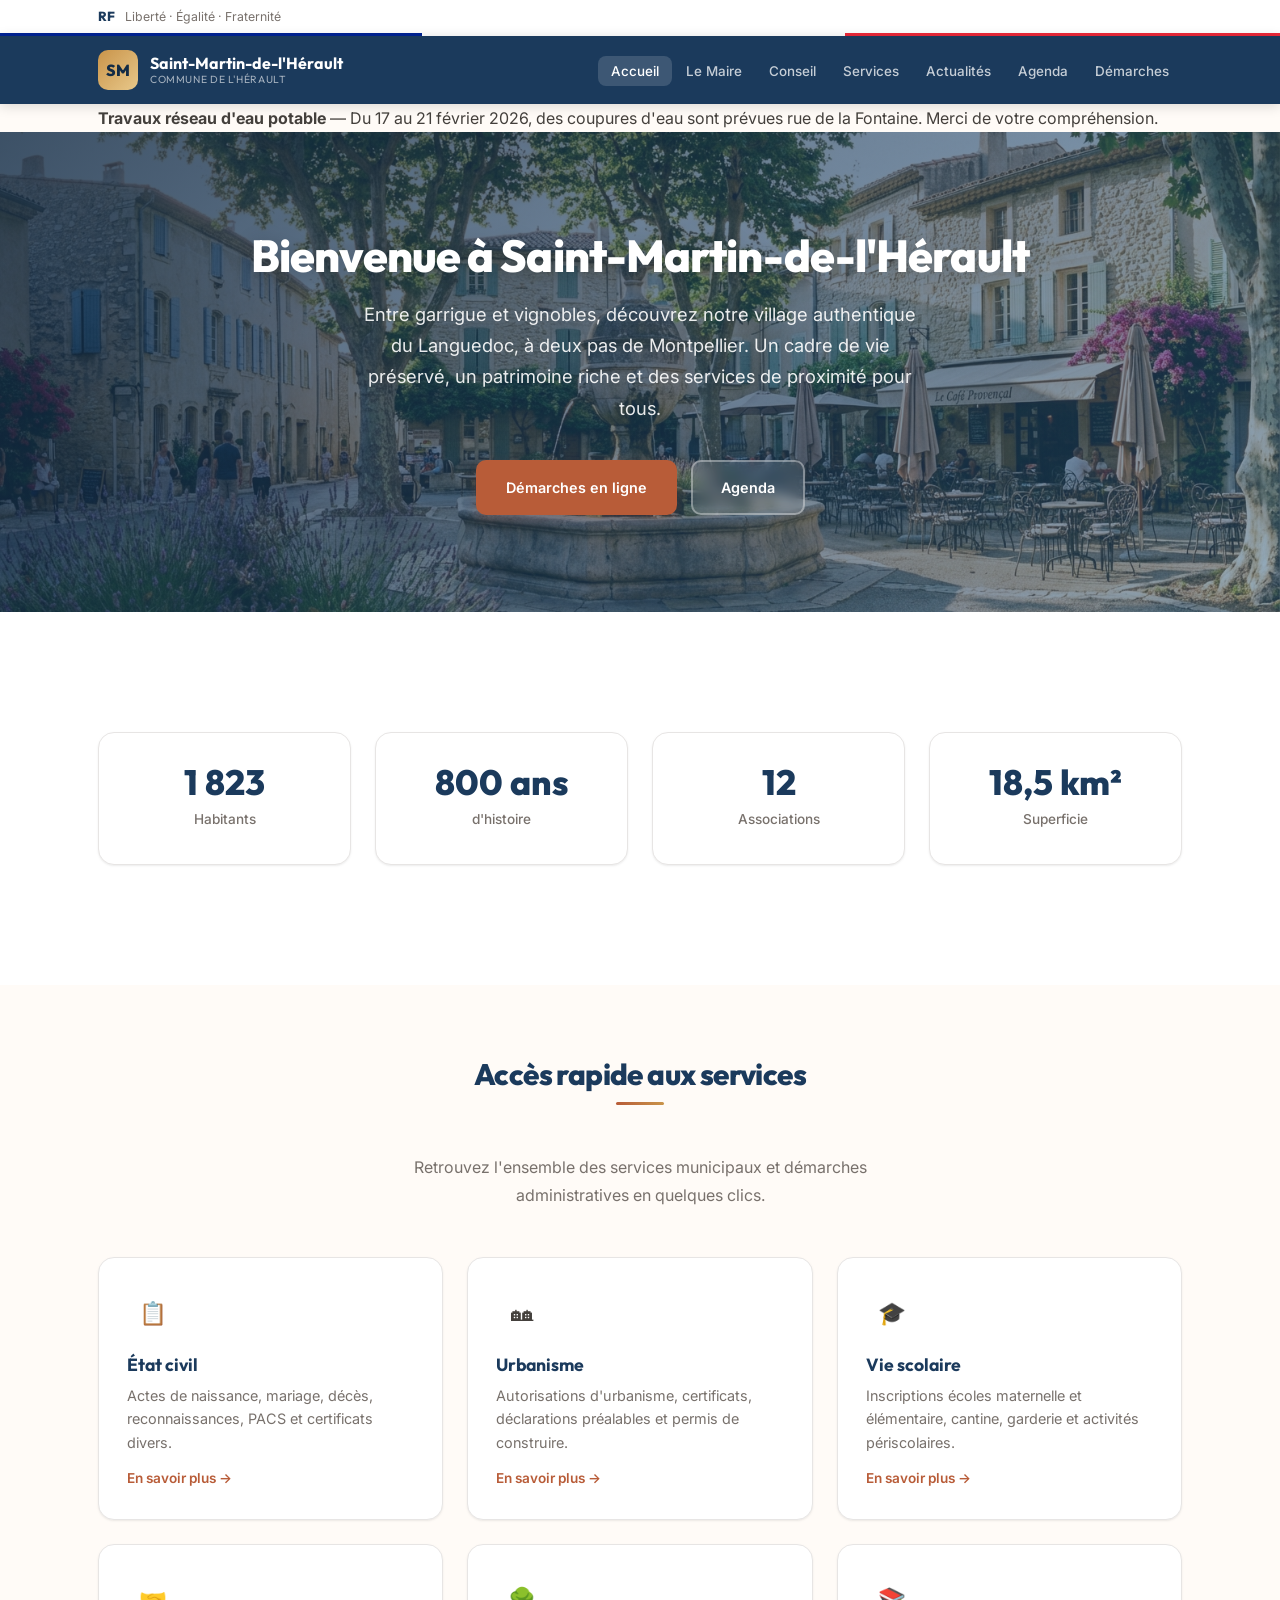
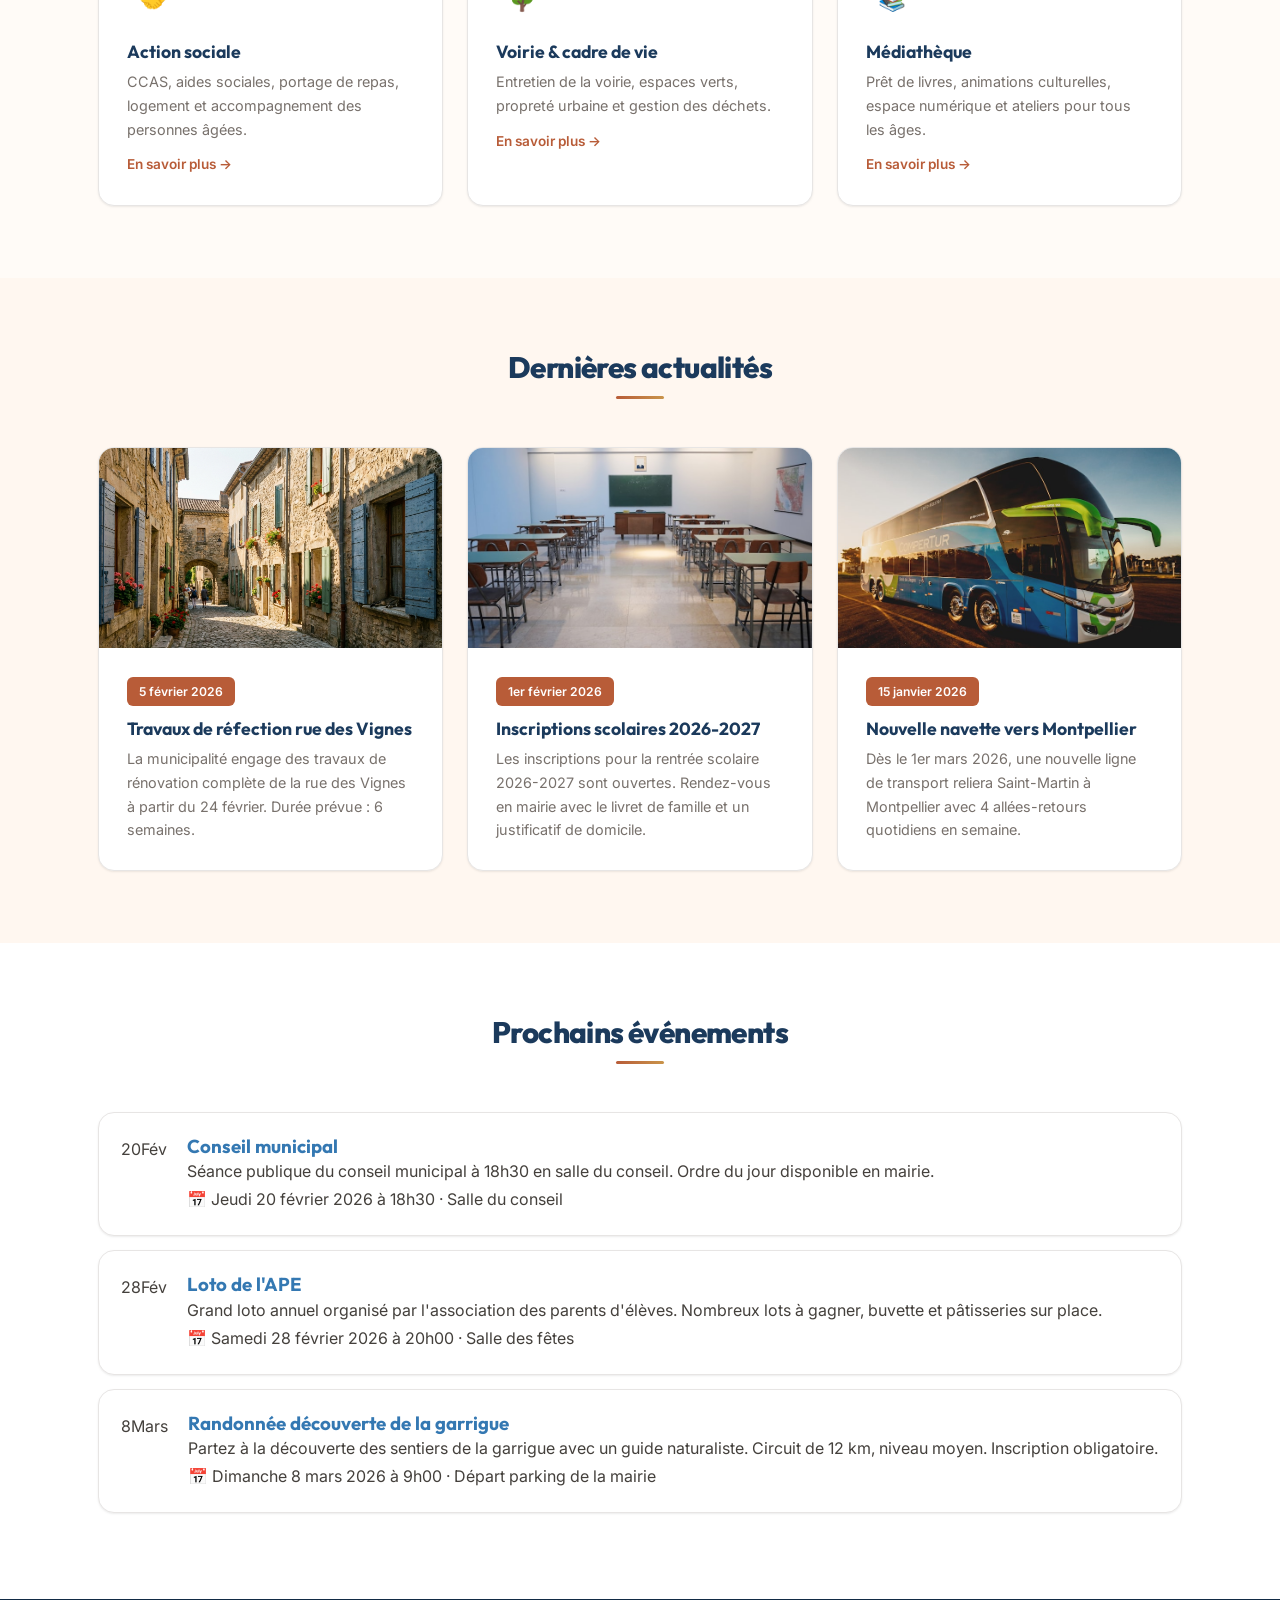
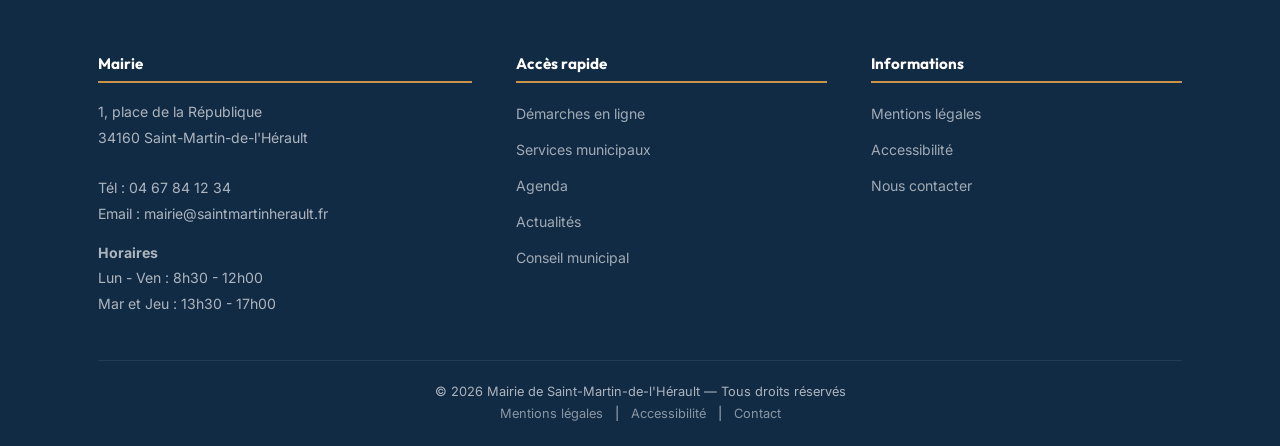
==== commit 3c8ef856: "Replace Unsplash URLs with local ./images/ paths - index.html" ====
--- a/index.html
+++ b/index.html
@@ -1 +1 @@
-<!DOCTYPE html><html lang="fr"><head><meta charset="UTF-8"><meta name="viewport" content="width=device-width, initial-scale=1.0"><title>Mairie de Saint-Martin-de-l'H&eacute;rault &mdash; Site officiel</title><link rel="stylesheet" href="styles.css"></head><body><a href="#contenu" class="skip-link">Aller au contenu principal</a><div class="bandeau-rf"><div class="container"><span class="rf-logo">RF</span> <span class="rf-devise">Libert&eacute; &middot; &Eacute;galit&eacute; &middot; Fraternit&eacute;</span></div></div><header class="site-header" role="banner"><div class="header-main"><div class="site-identity"><div class="blason">SM</div><h1>Saint-Martin-de-l'H&eacute;rault<small>Commune de l'H&eacute;rault</small></h1></div><button class="nav-toggle" aria-label="Menu" aria-expanded="false">&#9776;</button><nav class="nav-main" role="navigation" aria-label="Navigation principale"><ul><li><a href="index.html">Accueil</a></li><li><a href="mot-du-maire.html">Le Maire</a></li><li><a href="conseil-municipal.html">Conseil</a></li><li><a href="services.html">Services</a></li><li><a href="actualites.html">Actualit&eacute;s</a></li><li><a href="agenda.html">Agenda</a></li><li><a href="demarches.html">D&eacute;marches</a></li></ul></nav></div></header><main id="contenu"><div class="alert"><div class="container"><strong>Travaux r&eacute;seau d'eau potable</strong> &mdash; Du 17 au 21 f&eacute;vrier 2026, des coupures d'eau sont pr&eacute;vues rue de la Fontaine. Merci de votre compr&eacute;hension.</div></div><section class="hero"><div class="hero-bg" style="background-image:url('https://images.unsplash.com/photo-1583425423320-3a891f5e8498?w=1400&q=80')"></div><div class="hero-content"><div class="container"><h2>Bienvenue &agrave; Saint-Martin-de-l'H&eacute;rault</h2><p>Entre garrigue et vignobles, d&eacute;couvrez notre village authentique du Languedoc, &agrave; deux pas de Montpellier. Un cadre de vie pr&eacute;serv&eacute;, un patrimoine riche et des services de proximit&eacute; pour tous.</p><div class="hero-buttons"><a href="demarches.html" class="btn btn-primary">D&eacute;marches en ligne</a><a href="agenda.html" class="btn btn-outline">Agenda</a></div></div></div></section><section class="section section-alt"><div class="container"><div class="stats-row"><div class="stat-item"><div class="stat-number">1 823</div><div class="stat-label">Habitants</div></div><div class="stat-item"><div class="stat-number">800 ans</div><div class="stat-label">d'histoire</div></div><div class="stat-item"><div class="stat-number">12</div><div class="stat-label">Associations</div></div><div class="stat-item"><div class="stat-number">18,5 km&sup2;</div><div class="stat-label">Superficie</div></div></div></div></section><section class="section"><div class="container"><h2 class="section-title">Acc&egrave;s rapide aux services</h2><hr class="section-divider"><p class="section-subtitle">Retrouvez l'ensemble des services municipaux et d&eacute;marches administratives en quelques clics.</p><div class="cards-grid"><div class="card"><div class="card-body"><div class="card-icon color-blue">&#128203;</div><h3>&Eacute;tat civil</h3><p>Actes de naissance, mariage, d&eacute;c&egrave;s, reconnaissances, PACS et certificats divers.</p><a href="services.html#etat-civil" class="card-link">En savoir plus &rarr;</a></div></div><div class="card"><div class="card-body"><div class="card-icon color-warm">&#127960;</div><h3>Urbanisme</h3><p>Autorisations d'urbanisme, certificats, d&eacute;clarations pr&eacute;alables et permis de construire.</p><a href="services.html#urbanisme" class="card-link">En savoir plus &rarr;</a></div></div><div class="card"><div class="card-body"><div class="card-icon color-ocre">&#127891;</div><h3>Vie scolaire</h3><p>Inscriptions &eacute;coles maternelle et &eacute;l&eacute;mentaire, cantine, garderie et activit&eacute;s p&eacute;riscolaires.</p><a href="services.html#scolaire" class="card-link">En savoir plus &rarr;</a></div></div><div class="card"><div class="card-body"><div class="card-icon color-olive">&#129309;</div><h3>Action sociale</h3><p>CCAS, aides sociales, portage de repas, logement et accompagnement des personnes &acirc;g&eacute;es.</p><a href="services.html#social" class="card-link">En savoir plus &rarr;</a></div></div><div class="card"><div class="card-body"><div class="card-icon color-blue">&#127795;</div><h3>Voirie &amp; cadre de vie</h3><p>Entretien de la voirie, espaces verts, propret&eacute; urbaine et gestion des d&eacute;chets.</p><a href="services.html#voirie" class="card-link">En savoir plus &rarr;</a></div></div><div class="card"><div class="card-body"><div class="card-icon color-warm">&#128218;</div><h3>M&eacute;diath&egrave;que</h3><p>Pr&ecirc;t de livres, animations culturelles, espace num&eacute;rique et ateliers pour tous les &acirc;ges.</p><a href="services.html#mediatheque" class="card-link">En savoir plus &rarr;</a></div></div></div></div></section><section class="section section-warm"><div class="container"><h2 class="section-title">Derni&egrave;res actualit&eacute;s</h2><hr class="section-divider"><div class="cards-grid"><div class="card actu-card"><div class="actu-img"><img src="https://images.unsplash.com/photo-1542820229-9694e2ea5f2c?w=800&q=80" alt="Travaux de voirie" loading="lazy"></div><div class="card-body"><span class="actu-date">5 f&eacute;vrier 2026</span><h3><a href="actualites.html#travaux-vignes">Travaux de r&eacute;fection rue des Vignes</a></h3><p>La municipalit&eacute; engage des travaux de r&eacute;novation compl&egrave;te de la rue des Vignes &agrave; partir du 24 f&eacute;vrier. Dur&eacute;e pr&eacute;vue&nbsp;: 6 semaines.</p></div></div><div class="card actu-card"><div class="actu-img"><img src="https://images.unsplash.com/photo-1580582932707-520aed937b7b?w=800&q=80" alt="&Eacute;cole" loading="lazy"></div><div class="card-body"><span class="actu-date">1er f&eacute;vrier 2026</span><h3><a href="actualites.html#inscriptions-scolaires">Inscriptions scolaires 2026-2027</a></h3><p>Les inscriptions pour la rentr&eacute;e scolaire 2026-2027 sont ouvertes. Rendez-vous en mairie avec le livret de famille et un justificatif de domicile.</p></div></div><div class="card actu-card"><div class="actu-img"><img src="https://images.unsplash.com/photo-1570125909232-eb263c188f7e?w=800&q=80" alt="Transport en commun" loading="lazy"></div><div class="card-body"><span class="actu-date">15 janvier 2026</span><h3><a href="actualites.html#navette-montpellier">Nouvelle navette vers Montpellier</a></h3><p>D&egrave;s le 1er mars 2026, une nouvelle ligne de transport reliera Saint-Martin &agrave; Montpellier avec 4 all&eacute;es-retours quotidiens en semaine.</p></div></div></div></div></section><section class="section section-alt"><div class="container"><h2 class="section-title">Prochains &eacute;v&eacute;nements</h2><hr class="section-divider"><div class="agenda-item"><div class="agenda-date"><span class="agenda-day">20</span><span class="agenda-month">F&eacute;v</span></div><div class="agenda-details"><h3><a href="agenda.html#conseil-20fev">Conseil municipal</a></h3><p>S&eacute;ance publique du conseil municipal &agrave; 18h30 en salle du conseil. Ordre du jour disponible en mairie.</p><p class="agenda-meta">&#128197; Jeudi 20 f&eacute;vrier 2026 &agrave; 18h30 &middot; Salle du conseil</p></div></div><div class="agenda-item"><div class="agenda-date"><span class="agenda-day">28</span><span class="agenda-month">F&eacute;v</span></div><div class="agenda-details"><h3><a href="agenda.html#loto-28fev">Loto de l'APE</a></h3><p>Grand loto annuel organis&eacute; par l'association des parents d'&eacute;l&egrave;ves. Nombreux lots &agrave; gagner, buvette et p&acirc;tisseries sur place.</p><p class="agenda-meta">&#128197; Samedi 28 f&eacute;vrier 2026 &agrave; 20h00 &middot; Salle des f&ecirc;tes</p></div></div><div class="agenda-item"><div class="agenda-date"><span class="agenda-day">8</span><span class="agenda-month">Mars</span></div><div class="agenda-details"><h3><a href="agenda.html#rando-8mars">Randonn&eacute;e d&eacute;couverte de la garrigue</a></h3><p>Partez &agrave; la d&eacute;couverte des sentiers de la garrigue avec un guide naturaliste. Circuit de 12 km, niveau moyen. Inscription obligatoire.</p><p class="agenda-meta">&#128197; Dimanche 8 mars 2026 &agrave; 9h00 &middot; D&eacute;part parking de la mairie</p></div></div></div></section></main><footer class="site-footer" role="contentinfo"><div class="container"><div class="footer-grid"><div class="footer-col"><h4>Mairie</h4><p>1, place de la R&eacute;publique<br>34160 Saint-Martin-de-l'H&eacute;rault<br><br>T&eacute;l&nbsp;: 04 67 84 12 34<br>Email&nbsp;: mairie@saintmartinherault.fr</p><p style="margin-top:14px"><strong>Horaires</strong><br>Lun - Ven&nbsp;: 8h30 - 12h00<br>Mar et Jeu&nbsp;: 13h30 - 17h00</p></div><div class="footer-col"><h4>Acc&egrave;s rapide</h4><ul><li><a href="demarches.html">D&eacute;marches en ligne</a></li><li><a href="services.html">Services municipaux</a></li><li><a href="agenda.html">Agenda</a></li><li><a href="actualites.html">Actualit&eacute;s</a></li><li><a href="conseil-municipal.html">Conseil municipal</a></li></ul></div><div class="footer-col"><h4>Informations</h4><ul><li><a href="mentions-legales.html">Mentions l&eacute;gales</a></li><li><a href="accessibilite.html">Accessibilit&eacute;</a></li><li><a href="demarches.html#contact">Nous contacter</a></li></ul></div></div><div class="footer-bottom"><p>&copy; 2026 Mairie de Saint-Martin-de-l'H&eacute;rault &mdash; Tous droits r&eacute;serv&eacute;s</p><p><a href="mentions-legales.html">Mentions l&eacute;gales</a> | <a href="accessibilite.html">Accessibilit&eacute;</a> | <a href="demarches.html#contact">Contact</a></p></div></div></footer><script src="main.js"></script></body></html>+<!DOCTYPE html><html lang="fr"><head><meta charset="UTF-8"><meta name="viewport" content="width=device-width, initial-scale=1.0"><title>Mairie de Saint-Martin-de-l'H&eacute;rault &mdash; Site officiel</title><link rel="stylesheet" href="styles.css"></head><body><a href="#contenu" class="skip-link">Aller au contenu principal</a><div class="bandeau-rf"><div class="container"><span class="rf-logo">RF</span> <span class="rf-devise">Libert&eacute; &middot; &Eacute;galit&eacute; &middot; Fraternit&eacute;</span></div></div><header class="site-header" role="banner"><div class="header-main"><div class="site-identity"><div class="blason">SM</div><h1>Saint-Martin-de-l'H&eacute;rault<small>Commune de l'H&eacute;rault</small></h1></div><button class="nav-toggle" aria-label="Menu" aria-expanded="false">&#9776;</button><nav class="nav-main" role="navigation" aria-label="Navigation principale"><ul><li><a href="index.html">Accueil</a></li><li><a href="mot-du-maire.html">Le Maire</a></li><li><a href="conseil-municipal.html">Conseil</a></li><li><a href="services.html">Services</a></li><li><a href="actualites.html">Actualit&eacute;s</a></li><li><a href="agenda.html">Agenda</a></li><li><a href="demarches.html">D&eacute;marches</a></li></ul></nav></div></header><main id="contenu"><div class="alert"><div class="container"><strong>Travaux r&eacute;seau d'eau potable</strong> &mdash; Du 17 au 21 f&eacute;vrier 2026, des coupures d'eau sont pr&eacute;vues rue de la Fontaine. Merci de votre compr&eacute;hension.</div></div><section class="hero"><div class="hero-bg" style="background-image:url('./images/hero-village.jpg')"></div><div class="hero-content"><div class="container"><h2>Bienvenue &agrave; Saint-Martin-de-l'H&eacute;rault</h2><p>Entre garrigue et vignobles, d&eacute;couvrez notre village authentique du Languedoc, &agrave; deux pas de Montpellier. Un cadre de vie pr&eacute;serv&eacute;, un patrimoine riche et des services de proximit&eacute; pour tous.</p><div class="hero-buttons"><a href="demarches.html" class="btn btn-primary">D&eacute;marches en ligne</a><a href="agenda.html" class="btn btn-outline">Agenda</a></div></div></div></section><section class="section section-alt"><div class="container"><div class="stats-row"><div class="stat-item"><div class="stat-number">1 823</div><div class="stat-label">Habitants</div></div><div class="stat-item"><div class="stat-number">800 ans</div><div class="stat-label">d'histoire</div></div><div class="stat-item"><div class="stat-number">12</div><div class="stat-label">Associations</div></div><div class="stat-item"><div class="stat-number">18,5 km&sup2;</div><div class="stat-label">Superficie</div></div></div></div></section><section class="section"><div class="container"><h2 class="section-title">Acc&egrave;s rapide aux services</h2><hr class="section-divider"><p class="section-subtitle">Retrouvez l'ensemble des services municipaux et d&eacute;marches administratives en quelques clics.</p><div class="cards-grid"><div class="card"><div class="card-body"><div class="card-icon color-blue">&#128203;</div><h3>&Eacute;tat civil</h3><p>Actes de naissance, mariage, d&eacute;c&egrave;s, reconnaissances, PACS et certificats divers.</p><a href="services.html#etat-civil" class="card-link">En savoir plus &rarr;</a></div></div><div class="card"><div class="card-body"><div class="card-icon color-warm">&#127960;</div><h3>Urbanisme</h3><p>Autorisations d'urbanisme, certificats, d&eacute;clarations pr&eacute;alables et permis de construire.</p><a href="services.html#urbanisme" class="card-link">En savoir plus &rarr;</a></div></div><div class="card"><div class="card-body"><div class="card-icon color-ocre">&#127891;</div><h3>Vie scolaire</h3><p>Inscriptions &eacute;coles maternelle et &eacute;l&eacute;mentaire, cantine, garderie et activit&eacute;s p&eacute;riscolaires.</p><a href="services.html#scolaire" class="card-link">En savoir plus &rarr;</a></div></div><div class="card"><div class="card-body"><div class="card-icon color-olive">&#129309;</div><h3>Action sociale</h3><p>CCAS, aides sociales, portage de repas, logement et accompagnement des personnes &acirc;g&eacute;es.</p><a href="services.html#social" class="card-link">En savoir plus &rarr;</a></div></div><div class="card"><div class="card-body"><div class="card-icon color-blue">&#127795;</div><h3>Voirie &amp; cadre de vie</h3><p>Entretien de la voirie, espaces verts, propret&eacute; urbaine et gestion des d&eacute;chets.</p><a href="services.html#voirie" class="card-link">En savoir plus &rarr;</a></div></div><div class="card"><div class="card-body"><div class="card-icon color-warm">&#128218;</div><h3>M&eacute;diath&egrave;que</h3><p>Pr&ecirc;t de livres, animations culturelles, espace num&eacute;rique et ateliers pour tous les &acirc;ges.</p><a href="services.html#mediatheque" class="card-link">En savoir plus &rarr;</a></div></div></div></div></section><section class="section section-warm"><div class="container"><h2 class="section-title">Derni&egrave;res actualit&eacute;s</h2><hr class="section-divider"><div class="cards-grid"><div class="card actu-card"><div class="actu-img"><img src="./images/rue-village.jpg" alt="Travaux de voirie" loading="lazy"></div><div class="card-body"><span class="actu-date">5 f&eacute;vrier 2026</span><h3><a href="actualites.html#travaux-vignes">Travaux de r&eacute;fection rue des Vignes</a></h3><p>La municipalit&eacute; engage des travaux de r&eacute;novation compl&egrave;te de la rue des Vignes &agrave; partir du 24 f&eacute;vrier. Dur&eacute;e pr&eacute;vue&nbsp;: 6 semaines.</p></div></div><div class="card actu-card"><div class="actu-img"><img src="./images/ecole.jpg" alt="&Eacute;cole" loading="lazy"></div><div class="card-body"><span class="actu-date">1er f&eacute;vrier 2026</span><h3><a href="actualites.html#inscriptions-scolaires">Inscriptions scolaires 2026-2027</a></h3><p>Les inscriptions pour la rentr&eacute;e scolaire 2026-2027 sont ouvertes. Rendez-vous en mairie avec le livret de famille et un justificatif de domicile.</p></div></div><div class="card actu-card"><div class="actu-img"><img src="./images/navette.jpg" alt="Transport en commun" loading="lazy"></div><div class="card-body"><span class="actu-date">15 janvier 2026</span><h3><a href="actualites.html#navette-montpellier">Nouvelle navette vers Montpellier</a></h3><p>D&egrave;s le 1er mars 2026, une nouvelle ligne de transport reliera Saint-Martin &agrave; Montpellier avec 4 all&eacute;es-retours quotidiens en semaine.</p></div></div></div></div></section><section class="section section-alt"><div class="container"><h2 class="section-title">Prochains &eacute;v&eacute;nements</h2><hr class="section-divider"><div class="agenda-item"><div class="agenda-date"><span class="agenda-day">20</span><span class="agenda-month">F&eacute;v</span></div><div class="agenda-details"><h3><a href="agenda.html#conseil-20fev">Conseil municipal</a></h3><p>S&eacute;ance publique du conseil municipal &agrave; 18h30 en salle du conseil. Ordre du jour disponible en mairie.</p><p class="agenda-meta">&#128197; Jeudi 20 f&eacute;vrier 2026 &agrave; 18h30 &middot; Salle du conseil</p></div></div><div class="agenda-item"><div class="agenda-date"><span class="agenda-day">28</span><span class="agenda-month">F&eacute;v</span></div><div class="agenda-details"><h3><a href="agenda.html#loto-28fev">Loto de l'APE</a></h3><p>Grand loto annuel organis&eacute; par l'association des parents d'&eacute;l&egrave;ves. Nombreux lots &agrave; gagner, buvette et p&acirc;tisseries sur place.</p><p class="agenda-meta">&#128197; Samedi 28 f&eacute;vrier 2026 &agrave; 20h00 &middot; Salle des f&ecirc;tes</p></div></div><div class="agenda-item"><div class="agenda-date"><span class="agenda-day">8</span><span class="agenda-month">Mars</span></div><div class="agenda-details"><h3><a href="agenda.html#rando-8mars">Randonn&eacute;e d&eacute;couverte de la garrigue</a></h3><p>Partez &agrave; la d&eacute;couverte des sentiers de la garrigue avec un guide naturaliste. Circuit de 12 km, niveau moyen. Inscription obligatoire.</p><p class="agenda-meta">&#128197; Dimanche 8 mars 2026 &agrave; 9h00 &middot; D&eacute;part parking de la mairie</p></div></div></div></section></main><footer class="site-footer" role="contentinfo"><div class="container"><div class="footer-grid"><div class="footer-col"><h4>Mairie</h4><p>1, place de la R&eacute;publique<br>34160 Saint-Martin-de-l'H&eacute;rault<br><br>T&eacute;l&nbsp;: 04 67 84 12 34<br>Email&nbsp;: mairie@saintmartinherault.fr</p><p style="margin-top:14px"><strong>Horaires</strong><br>Lun - Ven&nbsp;: 8h30 - 12h00<br>Mar et Jeu&nbsp;: 13h30 - 17h00</p></div><div class="footer-col"><h4>Acc&egrave;s rapide</h4><ul><li><a href="demarches.html">D&eacute;marches en ligne</a></li><li><a href="services.html">Services municipaux</a></li><li><a href="agenda.html">Agenda</a></li><li><a href="actualites.html">Actualit&eacute;s</a></li><li><a href="conseil-municipal.html">Conseil municipal</a></li></ul></div><div class="footer-col"><h4>Informations</h4><ul><li><a href="mentions-legales.html">Mentions l&eacute;gales</a></li><li><a href="accessibilite.html">Accessibilit&eacute;</a></li><li><a href="demarches.html#contact">Nous contacter</a></li></ul></div></div><div class="footer-bottom"><p>&copy; 2026 Mairie de Saint-Martin-de-l'H&eacute;rault &mdash; Tous droits r&eacute;serv&eacute;s</p><p><a href="mentions-legales.html">Mentions l&eacute;gales</a> | <a href="accessibilite.html">Accessibilit&eacute;</a> | <a href="demarches.html#contact">Contact</a></p></div></div></footer><script src="main.js"></script></body></html>
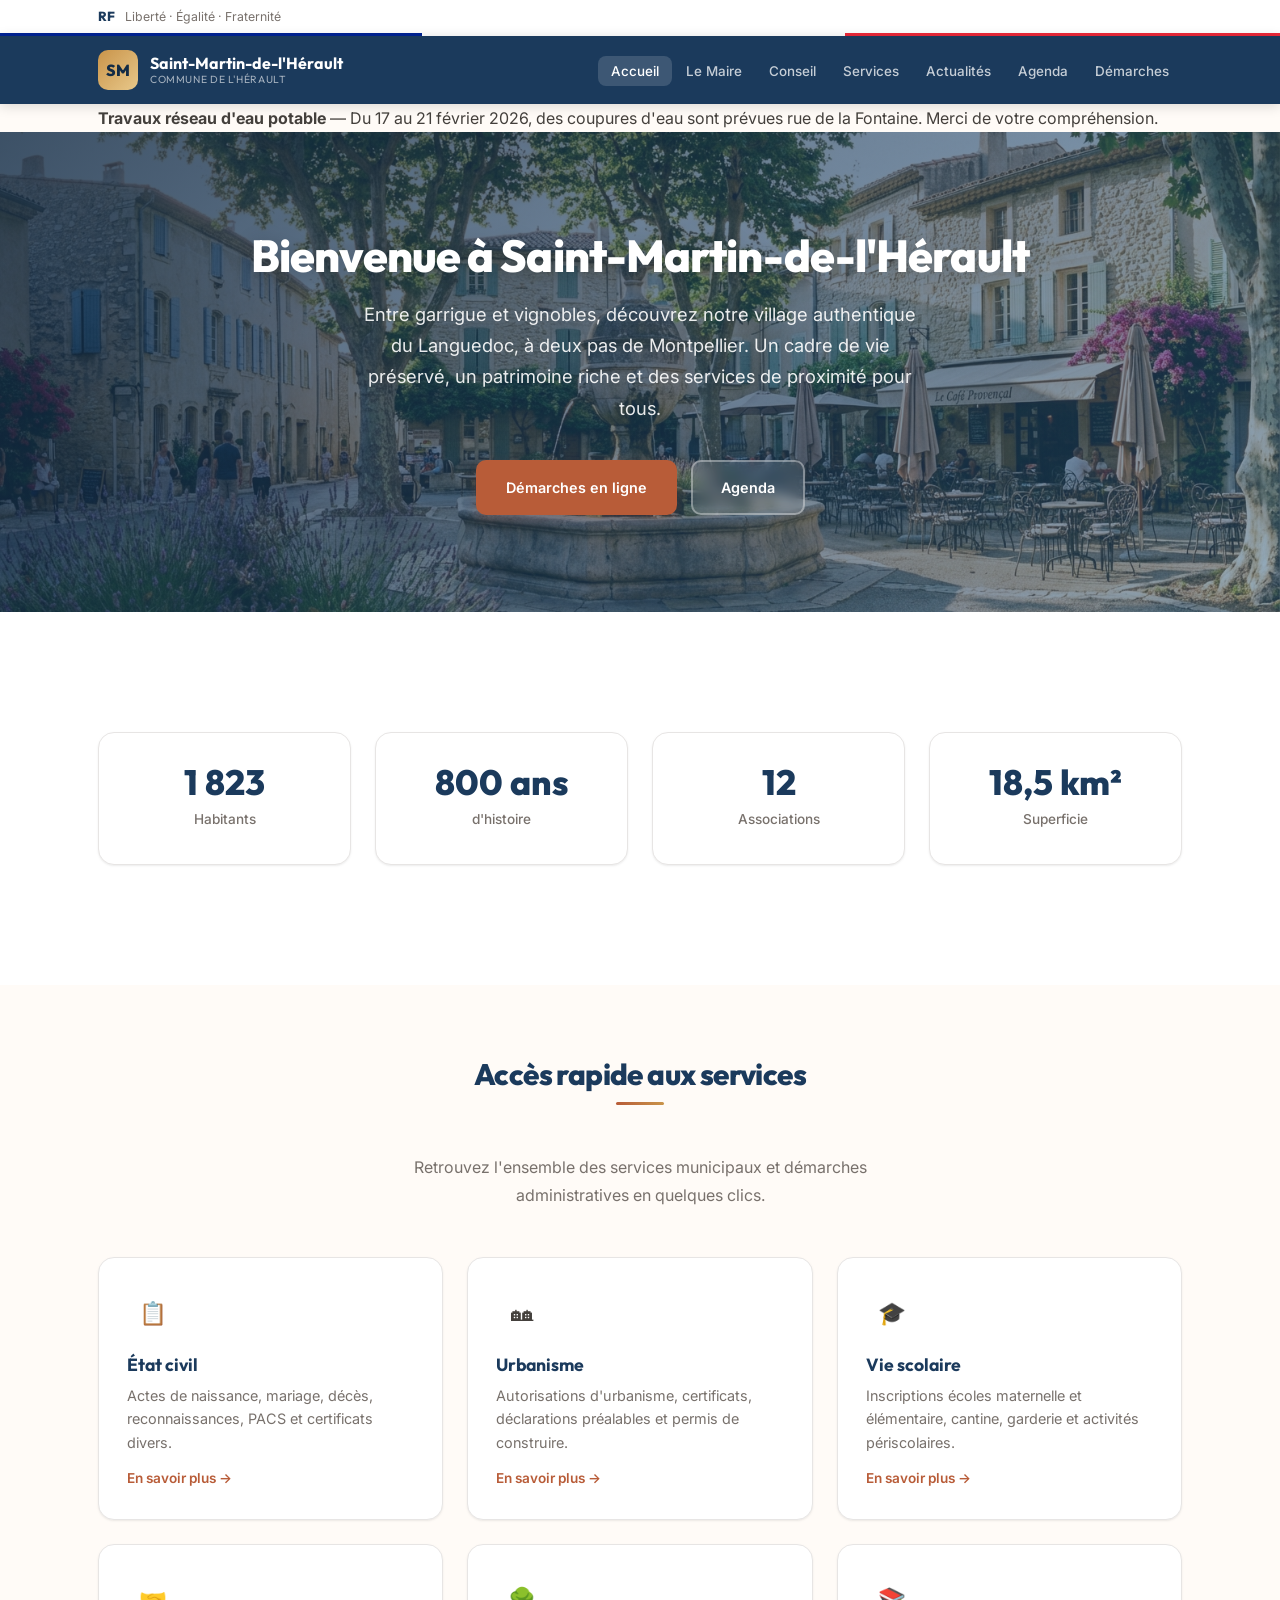
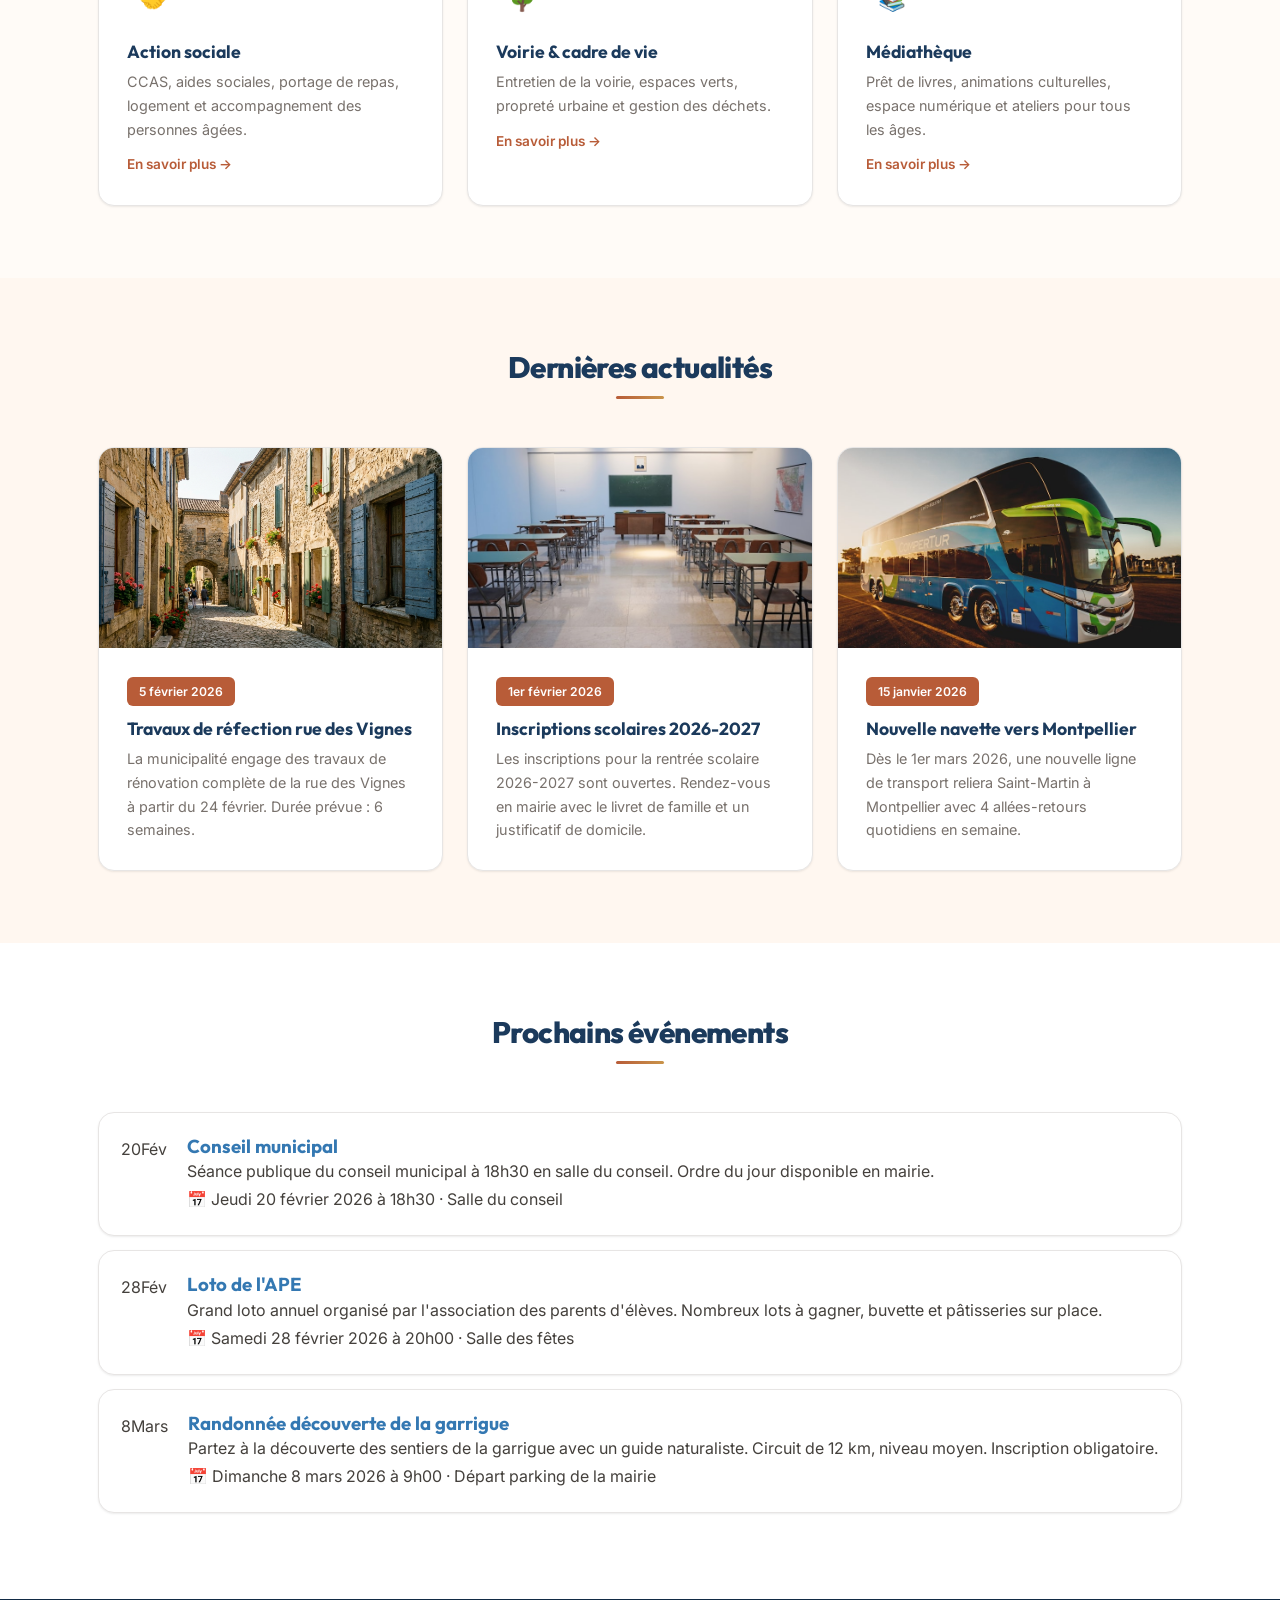
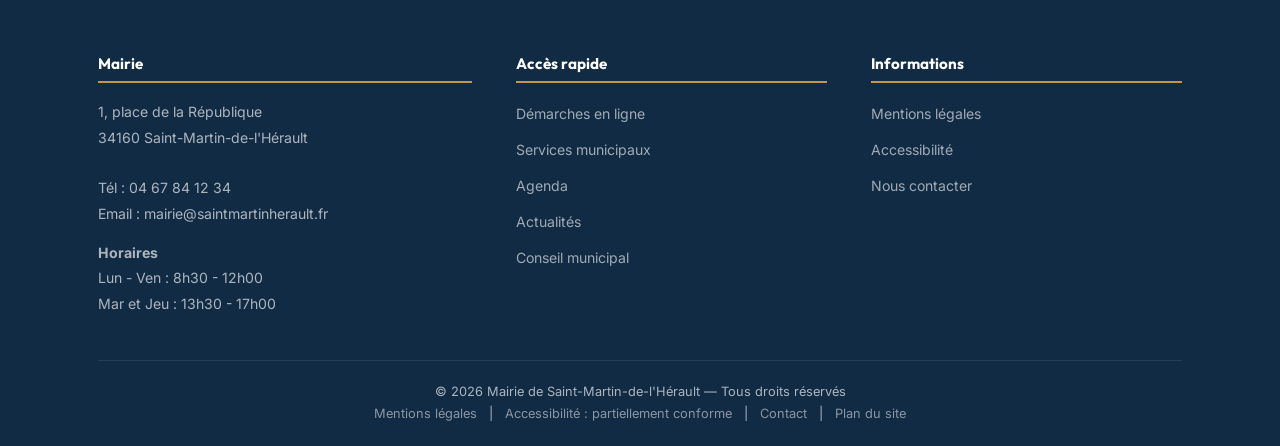
==== commit bf346935: "a11y: aria-current, lien accessibilité conforme, sitemap dans footer" ====
--- a/index.html
+++ b/index.html
@@ -1 +1 @@
-<!DOCTYPE html><html lang="fr"><head><meta charset="UTF-8"><meta name="viewport" content="width=device-width, initial-scale=1.0"><title>Mairie de Saint-Martin-de-l'H&eacute;rault &mdash; Site officiel</title><link rel="stylesheet" href="styles.css"></head><body><a href="#contenu" class="skip-link">Aller au contenu principal</a><div class="bandeau-rf"><div class="container"><span class="rf-logo">RF</span> <span class="rf-devise">Libert&eacute; &middot; &Eacute;galit&eacute; &middot; Fraternit&eacute;</span></div></div><header class="site-header" role="banner"><div class="header-main"><div class="site-identity"><div class="blason">SM</div><h1>Saint-Martin-de-l'H&eacute;rault<small>Commune de l'H&eacute;rault</small></h1></div><button class="nav-toggle" aria-label="Menu" aria-expanded="false">&#9776;</button><nav class="nav-main" role="navigation" aria-label="Navigation principale"><ul><li><a href="index.html">Accueil</a></li><li><a href="mot-du-maire.html">Le Maire</a></li><li><a href="conseil-municipal.html">Conseil</a></li><li><a href="services.html">Services</a></li><li><a href="actualites.html">Actualit&eacute;s</a></li><li><a href="agenda.html">Agenda</a></li><li><a href="demarches.html">D&eacute;marches</a></li></ul></nav></div></header><main id="contenu"><div class="alert"><div class="container"><strong>Travaux r&eacute;seau d'eau potable</strong> &mdash; Du 17 au 21 f&eacute;vrier 2026, des coupures d'eau sont pr&eacute;vues rue de la Fontaine. Merci de votre compr&eacute;hension.</div></div><section class="hero"><div class="hero-bg" style="background-image:url('./images/hero-village.jpg')"></div><div class="hero-content"><div class="container"><h2>Bienvenue &agrave; Saint-Martin-de-l'H&eacute;rault</h2><p>Entre garrigue et vignobles, d&eacute;couvrez notre village authentique du Languedoc, &agrave; deux pas de Montpellier. Un cadre de vie pr&eacute;serv&eacute;, un patrimoine riche et des services de proximit&eacute; pour tous.</p><div class="hero-buttons"><a href="demarches.html" class="btn btn-primary">D&eacute;marches en ligne</a><a href="agenda.html" class="btn btn-outline">Agenda</a></div></div></div></section><section class="section section-alt"><div class="container"><div class="stats-row"><div class="stat-item"><div class="stat-number">1 823</div><div class="stat-label">Habitants</div></div><div class="stat-item"><div class="stat-number">800 ans</div><div class="stat-label">d'histoire</div></div><div class="stat-item"><div class="stat-number">12</div><div class="stat-label">Associations</div></div><div class="stat-item"><div class="stat-number">18,5 km&sup2;</div><div class="stat-label">Superficie</div></div></div></div></section><section class="section"><div class="container"><h2 class="section-title">Acc&egrave;s rapide aux services</h2><hr class="section-divider"><p class="section-subtitle">Retrouvez l'ensemble des services municipaux et d&eacute;marches administratives en quelques clics.</p><div class="cards-grid"><div class="card"><div class="card-body"><div class="card-icon color-blue">&#128203;</div><h3>&Eacute;tat civil</h3><p>Actes de naissance, mariage, d&eacute;c&egrave;s, reconnaissances, PACS et certificats divers.</p><a href="services.html#etat-civil" class="card-link">En savoir plus &rarr;</a></div></div><div class="card"><div class="card-body"><div class="card-icon color-warm">&#127960;</div><h3>Urbanisme</h3><p>Autorisations d'urbanisme, certificats, d&eacute;clarations pr&eacute;alables et permis de construire.</p><a href="services.html#urbanisme" class="card-link">En savoir plus &rarr;</a></div></div><div class="card"><div class="card-body"><div class="card-icon color-ocre">&#127891;</div><h3>Vie scolaire</h3><p>Inscriptions &eacute;coles maternelle et &eacute;l&eacute;mentaire, cantine, garderie et activit&eacute;s p&eacute;riscolaires.</p><a href="services.html#scolaire" class="card-link">En savoir plus &rarr;</a></div></div><div class="card"><div class="card-body"><div class="card-icon color-olive">&#129309;</div><h3>Action sociale</h3><p>CCAS, aides sociales, portage de repas, logement et accompagnement des personnes &acirc;g&eacute;es.</p><a href="services.html#social" class="card-link">En savoir plus &rarr;</a></div></div><div class="card"><div class="card-body"><div class="card-icon color-blue">&#127795;</div><h3>Voirie &amp; cadre de vie</h3><p>Entretien de la voirie, espaces verts, propret&eacute; urbaine et gestion des d&eacute;chets.</p><a href="services.html#voirie" class="card-link">En savoir plus &rarr;</a></div></div><div class="card"><div class="card-body"><div class="card-icon color-warm">&#128218;</div><h3>M&eacute;diath&egrave;que</h3><p>Pr&ecirc;t de livres, animations culturelles, espace num&eacute;rique et ateliers pour tous les &acirc;ges.</p><a href="services.html#mediatheque" class="card-link">En savoir plus &rarr;</a></div></div></div></div></section><section class="section section-warm"><div class="container"><h2 class="section-title">Derni&egrave;res actualit&eacute;s</h2><hr class="section-divider"><div class="cards-grid"><div class="card actu-card"><div class="actu-img"><img src="./images/rue-village.jpg" alt="Travaux de voirie" loading="lazy"></div><div class="card-body"><span class="actu-date">5 f&eacute;vrier 2026</span><h3><a href="actualites.html#travaux-vignes">Travaux de r&eacute;fection rue des Vignes</a></h3><p>La municipalit&eacute; engage des travaux de r&eacute;novation compl&egrave;te de la rue des Vignes &agrave; partir du 24 f&eacute;vrier. Dur&eacute;e pr&eacute;vue&nbsp;: 6 semaines.</p></div></div><div class="card actu-card"><div class="actu-img"><img src="./images/ecole.jpg" alt="&Eacute;cole" loading="lazy"></div><div class="card-body"><span class="actu-date">1er f&eacute;vrier 2026</span><h3><a href="actualites.html#inscriptions-scolaires">Inscriptions scolaires 2026-2027</a></h3><p>Les inscriptions pour la rentr&eacute;e scolaire 2026-2027 sont ouvertes. Rendez-vous en mairie avec le livret de famille et un justificatif de domicile.</p></div></div><div class="card actu-card"><div class="actu-img"><img src="./images/navette.jpg" alt="Transport en commun" loading="lazy"></div><div class="card-body"><span class="actu-date">15 janvier 2026</span><h3><a href="actualites.html#navette-montpellier">Nouvelle navette vers Montpellier</a></h3><p>D&egrave;s le 1er mars 2026, une nouvelle ligne de transport reliera Saint-Martin &agrave; Montpellier avec 4 all&eacute;es-retours quotidiens en semaine.</p></div></div></div></div></section><section class="section section-alt"><div class="container"><h2 class="section-title">Prochains &eacute;v&eacute;nements</h2><hr class="section-divider"><div class="agenda-item"><div class="agenda-date"><span class="agenda-day">20</span><span class="agenda-month">F&eacute;v</span></div><div class="agenda-details"><h3><a href="agenda.html#conseil-20fev">Conseil municipal</a></h3><p>S&eacute;ance publique du conseil municipal &agrave; 18h30 en salle du conseil. Ordre du jour disponible en mairie.</p><p class="agenda-meta">&#128197; Jeudi 20 f&eacute;vrier 2026 &agrave; 18h30 &middot; Salle du conseil</p></div></div><div class="agenda-item"><div class="agenda-date"><span class="agenda-day">28</span><span class="agenda-month">F&eacute;v</span></div><div class="agenda-details"><h3><a href="agenda.html#loto-28fev">Loto de l'APE</a></h3><p>Grand loto annuel organis&eacute; par l'association des parents d'&eacute;l&egrave;ves. Nombreux lots &agrave; gagner, buvette et p&acirc;tisseries sur place.</p><p class="agenda-meta">&#128197; Samedi 28 f&eacute;vrier 2026 &agrave; 20h00 &middot; Salle des f&ecirc;tes</p></div></div><div class="agenda-item"><div class="agenda-date"><span class="agenda-day">8</span><span class="agenda-month">Mars</span></div><div class="agenda-details"><h3><a href="agenda.html#rando-8mars">Randonn&eacute;e d&eacute;couverte de la garrigue</a></h3><p>Partez &agrave; la d&eacute;couverte des sentiers de la garrigue avec un guide naturaliste. Circuit de 12 km, niveau moyen. Inscription obligatoire.</p><p class="agenda-meta">&#128197; Dimanche 8 mars 2026 &agrave; 9h00 &middot; D&eacute;part parking de la mairie</p></div></div></div></section></main><footer class="site-footer" role="contentinfo"><div class="container"><div class="footer-grid"><div class="footer-col"><h4>Mairie</h4><p>1, place de la R&eacute;publique<br>34160 Saint-Martin-de-l'H&eacute;rault<br><br>T&eacute;l&nbsp;: 04 67 84 12 34<br>Email&nbsp;: mairie@saintmartinherault.fr</p><p style="margin-top:14px"><strong>Horaires</strong><br>Lun - Ven&nbsp;: 8h30 - 12h00<br>Mar et Jeu&nbsp;: 13h30 - 17h00</p></div><div class="footer-col"><h4>Acc&egrave;s rapide</h4><ul><li><a href="demarches.html">D&eacute;marches en ligne</a></li><li><a href="services.html">Services municipaux</a></li><li><a href="agenda.html">Agenda</a></li><li><a href="actualites.html">Actualit&eacute;s</a></li><li><a href="conseil-municipal.html">Conseil municipal</a></li></ul></div><div class="footer-col"><h4>Informations</h4><ul><li><a href="mentions-legales.html">Mentions l&eacute;gales</a></li><li><a href="accessibilite.html">Accessibilit&eacute;</a></li><li><a href="demarches.html#contact">Nous contacter</a></li></ul></div></div><div class="footer-bottom"><p>&copy; 2026 Mairie de Saint-Martin-de-l'H&eacute;rault &mdash; Tous droits r&eacute;serv&eacute;s</p><p><a href="mentions-legales.html">Mentions l&eacute;gales</a> | <a href="accessibilite.html">Accessibilit&eacute;</a> | <a href="demarches.html#contact">Contact</a></p></div></div></footer><script src="main.js"></script></body></html>+<!DOCTYPE html><html lang="fr"><head><meta charset="UTF-8"><meta name="viewport" content="width=device-width, initial-scale=1.0"><title>Mairie de Saint-Martin-de-l'H&eacute;rault &mdash; Site officiel</title><link rel="stylesheet" href="styles.css"></head><body><a href="#contenu" class="skip-link">Aller au contenu principal</a><div class="bandeau-rf"><div class="container"><span class="rf-logo">RF</span> <span class="rf-devise">Libert&eacute; &middot; &Eacute;galit&eacute; &middot; Fraternit&eacute;</span></div></div><header class="site-header" role="banner"><div class="header-main"><div class="site-identity"><div class="blason">SM</div><h1>Saint-Martin-de-l'H&eacute;rault<small>Commune de l'H&eacute;rault</small></h1></div><button class="nav-toggle" aria-label="Menu" aria-expanded="false">&#9776;</button><nav class="nav-main" role="navigation" aria-label="Navigation principale"><ul><li><a href="index.html" aria-current="page">Accueil</a></li><li><a href="mot-du-maire.html">Le Maire</a></li><li><a href="conseil-municipal.html">Conseil</a></li><li><a href="services.html">Services</a></li><li><a href="actualites.html">Actualit&eacute;s</a></li><li><a href="agenda.html">Agenda</a></li><li><a href="demarches.html">D&eacute;marches</a></li></ul></nav></div></header><main id="contenu"><div class="alert"><div class="container"><strong>Travaux r&eacute;seau d'eau potable</strong> &mdash; Du 17 au 21 f&eacute;vrier 2026, des coupures d'eau sont pr&eacute;vues rue de la Fontaine. Merci de votre compr&eacute;hension.</div></div><section class="hero"><div class="hero-bg" style="background-image:url('./images/hero-village.jpg')"></div><div class="hero-content"><div class="container"><h2>Bienvenue &agrave; Saint-Martin-de-l'H&eacute;rault</h2><p>Entre garrigue et vignobles, d&eacute;couvrez notre village authentique du Languedoc, &agrave; deux pas de Montpellier. Un cadre de vie pr&eacute;serv&eacute;, un patrimoine riche et des services de proximit&eacute; pour tous.</p><div class="hero-buttons"><a href="demarches.html" class="btn btn-primary">D&eacute;marches en ligne</a><a href="agenda.html" class="btn btn-outline">Agenda</a></div></div></div></section><section class="section section-alt"><div class="container"><div class="stats-row"><div class="stat-item"><div class="stat-number">1 823</div><div class="stat-label">Habitants</div></div><div class="stat-item"><div class="stat-number">800 ans</div><div class="stat-label">d'histoire</div></div><div class="stat-item"><div class="stat-number">12</div><div class="stat-label">Associations</div></div><div class="stat-item"><div class="stat-number">18,5 km&sup2;</div><div class="stat-label">Superficie</div></div></div></div></section><section class="section"><div class="container"><h2 class="section-title">Acc&egrave;s rapide aux services</h2><hr class="section-divider"><p class="section-subtitle">Retrouvez l'ensemble des services municipaux et d&eacute;marches administratives en quelques clics.</p><div class="cards-grid"><div class="card"><div class="card-body"><div class="card-icon color-blue">&#128203;</div><h3>&Eacute;tat civil</h3><p>Actes de naissance, mariage, d&eacute;c&egrave;s, reconnaissances, PACS et certificats divers.</p><a href="services.html#etat-civil" class="card-link">En savoir plus &rarr;</a></div></div><div class="card"><div class="card-body"><div class="card-icon color-warm">&#127960;</div><h3>Urbanisme</h3><p>Autorisations d'urbanisme, certificats, d&eacute;clarations pr&eacute;alables et permis de construire.</p><a href="services.html#urbanisme" class="card-link">En savoir plus &rarr;</a></div></div><div class="card"><div class="card-body"><div class="card-icon color-ocre">&#127891;</div><h3>Vie scolaire</h3><p>Inscriptions &eacute;coles maternelle et &eacute;l&eacute;mentaire, cantine, garderie et activit&eacute;s p&eacute;riscolaires.</p><a href="services.html#scolaire" class="card-link">En savoir plus &rarr;</a></div></div><div class="card"><div class="card-body"><div class="card-icon color-olive">&#129309;</div><h3>Action sociale</h3><p>CCAS, aides sociales, portage de repas, logement et accompagnement des personnes &acirc;g&eacute;es.</p><a href="services.html#social" class="card-link">En savoir plus &rarr;</a></div></div><div class="card"><div class="card-body"><div class="card-icon color-blue">&#127795;</div><h3>Voirie &amp; cadre de vie</h3><p>Entretien de la voirie, espaces verts, propret&eacute; urbaine et gestion des d&eacute;chets.</p><a href="services.html#voirie" class="card-link">En savoir plus &rarr;</a></div></div><div class="card"><div class="card-body"><div class="card-icon color-warm">&#128218;</div><h3>M&eacute;diath&egrave;que</h3><p>Pr&ecirc;t de livres, animations culturelles, espace num&eacute;rique et ateliers pour tous les &acirc;ges.</p><a href="services.html#mediatheque" class="card-link">En savoir plus &rarr;</a></div></div></div></div></section><section class="section section-warm"><div class="container"><h2 class="section-title">Derni&egrave;res actualit&eacute;s</h2><hr class="section-divider"><div class="cards-grid"><div class="card actu-card"><div class="actu-img"><img src="./images/rue-village.jpg" alt="Travaux de voirie" loading="lazy"></div><div class="card-body"><span class="actu-date">5 f&eacute;vrier 2026</span><h3><a href="actualites.html#travaux-vignes">Travaux de r&eacute;fection rue des Vignes</a></h3><p>La municipalit&eacute; engage des travaux de r&eacute;novation compl&egrave;te de la rue des Vignes &agrave; partir du 24 f&eacute;vrier. Dur&eacute;e pr&eacute;vue&nbsp;: 6 semaines.</p></div></div><div class="card actu-card"><div class="actu-img"><img src="./images/ecole.jpg" alt="&Eacute;cole" loading="lazy"></div><div class="card-body"><span class="actu-date">1er f&eacute;vrier 2026</span><h3><a href="actualites.html#inscriptions-scolaires">Inscriptions scolaires 2026-2027</a></h3><p>Les inscriptions pour la rentr&eacute;e scolaire 2026-2027 sont ouvertes. Rendez-vous en mairie avec le livret de famille et un justificatif de domicile.</p></div></div><div class="card actu-card"><div class="actu-img"><img src="./images/navette.jpg" alt="Transport en commun" loading="lazy"></div><div class="card-body"><span class="actu-date">15 janvier 2026</span><h3><a href="actualites.html#navette-montpellier">Nouvelle navette vers Montpellier</a></h3><p>D&egrave;s le 1er mars 2026, une nouvelle ligne de transport reliera Saint-Martin &agrave; Montpellier avec 4 all&eacute;es-retours quotidiens en semaine.</p></div></div></div></div></section><section class="section section-alt"><div class="container"><h2 class="section-title">Prochains &eacute;v&eacute;nements</h2><hr class="section-divider"><div class="agenda-item"><div class="agenda-date"><span class="agenda-day">20</span><span class="agenda-month">F&eacute;v</span></div><div class="agenda-details"><h3><a href="agenda.html#conseil-20fev">Conseil municipal</a></h3><p>S&eacute;ance publique du conseil municipal &agrave; 18h30 en salle du conseil. Ordre du jour disponible en mairie.</p><p class="agenda-meta">&#128197; Jeudi 20 f&eacute;vrier 2026 &agrave; 18h30 &middot; Salle du conseil</p></div></div><div class="agenda-item"><div class="agenda-date"><span class="agenda-day">28</span><span class="agenda-month">F&eacute;v</span></div><div class="agenda-details"><h3><a href="agenda.html#loto-28fev">Loto de l'APE</a></h3><p>Grand loto annuel organis&eacute; par l'association des parents d'&eacute;l&egrave;ves. Nombreux lots &agrave; gagner, buvette et p&acirc;tisseries sur place.</p><p class="agenda-meta">&#128197; Samedi 28 f&eacute;vrier 2026 &agrave; 20h00 &middot; Salle des f&ecirc;tes</p></div></div><div class="agenda-item"><div class="agenda-date"><span class="agenda-day">8</span><span class="agenda-month">Mars</span></div><div class="agenda-details"><h3><a href="agenda.html#rando-8mars">Randonn&eacute;e d&eacute;couverte de la garrigue</a></h3><p>Partez &agrave; la d&eacute;couverte des sentiers de la garrigue avec un guide naturaliste. Circuit de 12 km, niveau moyen. Inscription obligatoire.</p><p class="agenda-meta">&#128197; Dimanche 8 mars 2026 &agrave; 9h00 &middot; D&eacute;part parking de la mairie</p></div></div></div></section></main><footer class="site-footer" role="contentinfo"><div class="container"><div class="footer-grid"><div class="footer-col"><h4>Mairie</h4><p>1, place de la R&eacute;publique<br>34160 Saint-Martin-de-l'H&eacute;rault<br><br>T&eacute;l&nbsp;: 04 67 84 12 34<br>Email&nbsp;: mairie@saintmartinherault.fr</p><p style="margin-top:14px"><strong>Horaires</strong><br>Lun - Ven&nbsp;: 8h30 - 12h00<br>Mar et Jeu&nbsp;: 13h30 - 17h00</p></div><div class="footer-col"><h4>Acc&egrave;s rapide</h4><ul><li><a href="demarches.html">D&eacute;marches en ligne</a></li><li><a href="services.html">Services municipaux</a></li><li><a href="agenda.html">Agenda</a></li><li><a href="actualites.html">Actualit&eacute;s</a></li><li><a href="conseil-municipal.html">Conseil municipal</a></li></ul></div><div class="footer-col"><h4>Informations</h4><ul><li><a href="mentions-legales.html">Mentions l&eacute;gales</a></li><li><a href="accessibilite.html">Accessibilit&eacute;</a></li><li><a href="demarches.html#contact">Nous contacter</a></li></ul></div></div><div class="footer-bottom"><p>&copy; 2026 Mairie de Saint-Martin-de-l'H&eacute;rault &mdash; Tous droits r&eacute;serv&eacute;s</p><p><a href="mentions-legales.html">Mentions l&eacute;gales</a> | <a href="accessibilite.html">Accessibilit&eacute;&nbsp;: partiellement conforme</a> | <a href="demarches.html#contact">Contact</a> | <a href="sitemap.html">Plan du site</a></p></div></div></footer><script src="main.js"></script></body></html>
--- a/styles.css
+++ b/styles.css
@@ -1,6 +1,6 @@
 /* ============================================
-   MAIRIE DE SAINT-MARTIN-DE-L'HÃRAULT
-   Design v3 â Chaleureux & MÃ©diterranÃ©en
+   MAIRIE DE SAINT-MARTIN-DE-L'HÃÂRAULT
+   Design v3 Ã¢ÂÂ Chaleureux & MÃÂ©diterranÃÂ©en
    ============================================ */
 @import url('https://fonts.googleapis.com/css2?family=Inter:wght@400;500;600;700&family=Outfit:wght@600;700;800&display=swap');
 
@@ -61,6 +61,11 @@
 .skip-link{position:absolute;top:-100%;left:50%;transform:translateX(-50%);background:var(--bleu);color:#fff;padding:10px 24px;border-radius:0 0 var(--radius) var(--radius);z-index:10000;font-weight:600;font-size:.9rem}
 .skip-link:focus{top:0;text-decoration:none;color:#fff}
 
+/* === ACCESSIBILITÃ : focus clavier visible (RGAA) === */
+*:focus-visible{outline:3px solid var(--bleu-accent);outline-offset:2px;border-radius:2px}
+*:focus:not(:focus-visible){outline:none}
+
+
 /* === BANDEAU RF === */
 .bandeau-rf{background:#fff;border-bottom:3px solid;border-image:linear-gradient(90deg,#002395 33%,#fff 33% 66%,#ED2939 66%) 1;padding:5px 0}
 .bandeau-rf .container{display:flex;align-items:center;gap:10px;font-size:.77rem;color:var(--gris-500)}
@@ -128,7 +133,7 @@
 .card-link{display:inline-flex;align-items:center;gap:4px;font-size:.85rem;font-weight:600;color:var(--terre);margin-top:12px;transition:gap .25s var(--ease)}
 .card-link:hover{gap:8px;color:var(--bleu);text-decoration:none}
 
-/* === PAGE INTÃRIEURE === */
+/* === PAGE INTÃÂRIEURE === */
 .page-banner{position:relative;color:#fff;padding:0;min-height:220px;display:flex;align-items:center;overflow:hidden;text-align:center}
 .page-banner .banner-bg{position:absolute;inset:0;background-size:cover;background-position:center}
 .page-banner .banner-bg::after{content:'';position:absolute;inset:0;background:linear-gradient(135deg,rgba(18,43,69,.88),rgba(44,95,138,.75))}
@@ -156,7 +161,7 @@
 .maire-text{flex:1}
 .maire-text .signature{margin-top:24px;padding-top:16px;border-top:2px solid var(--gris-100);font-style:italic;color:var(--bleu);font-weight:600;font-size:1rem}
 
-/* === ÃLUS === */
+/* === ÃÂLUS === */
 .elus-grid{display:grid;grid-template-columns:repeat(auto-fill,minmax(190px,1fr));gap:20px}
 .elu-card{text-align:center;padding:24px 14px;background:var(--blanc);border-radius:var(--radius-lg);transition:all .3s var(--ease);border:1px solid var(--gris-200)}
 .elu-card:hover{transform:translateY(-3px);box-shadow:var(--shadow)}
@@ -178,7 +183,7 @@
 .service-item p{font-size:.88rem;color:var(--gris-500);margin-bottom:4px;line-height:1.6}
 .service-hours{font-size:.82rem;color:var(--terre);font-weight:600}
 
-/* === ACTUALITÃS === */
+/* === ACTUALITÃÂS === */
 .actu-card .actu-img{height:200px;overflow:hidden;position:relative}
 .actu-card .actu-img img{width:100%;height:100%;object-fit:cover;transition:transform .5s var(--ease)}
 .actu-card:hover .actu-img img{transform:scale(1.05)}
@@ -208,7 +213,7 @@
 .form-check{display:flex;align-items:flex-start;gap:10px;font-size:.85rem;color:var(--gris-600);line-height:1.5}
 .form-check input[type="checkbox"]{margin-top:3px;accent-color:var(--bleu-accent);width:16px;height:16px;flex-shrink:0}
 
-/* === SIDEBAR / DÃMARCHES === */
+/* === SIDEBAR / DÃÂMARCHES === */
 .page-with-sidebar{display:grid;grid-template-columns:1fr 320px;gap:36px;max-width:var(--max-w)}
 .sidebar .sidebar-block{background:var(--blanc);border-radius:var(--radius-lg);padding:24px;box-shadow:var(--shadow-sm);margin-bottom:20px;border:1px solid var(--gris-200)}
 .sidebar .sidebar-block h3{font-size:.95rem;margin-bottom:16px;padding-bottom:10px;border-bottom:2px solid var(--terre-soft);color:var(--bleu);font-weight:700}
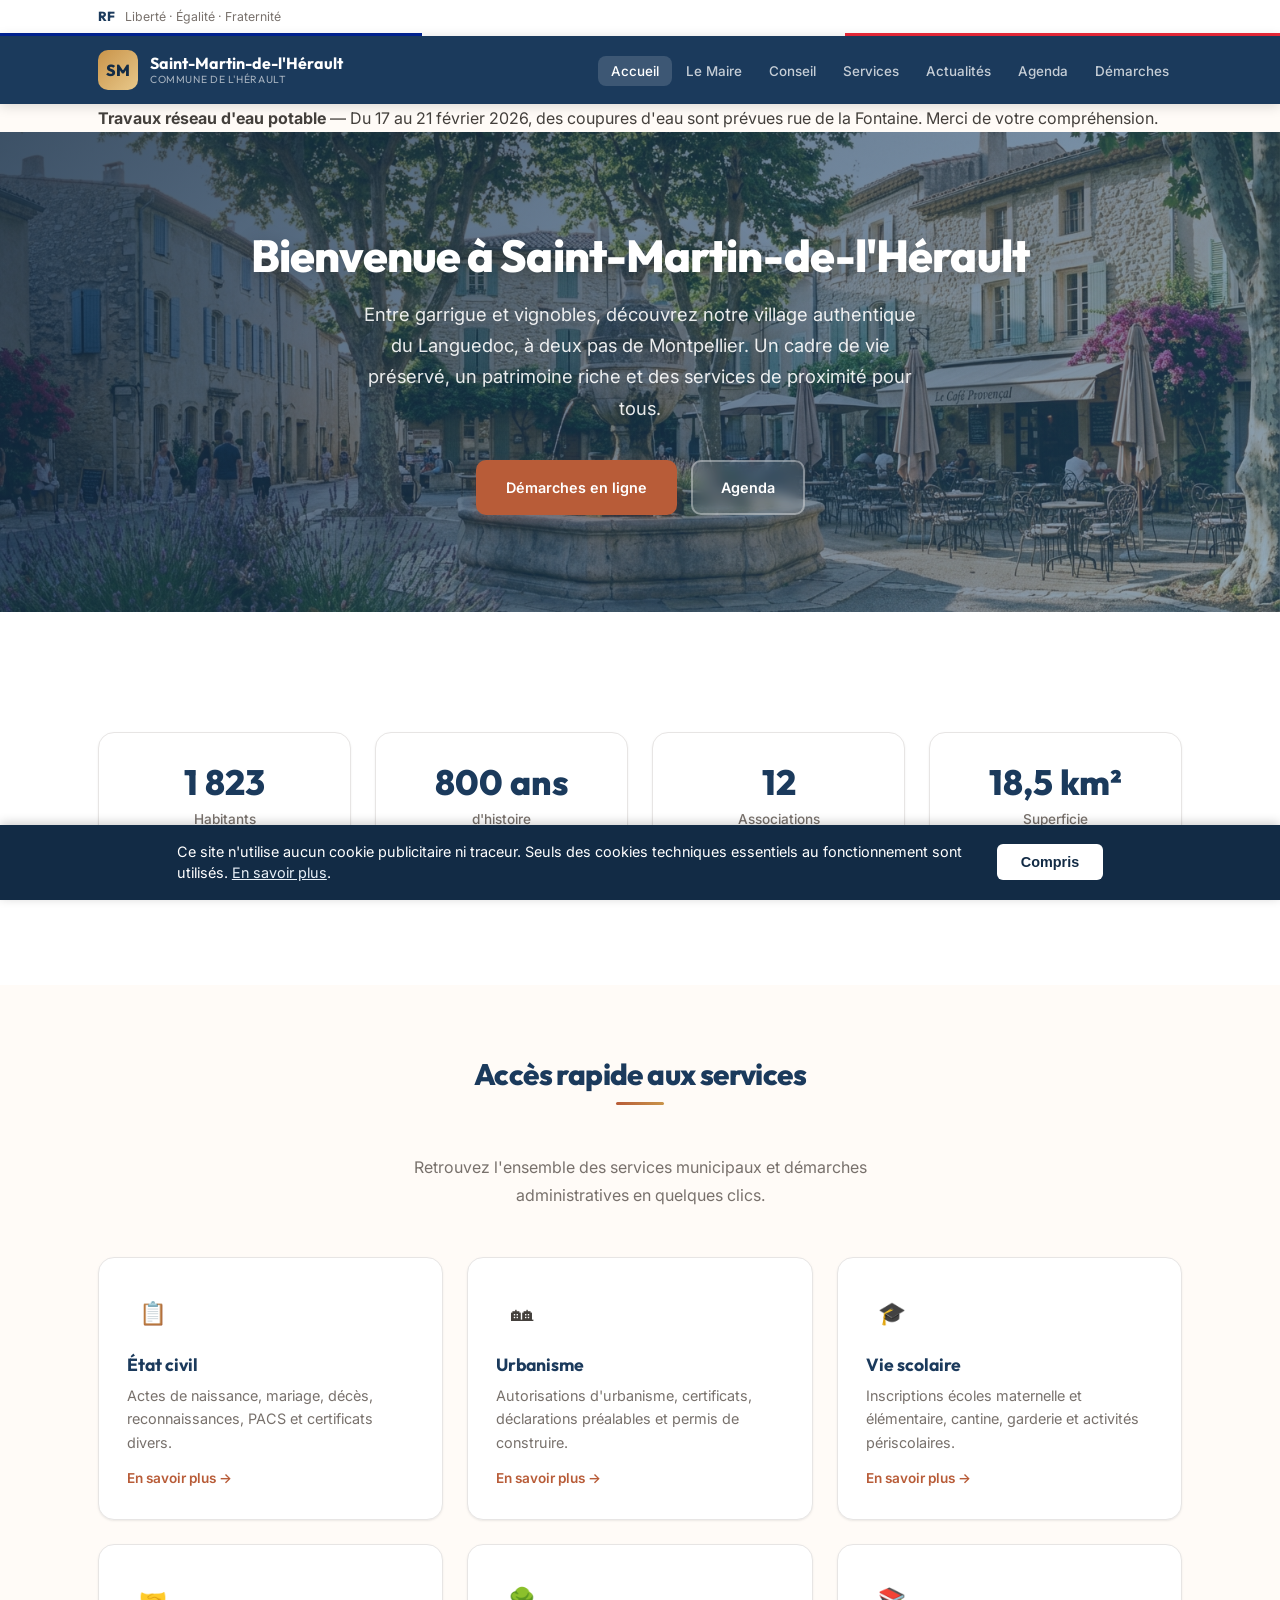
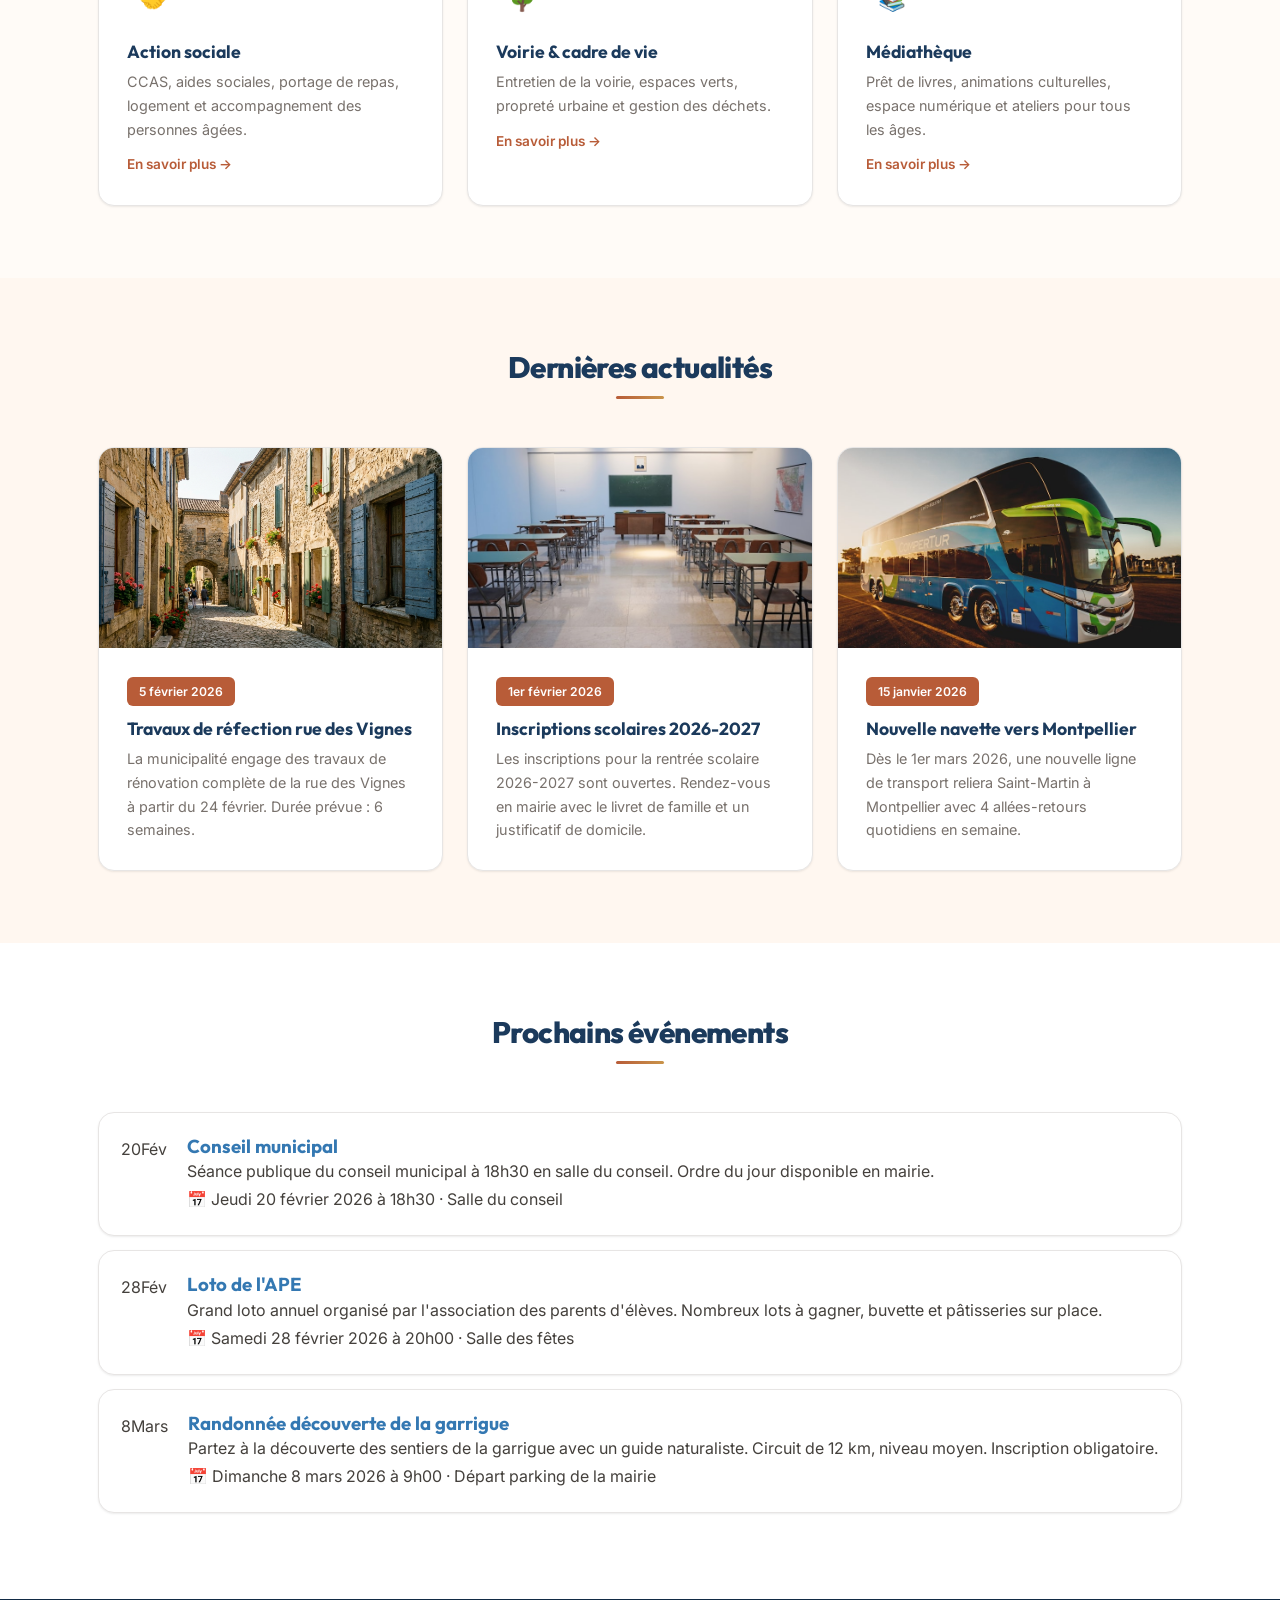
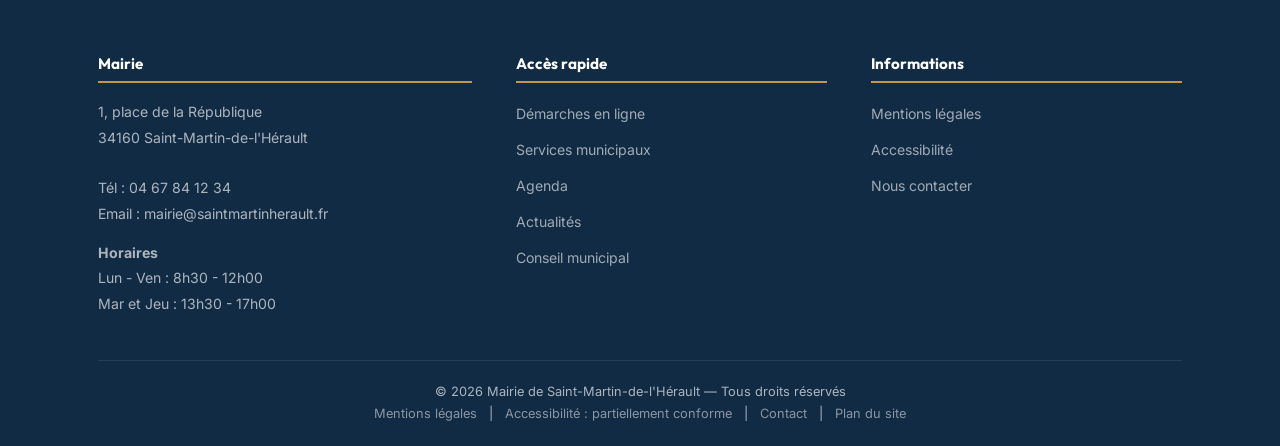
==== commit d5409084: "cookies: ajout bandeau cookies informatif" ====
--- a/index.html
+++ b/index.html
@@ -1 +1 @@
-<!DOCTYPE html><html lang="fr"><head><meta charset="UTF-8"><meta name="viewport" content="width=device-width, initial-scale=1.0"><title>Mairie de Saint-Martin-de-l'H&eacute;rault &mdash; Site officiel</title><link rel="stylesheet" href="styles.css"></head><body><a href="#contenu" class="skip-link">Aller au contenu principal</a><div class="bandeau-rf"><div class="container"><span class="rf-logo">RF</span> <span class="rf-devise">Libert&eacute; &middot; &Eacute;galit&eacute; &middot; Fraternit&eacute;</span></div></div><header class="site-header" role="banner"><div class="header-main"><div class="site-identity"><div class="blason">SM</div><h1>Saint-Martin-de-l'H&eacute;rault<small>Commune de l'H&eacute;rault</small></h1></div><button class="nav-toggle" aria-label="Menu" aria-expanded="false">&#9776;</button><nav class="nav-main" role="navigation" aria-label="Navigation principale"><ul><li><a href="index.html" aria-current="page">Accueil</a></li><li><a href="mot-du-maire.html">Le Maire</a></li><li><a href="conseil-municipal.html">Conseil</a></li><li><a href="services.html">Services</a></li><li><a href="actualites.html">Actualit&eacute;s</a></li><li><a href="agenda.html">Agenda</a></li><li><a href="demarches.html">D&eacute;marches</a></li></ul></nav></div></header><main id="contenu"><div class="alert"><div class="container"><strong>Travaux r&eacute;seau d'eau potable</strong> &mdash; Du 17 au 21 f&eacute;vrier 2026, des coupures d'eau sont pr&eacute;vues rue de la Fontaine. Merci de votre compr&eacute;hension.</div></div><section class="hero"><div class="hero-bg" style="background-image:url('./images/hero-village.jpg')"></div><div class="hero-content"><div class="container"><h2>Bienvenue &agrave; Saint-Martin-de-l'H&eacute;rault</h2><p>Entre garrigue et vignobles, d&eacute;couvrez notre village authentique du Languedoc, &agrave; deux pas de Montpellier. Un cadre de vie pr&eacute;serv&eacute;, un patrimoine riche et des services de proximit&eacute; pour tous.</p><div class="hero-buttons"><a href="demarches.html" class="btn btn-primary">D&eacute;marches en ligne</a><a href="agenda.html" class="btn btn-outline">Agenda</a></div></div></div></section><section class="section section-alt"><div class="container"><div class="stats-row"><div class="stat-item"><div class="stat-number">1 823</div><div class="stat-label">Habitants</div></div><div class="stat-item"><div class="stat-number">800 ans</div><div class="stat-label">d'histoire</div></div><div class="stat-item"><div class="stat-number">12</div><div class="stat-label">Associations</div></div><div class="stat-item"><div class="stat-number">18,5 km&sup2;</div><div class="stat-label">Superficie</div></div></div></div></section><section class="section"><div class="container"><h2 class="section-title">Acc&egrave;s rapide aux services</h2><hr class="section-divider"><p class="section-subtitle">Retrouvez l'ensemble des services municipaux et d&eacute;marches administratives en quelques clics.</p><div class="cards-grid"><div class="card"><div class="card-body"><div class="card-icon color-blue">&#128203;</div><h3>&Eacute;tat civil</h3><p>Actes de naissance, mariage, d&eacute;c&egrave;s, reconnaissances, PACS et certificats divers.</p><a href="services.html#etat-civil" class="card-link">En savoir plus &rarr;</a></div></div><div class="card"><div class="card-body"><div class="card-icon color-warm">&#127960;</div><h3>Urbanisme</h3><p>Autorisations d'urbanisme, certificats, d&eacute;clarations pr&eacute;alables et permis de construire.</p><a href="services.html#urbanisme" class="card-link">En savoir plus &rarr;</a></div></div><div class="card"><div class="card-body"><div class="card-icon color-ocre">&#127891;</div><h3>Vie scolaire</h3><p>Inscriptions &eacute;coles maternelle et &eacute;l&eacute;mentaire, cantine, garderie et activit&eacute;s p&eacute;riscolaires.</p><a href="services.html#scolaire" class="card-link">En savoir plus &rarr;</a></div></div><div class="card"><div class="card-body"><div class="card-icon color-olive">&#129309;</div><h3>Action sociale</h3><p>CCAS, aides sociales, portage de repas, logement et accompagnement des personnes &acirc;g&eacute;es.</p><a href="services.html#social" class="card-link">En savoir plus &rarr;</a></div></div><div class="card"><div class="card-body"><div class="card-icon color-blue">&#127795;</div><h3>Voirie &amp; cadre de vie</h3><p>Entretien de la voirie, espaces verts, propret&eacute; urbaine et gestion des d&eacute;chets.</p><a href="services.html#voirie" class="card-link">En savoir plus &rarr;</a></div></div><div class="card"><div class="card-body"><div class="card-icon color-warm">&#128218;</div><h3>M&eacute;diath&egrave;que</h3><p>Pr&ecirc;t de livres, animations culturelles, espace num&eacute;rique et ateliers pour tous les &acirc;ges.</p><a href="services.html#mediatheque" class="card-link">En savoir plus &rarr;</a></div></div></div></div></section><section class="section section-warm"><div class="container"><h2 class="section-title">Derni&egrave;res actualit&eacute;s</h2><hr class="section-divider"><div class="cards-grid"><div class="card actu-card"><div class="actu-img"><img src="./images/rue-village.jpg" alt="Travaux de voirie" loading="lazy"></div><div class="card-body"><span class="actu-date">5 f&eacute;vrier 2026</span><h3><a href="actualites.html#travaux-vignes">Travaux de r&eacute;fection rue des Vignes</a></h3><p>La municipalit&eacute; engage des travaux de r&eacute;novation compl&egrave;te de la rue des Vignes &agrave; partir du 24 f&eacute;vrier. Dur&eacute;e pr&eacute;vue&nbsp;: 6 semaines.</p></div></div><div class="card actu-card"><div class="actu-img"><img src="./images/ecole.jpg" alt="&Eacute;cole" loading="lazy"></div><div class="card-body"><span class="actu-date">1er f&eacute;vrier 2026</span><h3><a href="actualites.html#inscriptions-scolaires">Inscriptions scolaires 2026-2027</a></h3><p>Les inscriptions pour la rentr&eacute;e scolaire 2026-2027 sont ouvertes. Rendez-vous en mairie avec le livret de famille et un justificatif de domicile.</p></div></div><div class="card actu-card"><div class="actu-img"><img src="./images/navette.jpg" alt="Transport en commun" loading="lazy"></div><div class="card-body"><span class="actu-date">15 janvier 2026</span><h3><a href="actualites.html#navette-montpellier">Nouvelle navette vers Montpellier</a></h3><p>D&egrave;s le 1er mars 2026, une nouvelle ligne de transport reliera Saint-Martin &agrave; Montpellier avec 4 all&eacute;es-retours quotidiens en semaine.</p></div></div></div></div></section><section class="section section-alt"><div class="container"><h2 class="section-title">Prochains &eacute;v&eacute;nements</h2><hr class="section-divider"><div class="agenda-item"><div class="agenda-date"><span class="agenda-day">20</span><span class="agenda-month">F&eacute;v</span></div><div class="agenda-details"><h3><a href="agenda.html#conseil-20fev">Conseil municipal</a></h3><p>S&eacute;ance publique du conseil municipal &agrave; 18h30 en salle du conseil. Ordre du jour disponible en mairie.</p><p class="agenda-meta">&#128197; Jeudi 20 f&eacute;vrier 2026 &agrave; 18h30 &middot; Salle du conseil</p></div></div><div class="agenda-item"><div class="agenda-date"><span class="agenda-day">28</span><span class="agenda-month">F&eacute;v</span></div><div class="agenda-details"><h3><a href="agenda.html#loto-28fev">Loto de l'APE</a></h3><p>Grand loto annuel organis&eacute; par l'association des parents d'&eacute;l&egrave;ves. Nombreux lots &agrave; gagner, buvette et p&acirc;tisseries sur place.</p><p class="agenda-meta">&#128197; Samedi 28 f&eacute;vrier 2026 &agrave; 20h00 &middot; Salle des f&ecirc;tes</p></div></div><div class="agenda-item"><div class="agenda-date"><span class="agenda-day">8</span><span class="agenda-month">Mars</span></div><div class="agenda-details"><h3><a href="agenda.html#rando-8mars">Randonn&eacute;e d&eacute;couverte de la garrigue</a></h3><p>Partez &agrave; la d&eacute;couverte des sentiers de la garrigue avec un guide naturaliste. Circuit de 12 km, niveau moyen. Inscription obligatoire.</p><p class="agenda-meta">&#128197; Dimanche 8 mars 2026 &agrave; 9h00 &middot; D&eacute;part parking de la mairie</p></div></div></div></section></main><footer class="site-footer" role="contentinfo"><div class="container"><div class="footer-grid"><div class="footer-col"><h4>Mairie</h4><p>1, place de la R&eacute;publique<br>34160 Saint-Martin-de-l'H&eacute;rault<br><br>T&eacute;l&nbsp;: 04 67 84 12 34<br>Email&nbsp;: mairie@saintmartinherault.fr</p><p style="margin-top:14px"><strong>Horaires</strong><br>Lun - Ven&nbsp;: 8h30 - 12h00<br>Mar et Jeu&nbsp;: 13h30 - 17h00</p></div><div class="footer-col"><h4>Acc&egrave;s rapide</h4><ul><li><a href="demarches.html">D&eacute;marches en ligne</a></li><li><a href="services.html">Services municipaux</a></li><li><a href="agenda.html">Agenda</a></li><li><a href="actualites.html">Actualit&eacute;s</a></li><li><a href="conseil-municipal.html">Conseil municipal</a></li></ul></div><div class="footer-col"><h4>Informations</h4><ul><li><a href="mentions-legales.html">Mentions l&eacute;gales</a></li><li><a href="accessibilite.html">Accessibilit&eacute;</a></li><li><a href="demarches.html#contact">Nous contacter</a></li></ul></div></div><div class="footer-bottom"><p>&copy; 2026 Mairie de Saint-Martin-de-l'H&eacute;rault &mdash; Tous droits r&eacute;serv&eacute;s</p><p><a href="mentions-legales.html">Mentions l&eacute;gales</a> | <a href="accessibilite.html">Accessibilit&eacute;&nbsp;: partiellement conforme</a> | <a href="demarches.html#contact">Contact</a> | <a href="sitemap.html">Plan du site</a></p></div></div></footer><script src="main.js"></script></body></html>+<!DOCTYPE html><html lang="fr"><head><meta charset="UTF-8"><meta name="viewport" content="width=device-width, initial-scale=1.0"><title>Mairie de Saint-Martin-de-l'H&eacute;rault &mdash; Site officiel</title><link rel="stylesheet" href="styles.css"></head><body><a href="#contenu" class="skip-link">Aller au contenu principal</a><div class="bandeau-rf"><div class="container"><span class="rf-logo">RF</span> <span class="rf-devise">Libert&eacute; &middot; &Eacute;galit&eacute; &middot; Fraternit&eacute;</span></div></div><header class="site-header" role="banner"><div class="header-main"><div class="site-identity"><div class="blason">SM</div><h1>Saint-Martin-de-l'H&eacute;rault<small>Commune de l'H&eacute;rault</small></h1></div><button class="nav-toggle" aria-label="Menu" aria-expanded="false">&#9776;</button><nav class="nav-main" role="navigation" aria-label="Navigation principale"><ul><li><a href="index.html" aria-current="page">Accueil</a></li><li><a href="mot-du-maire.html">Le Maire</a></li><li><a href="conseil-municipal.html">Conseil</a></li><li><a href="services.html">Services</a></li><li><a href="actualites.html">Actualit&eacute;s</a></li><li><a href="agenda.html">Agenda</a></li><li><a href="demarches.html">D&eacute;marches</a></li></ul></nav></div></header><main id="contenu"><div class="alert"><div class="container"><strong>Travaux r&eacute;seau d'eau potable</strong> &mdash; Du 17 au 21 f&eacute;vrier 2026, des coupures d'eau sont pr&eacute;vues rue de la Fontaine. Merci de votre compr&eacute;hension.</div></div><section class="hero"><div class="hero-bg" style="background-image:url('./images/hero-village.jpg')"></div><div class="hero-content"><div class="container"><h2>Bienvenue &agrave; Saint-Martin-de-l'H&eacute;rault</h2><p>Entre garrigue et vignobles, d&eacute;couvrez notre village authentique du Languedoc, &agrave; deux pas de Montpellier. Un cadre de vie pr&eacute;serv&eacute;, un patrimoine riche et des services de proximit&eacute; pour tous.</p><div class="hero-buttons"><a href="demarches.html" class="btn btn-primary">D&eacute;marches en ligne</a><a href="agenda.html" class="btn btn-outline">Agenda</a></div></div></div></section><section class="section section-alt"><div class="container"><div class="stats-row"><div class="stat-item"><div class="stat-number">1 823</div><div class="stat-label">Habitants</div></div><div class="stat-item"><div class="stat-number">800 ans</div><div class="stat-label">d'histoire</div></div><div class="stat-item"><div class="stat-number">12</div><div class="stat-label">Associations</div></div><div class="stat-item"><div class="stat-number">18,5 km&sup2;</div><div class="stat-label">Superficie</div></div></div></div></section><section class="section"><div class="container"><h2 class="section-title">Acc&egrave;s rapide aux services</h2><hr class="section-divider"><p class="section-subtitle">Retrouvez l'ensemble des services municipaux et d&eacute;marches administratives en quelques clics.</p><div class="cards-grid"><div class="card"><div class="card-body"><div class="card-icon color-blue">&#128203;</div><h3>&Eacute;tat civil</h3><p>Actes de naissance, mariage, d&eacute;c&egrave;s, reconnaissances, PACS et certificats divers.</p><a href="services.html#etat-civil" class="card-link">En savoir plus &rarr;</a></div></div><div class="card"><div class="card-body"><div class="card-icon color-warm">&#127960;</div><h3>Urbanisme</h3><p>Autorisations d'urbanisme, certificats, d&eacute;clarations pr&eacute;alables et permis de construire.</p><a href="services.html#urbanisme" class="card-link">En savoir plus &rarr;</a></div></div><div class="card"><div class="card-body"><div class="card-icon color-ocre">&#127891;</div><h3>Vie scolaire</h3><p>Inscriptions &eacute;coles maternelle et &eacute;l&eacute;mentaire, cantine, garderie et activit&eacute;s p&eacute;riscolaires.</p><a href="services.html#scolaire" class="card-link">En savoir plus &rarr;</a></div></div><div class="card"><div class="card-body"><div class="card-icon color-olive">&#129309;</div><h3>Action sociale</h3><p>CCAS, aides sociales, portage de repas, logement et accompagnement des personnes &acirc;g&eacute;es.</p><a href="services.html#social" class="card-link">En savoir plus &rarr;</a></div></div><div class="card"><div class="card-body"><div class="card-icon color-blue">&#127795;</div><h3>Voirie &amp; cadre de vie</h3><p>Entretien de la voirie, espaces verts, propret&eacute; urbaine et gestion des d&eacute;chets.</p><a href="services.html#voirie" class="card-link">En savoir plus &rarr;</a></div></div><div class="card"><div class="card-body"><div class="card-icon color-warm">&#128218;</div><h3>M&eacute;diath&egrave;que</h3><p>Pr&ecirc;t de livres, animations culturelles, espace num&eacute;rique et ateliers pour tous les &acirc;ges.</p><a href="services.html#mediatheque" class="card-link">En savoir plus &rarr;</a></div></div></div></div></section><section class="section section-warm"><div class="container"><h2 class="section-title">Derni&egrave;res actualit&eacute;s</h2><hr class="section-divider"><div class="cards-grid"><div class="card actu-card"><div class="actu-img"><img src="./images/rue-village.jpg" alt="Travaux de voirie" loading="lazy"></div><div class="card-body"><span class="actu-date">5 f&eacute;vrier 2026</span><h3><a href="actualites.html#travaux-vignes">Travaux de r&eacute;fection rue des Vignes</a></h3><p>La municipalit&eacute; engage des travaux de r&eacute;novation compl&egrave;te de la rue des Vignes &agrave; partir du 24 f&eacute;vrier. Dur&eacute;e pr&eacute;vue&nbsp;: 6 semaines.</p></div></div><div class="card actu-card"><div class="actu-img"><img src="./images/ecole.jpg" alt="&Eacute;cole" loading="lazy"></div><div class="card-body"><span class="actu-date">1er f&eacute;vrier 2026</span><h3><a href="actualites.html#inscriptions-scolaires">Inscriptions scolaires 2026-2027</a></h3><p>Les inscriptions pour la rentr&eacute;e scolaire 2026-2027 sont ouvertes. Rendez-vous en mairie avec le livret de famille et un justificatif de domicile.</p></div></div><div class="card actu-card"><div class="actu-img"><img src="./images/navette.jpg" alt="Transport en commun" loading="lazy"></div><div class="card-body"><span class="actu-date">15 janvier 2026</span><h3><a href="actualites.html#navette-montpellier">Nouvelle navette vers Montpellier</a></h3><p>D&egrave;s le 1er mars 2026, une nouvelle ligne de transport reliera Saint-Martin &agrave; Montpellier avec 4 all&eacute;es-retours quotidiens en semaine.</p></div></div></div></div></section><section class="section section-alt"><div class="container"><h2 class="section-title">Prochains &eacute;v&eacute;nements</h2><hr class="section-divider"><div class="agenda-item"><div class="agenda-date"><span class="agenda-day">20</span><span class="agenda-month">F&eacute;v</span></div><div class="agenda-details"><h3><a href="agenda.html#conseil-20fev">Conseil municipal</a></h3><p>S&eacute;ance publique du conseil municipal &agrave; 18h30 en salle du conseil. Ordre du jour disponible en mairie.</p><p class="agenda-meta">&#128197; Jeudi 20 f&eacute;vrier 2026 &agrave; 18h30 &middot; Salle du conseil</p></div></div><div class="agenda-item"><div class="agenda-date"><span class="agenda-day">28</span><span class="agenda-month">F&eacute;v</span></div><div class="agenda-details"><h3><a href="agenda.html#loto-28fev">Loto de l'APE</a></h3><p>Grand loto annuel organis&eacute; par l'association des parents d'&eacute;l&egrave;ves. Nombreux lots &agrave; gagner, buvette et p&acirc;tisseries sur place.</p><p class="agenda-meta">&#128197; Samedi 28 f&eacute;vrier 2026 &agrave; 20h00 &middot; Salle des f&ecirc;tes</p></div></div><div class="agenda-item"><div class="agenda-date"><span class="agenda-day">8</span><span class="agenda-month">Mars</span></div><div class="agenda-details"><h3><a href="agenda.html#rando-8mars">Randonn&eacute;e d&eacute;couverte de la garrigue</a></h3><p>Partez &agrave; la d&eacute;couverte des sentiers de la garrigue avec un guide naturaliste. Circuit de 12 km, niveau moyen. Inscription obligatoire.</p><p class="agenda-meta">&#128197; Dimanche 8 mars 2026 &agrave; 9h00 &middot; D&eacute;part parking de la mairie</p></div></div></div></section></main><footer class="site-footer" role="contentinfo"><div class="container"><div class="footer-grid"><div class="footer-col"><h4>Mairie</h4><p>1, place de la R&eacute;publique<br>34160 Saint-Martin-de-l'H&eacute;rault<br><br>T&eacute;l&nbsp;: 04 67 84 12 34<br>Email&nbsp;: mairie@saintmartinherault.fr</p><p style="margin-top:14px"><strong>Horaires</strong><br>Lun - Ven&nbsp;: 8h30 - 12h00<br>Mar et Jeu&nbsp;: 13h30 - 17h00</p></div><div class="footer-col"><h4>Acc&egrave;s rapide</h4><ul><li><a href="demarches.html">D&eacute;marches en ligne</a></li><li><a href="services.html">Services municipaux</a></li><li><a href="agenda.html">Agenda</a></li><li><a href="actualites.html">Actualit&eacute;s</a></li><li><a href="conseil-municipal.html">Conseil municipal</a></li></ul></div><div class="footer-col"><h4>Informations</h4><ul><li><a href="mentions-legales.html">Mentions l&eacute;gales</a></li><li><a href="accessibilite.html">Accessibilit&eacute;</a></li><li><a href="demarches.html#contact">Nous contacter</a></li></ul></div></div><div class="footer-bottom"><p>&copy; 2026 Mairie de Saint-Martin-de-l'H&eacute;rault &mdash; Tous droits r&eacute;serv&eacute;s</p><p><a href="mentions-legales.html">Mentions l&eacute;gales</a> | <a href="accessibilite.html">Accessibilit&eacute;&nbsp;: partiellement conforme</a> | <a href="demarches.html#contact">Contact</a> | <a href="sitemap.html">Plan du site</a></p></div></div></footer><div id="cookie-banner" class="cookie-banner" role="region" aria-label="Information cookies" style="display:none"><p>Ce site n'utilise aucun cookie publicitaire ni traceur. Seuls des cookies techniques essentiels au fonctionnement sont utilis&eacute;s. <a href="mentions-legales.html" style="color:var(--bleu-soft);text-decoration:underline">En savoir plus</a>.</p><button class="cookie-btn" type="button">Compris</button></div><script src="main.js"></script></body></html>
--- a/styles.css
+++ b/styles.css
@@ -1,6 +1,6 @@
 /* ============================================
-   MAIRIE DE SAINT-MARTIN-DE-L'HÃÂRAULT
-   Design v3 Ã¢ÂÂ Chaleureux & MÃÂ©diterranÃÂ©en
+   MAIRIE DE SAINT-MARTIN-DE-L'HÃÂÃÂRAULT
+   Design v3 ÃÂ¢ÃÂÃÂ Chaleureux & MÃÂÃÂ©diterranÃÂÃÂ©en
    ============================================ */
 @import url('https://fonts.googleapis.com/css2?family=Inter:wght@400;500;600;700&family=Outfit:wght@600;700;800&display=swap');
 
@@ -61,7 +61,7 @@
 .skip-link{position:absolute;top:-100%;left:50%;transform:translateX(-50%);background:var(--bleu);color:#fff;padding:10px 24px;border-radius:0 0 var(--radius) var(--radius);z-index:10000;font-weight:600;font-size:.9rem}
 .skip-link:focus{top:0;text-decoration:none;color:#fff}
 
-/* === ACCESSIBILITÃ : focus clavier visible (RGAA) === */
+/* === ACCESSIBILITÃÂ : focus clavier visible (RGAA) === */
 *:focus-visible{outline:3px solid var(--bleu-accent);outline-offset:2px;border-radius:2px}
 *:focus:not(:focus-visible){outline:none}
 
@@ -133,7 +133,7 @@
 .card-link{display:inline-flex;align-items:center;gap:4px;font-size:.85rem;font-weight:600;color:var(--terre);margin-top:12px;transition:gap .25s var(--ease)}
 .card-link:hover{gap:8px;color:var(--bleu);text-decoration:none}
 
-/* === PAGE INTÃÂRIEURE === */
+/* === PAGE INTÃÂÃÂRIEURE === */
 .page-banner{position:relative;color:#fff;padding:0;min-height:220px;display:flex;align-items:center;overflow:hidden;text-align:center}
 .page-banner .banner-bg{position:absolute;inset:0;background-size:cover;background-position:center}
 .page-banner .banner-bg::after{content:'';position:absolute;inset:0;background:linear-gradient(135deg,rgba(18,43,69,.88),rgba(44,95,138,.75))}
@@ -161,7 +161,7 @@
 .maire-text{flex:1}
 .maire-text .signature{margin-top:24px;padding-top:16px;border-top:2px solid var(--gris-100);font-style:italic;color:var(--bleu);font-weight:600;font-size:1rem}
 
-/* === ÃÂLUS === */
+/* === ÃÂÃÂLUS === */
 .elus-grid{display:grid;grid-template-columns:repeat(auto-fill,minmax(190px,1fr));gap:20px}
 .elu-card{text-align:center;padding:24px 14px;background:var(--blanc);border-radius:var(--radius-lg);transition:all .3s var(--ease);border:1px solid var(--gris-200)}
 .elu-card:hover{transform:translateY(-3px);box-shadow:var(--shadow)}
@@ -183,7 +183,7 @@
 .service-item p{font-size:.88rem;color:var(--gris-500);margin-bottom:4px;line-height:1.6}
 .service-hours{font-size:.82rem;color:var(--terre);font-weight:600}
 
-/* === ACTUALITÃÂS === */
+/* === ACTUALITÃÂÃÂS === */
 .actu-card .actu-img{height:200px;overflow:hidden;position:relative}
 .actu-card .actu-img img{width:100%;height:100%;object-fit:cover;transition:transform .5s var(--ease)}
 .actu-card:hover .actu-img img{transform:scale(1.05)}
@@ -213,7 +213,7 @@
 .form-check{display:flex;align-items:flex-start;gap:10px;font-size:.85rem;color:var(--gris-600);line-height:1.5}
 .form-check input[type="checkbox"]{margin-top:3px;accent-color:var(--bleu-accent);width:16px;height:16px;flex-shrink:0}
 
-/* === SIDEBAR / DÃÂMARCHES === */
+/* === SIDEBAR / DÃÂÃÂMARCHES === */
 .page-with-sidebar{display:grid;grid-template-columns:1fr 320px;gap:36px;max-width:var(--max-w)}
 .sidebar .sidebar-block{background:var(--blanc);border-radius:var(--radius-lg);padding:24px;box-shadow:var(--shadow-sm);margin-bottom:20px;border:1px solid var(--gris-200)}
 .sidebar .sidebar-block h3{font-size:.95rem;margin-bottom:16px;padding-bottom:10px;border-bottom:2px solid var(--terre-soft);color:var(--bleu);font-weight:700}
@@ -309,3 +309,11 @@
   body{color:#000;background:#fff}
   .content-block,.card{box-shadow:none;border:1px solid #ccc}
 }
+
+/* === BANDEAU COOKIES INFORMATIF === */
+.cookie-banner{position:fixed;bottom:0;left:0;right:0;background:var(--bleu-dark);color:var(--blanc);padding:16px 24px;display:flex;align-items:center;justify-content:center;gap:20px;z-index:9999;font-size:.9rem;box-shadow:0 -2px 10px rgba(0,0,0,.2)}
+.cookie-banner p{margin:0;line-height:1.5;max-width:800px}
+.cookie-banner .cookie-btn{background:var(--blanc);color:var(--bleu-dark);border:none;padding:10px 24px;border-radius:6px;font-weight:600;cursor:pointer;white-space:nowrap;font-size:.9rem;transition:background .2s}
+.cookie-banner .cookie-btn:hover{background:var(--bleu-soft)}
+.cookie-banner .cookie-btn:focus-visible{outline:3px solid var(--blanc);outline-offset:2px}
+@media(max-width:768px){.cookie-banner{flex-direction:column;text-align:center;gap:12px;padding:14px 16px}}
